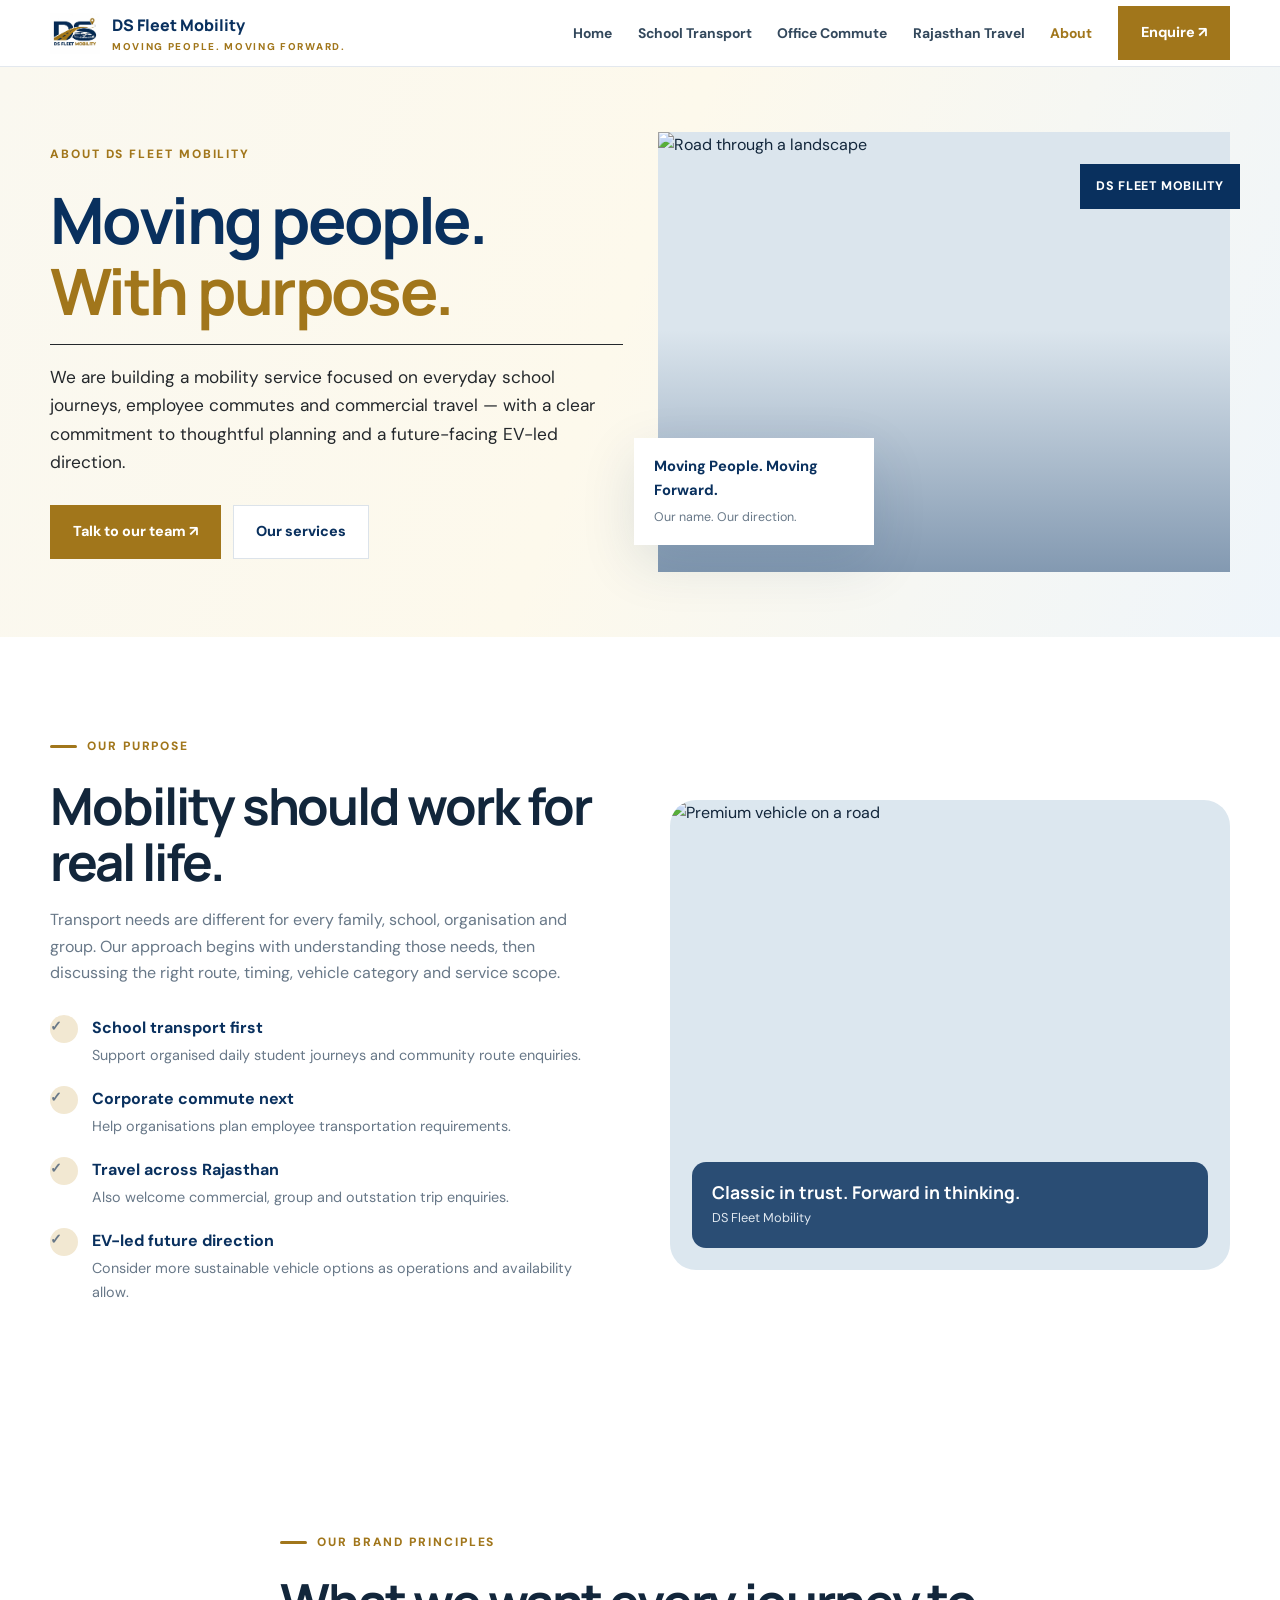
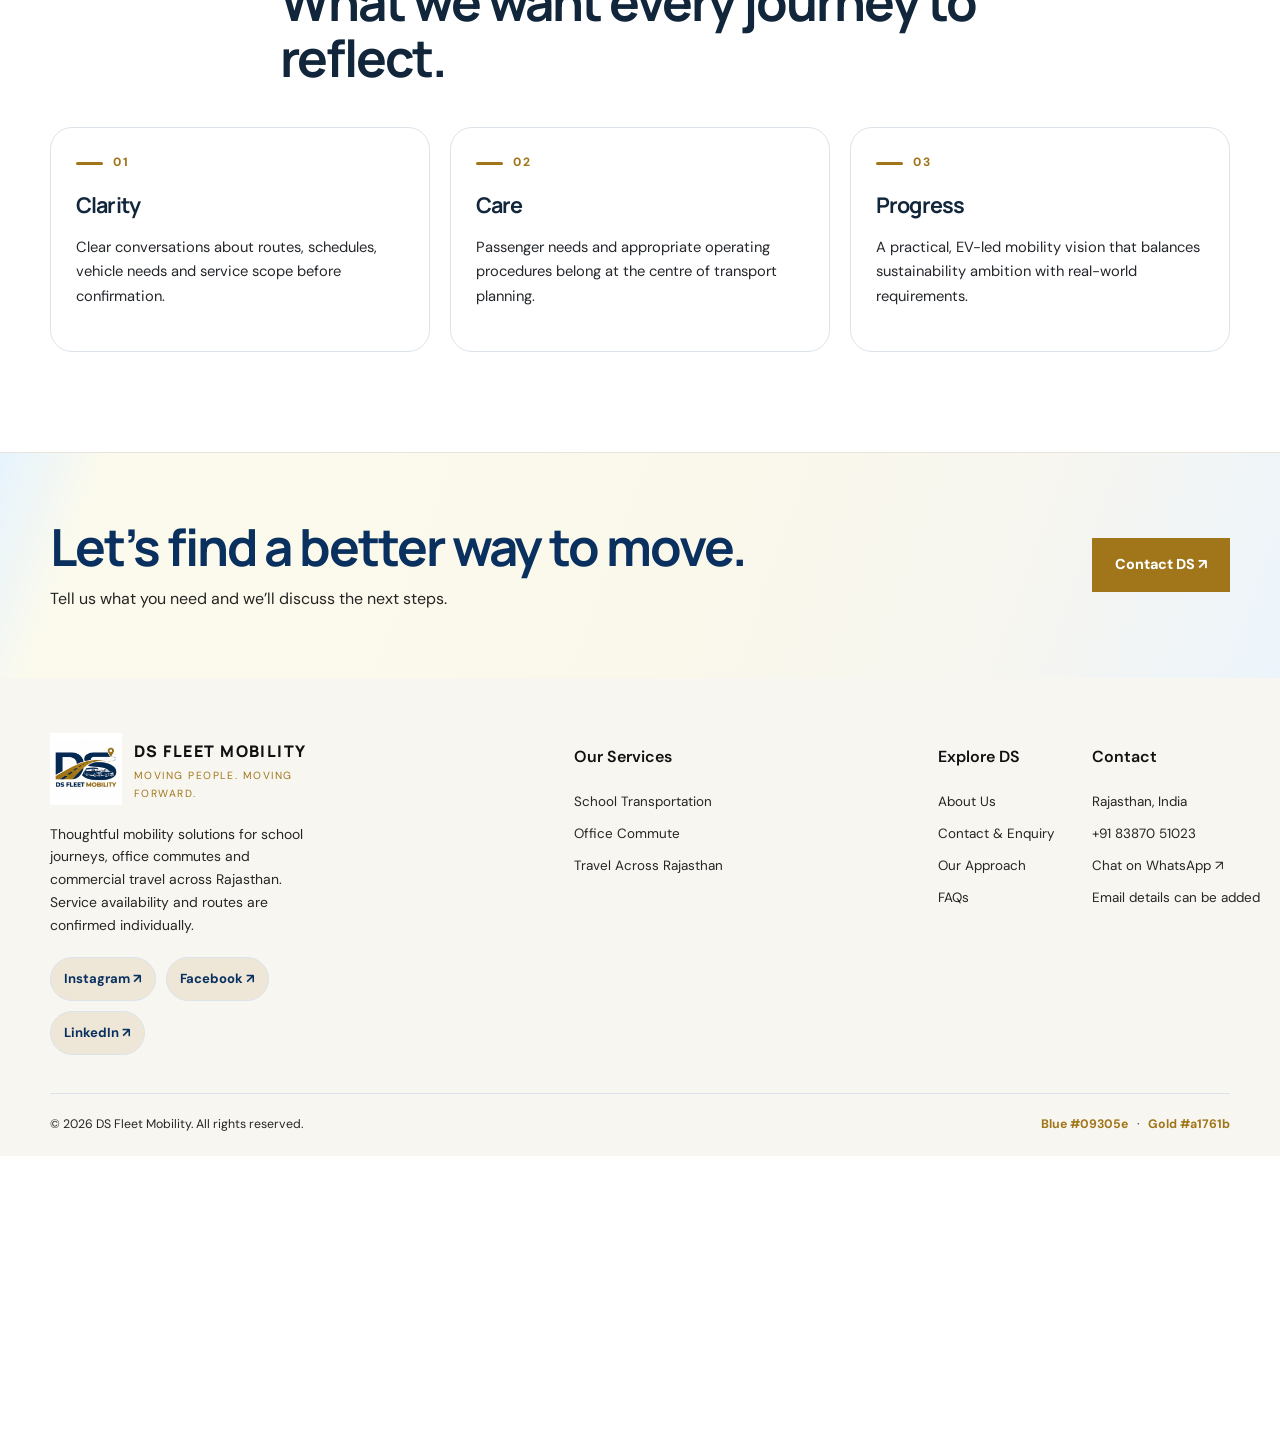
==== about.html @ e0e622d4 "Initial DS Fleet Mobility website" ====
<!doctype html><html lang="en"><head><meta charset="utf-8"><meta name="viewport" content="width=device-width,initial-scale=1"><meta name="theme-color" content="#09305e"><meta name="description" content="Learn about DS Fleet Mobility and its school, corporate and Rajasthan travel focus."><title>About Us | DS Fleet Mobility</title><link rel="stylesheet" href="styles.css"></head><body><div class="microbar"><div class="wrap"><span>DS FLEET MOBILITY <b>· MOVING PEOPLE. MOVING FORWARD.</b></span><span>Rajasthan, India &nbsp; | &nbsp; Enquiries: +91 83870 51023</span></div></div>
<header class="header"><div class="wrap nav"><a class="brand" href="index.html"><img src="assets/ds-fleet-mobility-logo.png" alt="DS Fleet Mobility official logo"><span><strong>DS Fleet Mobility</strong><small>Moving People. Moving Forward.</small></span></a><button class="menu" aria-label="Open navigation" aria-expanded="false">☰</button><nav class="navlinks" aria-label="Main navigation">
<a href="index.html">Home</a><a href="school-transport.html">School Transport</a><a href="office-commute.html">Office Commute</a><a href="rajasthan-travel.html">Rajasthan Travel</a><a class="active" href="about.html">About</a><a class="btn gold" href="contact.html">Enquire ↗</a></nav></div></header><main><section class="hero"><div class="wrap hero-grid"><div><div class="kicker">About DS Fleet Mobility</div><h1>Moving people.<br><em>With purpose.</em></h1><p>We are building a mobility service focused on everyday school journeys, employee commutes and commercial travel — with a clear commitment to thoughtful planning and a future-facing EV-led direction.</p><div class="actions"><a class="btn gold" href="contact.html">Talk to our team ↗</a><a class="btn outline-dark" href="index.html#services">Our services</a></div></div><div class="hero-art"><div class="hero-photo"><img src="https://images.unsplash.com/photo-1500530855697-b586d89ba3ee?auto=format&fit=crop&w=1400&q=85" alt="Road through a landscape"></div><div class="floating"><strong>Moving People. Moving Forward.</strong><span>Our name. Our direction.</span></div><div class="float-tag">DS FLEET MOBILITY</div></div></div></section>
<section class="section"><div class="wrap split"><div><div class="kicker">Our purpose</div><h2>Mobility should work for real life.</h2><p style="color:var(--muted)">Transport needs are different for every family, school, organisation and group. Our approach begins with understanding those needs, then discussing the right route, timing, vehicle category and service scope.</p><div class="featurelist"><div class="feature"><span class="check">✓</span><div><strong>School transport first</strong><span>Support organised daily student journeys and community route enquiries.</span></div></div><div class="feature"><span class="check">✓</span><div><strong>Corporate commute next</strong><span>Help organisations plan employee transportation requirements.</span></div></div><div class="feature"><span class="check">✓</span><div><strong>Travel across Rajasthan</strong><span>Also welcome commercial, group and outstation trip enquiries.</span></div></div><div class="feature"><span class="check">✓</span><div><strong>EV-led future direction</strong><span>Consider more sustainable vehicle options as operations and availability allow.</span></div></div></div></div><div class="photo"><img src="https://images.unsplash.com/photo-1492144534655-ae79c964c9d7?auto=format&fit=crop&w=1000&q=85" alt="Premium vehicle on a road"><div class="photo-caption"><strong>Classic in trust. Forward in thinking.</strong><span>DS Fleet Mobility</span></div></div></div></section>
<section class="section soft"><div class="wrap section-head"><div class="kicker">Our brand principles</div><h2>What we want every journey to reflect.</h2></div><div class="wrap cards"><article class="card"><div class="card-body"><div class="kicker">01</div><h3>Clarity</h3><p>Clear conversations about routes, schedules, vehicle needs and service scope before confirmation.</p></div></article><article class="card"><div class="card-body"><div class="kicker">02</div><h3>Care</h3><p>Passenger needs and appropriate operating procedures belong at the centre of transport planning.</p></div></article><article class="card"><div class="card-body"><div class="kicker">03</div><h3>Progress</h3><p>A practical, EV-led mobility vision that balances sustainability ambition with real-world requirements.</p></div></article></div></section>
<section class="band"><div class="wrap band-inner"><div><h2>Let’s find a better way to move.</h2><p>Tell us what you need and we’ll discuss the next steps.</p></div><a class="btn gold" href="contact.html">Contact DS ↗</a></div></section></main><footer><div class="wrap"><div class="footergrid"><div><a class="footerbrand" href="index.html"><img src="assets/ds-fleet-mobility-logo.png" alt="DS Fleet Mobility logo"><span><strong>DS Fleet Mobility</strong><span>Moving People. Moving Forward.</span></span></a><p class="footerabout">Thoughtful mobility solutions for school journeys, office commutes and commercial travel across Rajasthan. Service availability and routes are confirmed individually.</p><div class="socials"><a class="social" target="_blank" rel="noopener" href="https://www.instagram.com/ds_fleet_mobility/">Instagram ↗</a><a class="social" target="_blank" rel="noopener" href="https://www.facebook.com/DSFleetMobility/">Facebook ↗</a><a class="social" target="_blank" rel="noopener" href="https://www.linkedin.com/in/dsfleetmobility/">LinkedIn ↗</a></div></div><div class="footcol"><h4>Our Services</h4><a href="school-transport.html">School Transportation</a><a href="office-commute.html">Office Commute</a><a href="rajasthan-travel.html">Travel Across Rajasthan</a></div><div class="footcol"><h4>Explore DS</h4><a href="about.html">About Us</a><a href="contact.html">Contact & Enquiry</a><a href="index.html#approach">Our Approach</a><a href="index.html#faq">FAQs</a></div><div class="footcol"><h4>Contact</h4><p>Rajasthan, India</p><a href="tel:+918387051023">+91 83870 51023</a><a href="https://wa.me/918387051023" target="_blank" rel="noopener">Chat on WhatsApp ↗</a><a href="mailto:">Email details can be added</a></div></div><div class="footbottom"><span>© <span data-year></span> DS Fleet Mobility. All rights reserved.</span><span><b>Blue #09305e</b> &nbsp; · &nbsp; <b>Gold #a1761b</b></span></div></div></footer><button class="backtop" aria-label="Back to top">↑</button><script src="script.js"></script></body></html>
---- styles.css ----
@import url('https://fonts.googleapis.com/css2?family=DM+Sans:wght@400;500;600;700&family=Manrope:wght@400;500;600;700;800&display=swap');

:root {
    --blue: #09305e;
    --gold: #a1761b;
    --ink: #12263b;
    --muted: #687888;
    --paper: #fff;
    --cream: #f8f6f0;
    --pale: #eef3f8;
    --line: #dce3ea;
    --shadow: 0 18px 55px rgba(9,48,94,.12);
    --radius: 22px;
}

* {
    box-sizing: border-box;
}

html {
    scroll-behavior: smooth;
    scroll-padding-top: 90px;
}

body {
    margin: 0;
    color: var(--ink);
    font-family: 'DM Sans', sans-serif;
    line-height: 1.65;
    background: #fff;
}

h1, h2, h3, h4 {
    font-family: Manrope, sans-serif;
    letter-spacing: -.04em;
    line-height: 1.1;
    margin: 0 0 18px;
}

h1 {
    font-size: clamp(2.8rem, 6vw, 5.8rem);
}

h2 {
    font-size: clamp(2rem, 4vw, 3.6rem);
}

h3 {
    font-size: 1.35rem;
}

p {
    margin: 0 0 18px;
}

a {
    color: inherit;
    text-decoration: none;
}

img {
    max-width: 100%;
    display: block;
}

button, input, select, textarea {
    font: inherit;
}

.wrap {
    width: min(1180px, calc(100% - 44px));
    margin: auto;
}

.microbar {
    background: var(--blue);
    color: #fff;
    font-size: .78rem;
    letter-spacing: .04em;
}

.microbar .wrap {
    display: flex;
    justify-content: space-between;
    gap: 20px;
    padding: 8px 0;
}

.microbar b {
    color: #e7ca85;
}

.header {
    position: sticky;
    top: 0;
    z-index: 50;
    background: #ffffffff;
    backdrop-filter: blur(14px);
    border-bottom: 1px solid rgba(220,227,234,.8);
}

.nav {
    height: 86px;
    display: flex;
    align-items: center;
    justify-content: space-between;
    gap: 25px;
}

.brand {
    display: flex;
    align-items: center;
    gap: 12px;
    min-width: 225px;
}

.brand img {
    width: 66px;
    height: 66px;
    object-fit: contain;
}

.brand span {
    display: flex;
    flex-direction: column;
    line-height: 1.1;
}

.brand strong {
    font: 800 1rem Manrope;
    color: var(--blue);
}

.brand small {
    font-size: .62rem;
    font-weight: 800;
    letter-spacing: .17em;
    color: var(--gold);
    text-transform: uppercase;
    margin-top: 6px;
}

.navlinks {
    display: flex;
    align-items: center;
    gap: clamp(14px, 2vw, 27px);
    font-size: .87rem;
    font-weight: 700;
    color: #33485c;
}

.navlinks a:not(.btn):hover,
.navlinks a.active {
    color: var(--gold);
}

.btn {
    display: inline-flex;
    align-items: center;
    justify-content: center;
    gap: 10px;
    padding: 14px 22px;
    border-radius: 0;
    font-weight: 800;
    font-size: .9rem;
    border: 1px solid transparent;
    cursor: pointer;
    transition: .2s;
}

.btn:hover {
    transform: translateY(-2px);
}

.gold {
    background: var(--gold);
    color: white;
}

.gold:hover {
    background: #886315;
}

.blue {
    background: var(--blue);
    color: white;
}

.blue:hover {
    background: #12467f;
}

.outline {
    border-color: rgba(255,255,255,.65);
    color: white;
    background: transparent;
}

.outline-dark {
    border-color: var(--line);
    color: var(--blue);
    background: white;
}

.menu {
    display: none;
    background: #fff;
    border: 1px solid var(--line);
    border-radius: 12px;
    width: 44px;
    height: 44px;
    font-size: 1.4rem;
    color: var(--blue);
}

/* Hero section */

.hero {
    position: relative;
    overflow: hidden;
    background: linear-gradient(
        110deg,
        #f7f6f0 0%,
        #f8f7f3 48%,
        #e9eff4 100%
    );
    min-height: 570px;
    display: flex;
    align-items: center;
}

.hero-grid {
    display: grid;
    grid-template-columns: 1fr 1fr;
    align-items: center;
    gap: 35px;
    padding: 62px 0;
}

.kicker {
    display: flex;
    align-items: center;
    gap: 10px;
    color: var(--gold);
    font-size: .75rem;
    font-weight: 800;
    letter-spacing: .16em;
    text-transform: uppercase;
    margin-bottom: 20px;
}

.kicker:before {
    content: '';
    width: 27px;
    height: 3px;
    background: var(--gold);
    border-radius: 5px;
}

.hero h1 {
    color: var(--blue);
    max-width: 700px;
}

.hero h1 em {
    font-style: normal;
    color: var(--gold);
}

.hero p {
    max-width: 570px;
    color: #5f6e7d;
    font-size: 1.08rem;
}

.actions {
    display: flex;
    flex-wrap: wrap;
    gap: 12px;
    margin-top: 28px;
}

.hero-art {
    position: relative;
    min-height: 430px;
    display: flex;
    align-items: center;
    justify-content: center;
}

.hero-photo {
    width: 100%;
    height: 440px;
 border-radius: 0 !important;
    overflow: hidden;
    background: #dbe5ed;
    position: relative;
}

.hero-photo img {
    width: 100%;
    height: 100%;
    object-fit: cover;
}

.hero-photo:after {
    content: '';
    position: absolute;
    inset: 0;
    background: linear-gradient(
        0deg,
        rgba(9,48,94,.42),
        transparent 55%
    );
}

.floating {
    position: absolute;
    z-index: 2;
    bottom: 27px;
    left: -24px;
    background: #fff;
    padding: 16px 20px;
    border-radius: 15px;
    box-shadow: var(--shadow);
    max-width: 240px;
}

.floating strong {
    display: block;
    color: var(--blue);
    font-size: .92rem;
}

.floating span {
    color: var(--muted);
    font-size: .78rem;
}

.float-tag {
    position: absolute;
    right: -10px;
    top: 32px;
    background: var(--blue);
    color: white;
    padding: 12px 16px;
    border-radius: 13px;
    font-size: .78rem;
    font-weight: 800;
    letter-spacing: .05em;
}

.section {
    padding: 100px 0;
}

.soft {
    background: #ffffff;
}

.navy {
    background: var(--blue);
    color: #fff;
}

.section-head {
    max-width: 720px;
    margin-bottom: 42px;
}

.section-head p {
    font-size: 1.03rem;
    color: #24282c;
    max-width: 630px;
}

.navy .section-head p {
    color: #d3deea;
}

.cards {
    display: grid;
    grid-template-columns: repeat(3, 1fr);
    gap: 20px;
}

.card {
    border: 1px solid var(--line);
    border-radius: var(--radius);
    overflow: hidden;
    background: #fff;
    transition: .25s;
}

.card:hover {
    transform: translateY(-5px);
    box-shadow: var(--shadow);
}

.card-image {
    height: 225px;
    position: relative;
    overflow: hidden;
    background: var(--pale);
}

.card-image img {
    height: 100%;
    width: 100%;
    object-fit: cover;
    transition: transform .4s;
}

.card:hover .card-image img {
    transform: scale(1.04);
}

.num {
    position: absolute;
    top: 16px;
    left: 16px;
    background: var(--gold);
    color: #fff;
    padding: 7px 10px;
    border-radius: 8px;
    font-size: .73rem;
    font-weight: 800;
}

.card-body {
    padding: 25px;
}

.card-body p {
    color: #24282c;
    font-size: .92rem;
}

.link {
    display: inline-flex;
    gap: 8px;
    align-items: center;
    color: var(--gold);
    font-weight: 800;
    font-size: .88rem;
}

.link:hover {
    gap: 13px;
}

.pillrow {
    display: flex;
    flex-wrap: wrap;
    gap: 7px;
    margin: 16px 0 22px;
}

.pill {
    border-radius: 99px;
    background: #f0f3f6;
    color: #506476;
    padding: 6px 10px;
    font-size: .72rem;
    font-weight: 700;
}

.split {
    display: grid;
    grid-template-columns: 1fr 1fr;
    align-items: center;
    gap: 60px;
}

.photo {
    height: 470px;
    border-radius: 26px;
    overflow: hidden;
    background: #dce7ef;
    position: relative;
}

.photo img {
    width: 100%;
    height: 100%;
    object-fit: cover;
}

.photo-caption {
    position: absolute;
    bottom: 22px;
    left: 22px;
    right: 22px;
    color: white;
    background: rgba(9,48,94,.84);
    padding: 18px 20px;
    border-radius: 14px;
}

.photo-caption strong {
    display: block;
    font: 700 1.1rem Manrope;
}

.photo-caption span {
    font-size: .8rem;
    color: #e0e8f0;
}

.featurelist {
    display: grid;
    gap: 18px;
    margin: 28px 0;
}

.feature {
    display: flex;
    gap: 14px;
}

.check {
    flex: 0 0 28px;
    width: 28px;
    height: 28px;
    display: grid;
    place-items: center;
    border-radius: 50%;
    background: #f2e8d2;
    color: var(--gold);
    font-weight: 900;
}

.feature strong {
    display: block;
    color: var(--blue);
    margin-bottom: 3px;
}

.feature span {
    display: block;
    color: var(--muted);
    font-size: .9rem;
}

.band {
    padding: 70px 0;
    background: var(--blue);
    color: white;
}

.band-inner {
    display: flex;
    justify-content: space-between;
    align-items: center;
    gap: 30px;
}

.band h2 {
    max-width: 760px;
    margin-bottom: 12px;
}

.band p {
    color: #d5e0eb;
    margin: 0;
}

.steps {
    display: grid;
    grid-template-columns: repeat(4, 1fr);
    gap: 16px;
}

.step {
    padding: 24px;
    border: 1px solid var(--line);
    border-radius: 0;
    background: #fff;
}

.stepnum {
    width: 42px;
    height: 42px;
    display: grid;
    place-items: center;
    border-radius: 0;
    background: #f1e7d0;
    color: var(--gold);
    font-weight: 900;
    margin-bottom: 20px;
}

.step p {
    color: var(--muted);
    font-size: .88rem;
    margin: 0;
}

/* Contact */

.contact-grid {
    display: grid;
    grid-template-columns: .8fr 1.2fr;
    gap: 55px;
    align-items: start;
}

.contact-copy p {
    color: var(--muted);
}

.contact-links {
    display: grid;
    gap: 14px;
    margin-top: 28px;
}

.contact-line {
    display: flex;
    gap: 12px;
    align-items: center;
}

.contact-icon {
    width: 42px;
    height: 42px;
    border-radius: 12px;
    background: #f2e8d2;
    color: var(--gold);
    display: grid;
    place-items: center;
    font-size: 1.1rem;
}

.contact-line strong {
    display: block;
    color: var(--blue);
    font-size: .9rem;
}

.contact-line span {
    font-size: .84rem;
    color: var(--muted);
}

.form {
    padding: 32px;
    border: 1px solid var(--line);
    border-radius: 23px;
    box-shadow: 0 12px 34px rgba(9,48,94,.06);
    background: #fff;
}

.formgrid {
    display: grid;
    grid-template-columns: 1fr 1fr;
    gap: 16px;
}

.field {
    display: flex;
    flex-direction: column;
    gap: 7px;
}

.field.full {
    grid-column: 1 / -1;
}

.field label {
    font-size: .81rem;
    font-weight: 800;
    color: #405468;
}

.field input,
.field select,
.field textarea {
    width: 100%;
    border: 1px solid #d8e0e7;
    border-radius: 10px;
    padding: 13px;
    background: #fbfcfd;
    color: var(--ink);
    outline: none;
}

.field input:focus,
.field select:focus,
.field textarea:focus {
    border-color: var(--gold);
    box-shadow: 0 0 0 3px rgba(161,118,27,.12);
}

.field textarea {
    min-height: 115px;
    resize: vertical;
}

.notice {
    font-size: .76rem;
    color: var(--muted);
    margin-top: 12px;
}

/* FAQ */

.faq {
    max-width: 850px;
}

.faqitem {
    border-bottom: 1px solid var(--line);
}

.question {
    width: 100%;
    display: flex;
    justify-content: space-between;
    gap: 20px;
    text-align: left;
    padding: 22px 0;
    border: 0;
    background: transparent;
    font-weight: 800;
    color: var(--blue);
    cursor: pointer;
}

.answer {
    display: none;
    color: #4f5c69;
    padding: 0 25px 20px 0;
    font-size: .93rem;
}

.faqitem.open .answer {
    display: block;
}

.faqitem.open .plus {
    transform: rotate(45deg);
}

.plus {
    color: var(--gold);
    font-size: 1.4rem;
    transition: .2s;
}

/* Social links */

.socials {
    display: flex;
    gap: 10px;
    flex-wrap: wrap;
    margin-top: 20px;
}

.social {
    display: inline-flex;
    align-items: center;
    gap: 8px;
    padding: 10px 13px;
    border: 1px solid rgba(255,255,255,.23);
    border-radius: 999px;
    color: #fff;
    font-size: .82rem;
    font-weight: 700;
}

.social:hover {
    background: rgba(255,255,255,.1);
}

/* Footer */

footer {
    background: #f8f6f0;
    color: #09305e;
    padding: 55px 0 22px;
}

.footergrid {
    display: grid;
    grid-template-columns: 1.3fr .8fr .8fr 1fr;
    gap: 35px;
    padding-bottom: 38px;
}

.footerbrand {
    display: flex;
    align-items: center;
    gap: 12px;
}

.footerbrand img {
    width: 72px;
    height: 72px;
    object-fit: contain;
    background: white;
    border-radius: 0;
}

.footerbrand strong {
    display: block;
    font: 800 1rem Manrope;
}

.footerbrand span {
    display: block;
    color: #d2b56c;
    font-size: .65rem;
    letter-spacing: .14em;
    text-transform: uppercase;
    margin-top: 5px;
}

.footerabout {
    max-width: 300px;
    color: #afc1d3;
    font-size: .87rem;
    margin-top: 18px;
}

.footcol h4 {
    font-size: .9rem;
    letter-spacing: 0;
    margin-bottom: 16px;
}

.footcol a,
.footcol p {
    display: block;
    color: #afc1d3;
    font-size: .84rem;
    margin-bottom: 10px;
}

.footcol a:hover {
    color: #e0c47b;
}

.footbottom {
    border-top: 1px solid rgba(255,255,255,.13);
    padding-top: 20px;
    display: flex;
    justify-content: space-between;
    gap: 18px;
    color: #92a8bc;
    font-size: .77rem;
}

.footbottom b {
    color: #e0c47b;
}

.backtop {
    position: fixed;
    bottom: 20px;
    right: 20px;
    width: 44px;
    height: 44px;
    border: 0;
    border-radius: 50%;
    background: var(--gold);
    color: #fff;
    font-weight: 900;
    font-size: 1.2rem;
    cursor: pointer;
    box-shadow: var(--shadow);
    opacity: 0;
    pointer-events: none;
}

.backtop.show {
    opacity: 1;
    pointer-events: auto;
}

/* Tablet */

@media (max-width: 980px) {
    .navlinks {
        gap: 13px;
    }

    .navlinks a {
        font-size: .8rem;
    }

    .brand {
        min-width: 195px;
    }

    .hero-grid {
        gap: 22px;
    }

    .cards {
        gap: 14px;
    }

    .footergrid {
        grid-template-columns: 1fr 1fr;
    }

    .split {
        gap: 35px;
    }
}

/* Mobile */

@media (max-width: 760px) {
    .wrap {
        width: calc(100% - 32px);
    }

    .microbar .wrap {
        justify-content: center;
        text-align: center;
    }

    .microbar .wrap span:last-child {
        display: none;
    }

    .nav {
        height: 76px;
    }

    .brand {
        min-width: 0;
    }

    .brand img {
        width: 54px;
        height: 54px;
    }

    .brand strong {
        font-size: .88rem;
    }

    .brand small {
        font-size: .55rem;
    }

    .menu {
        display: block;
    }

    .navlinks {
        display: none;
        position: absolute;
        top: 75px;
        left: 0;
        right: 0;
        background: #fff;
        padding: 16px 24px 24px;
        box-shadow: 0 18px 25px #09305e18;
        flex-direction: column;
        align-items: stretch;
        gap: 0;
    }

    .navlinks.open {
        display: flex;
    }

    .navlinks a:not(.btn) {
        padding: 13px 0;
        border-bottom: 1px solid #edf0f3;
        font-size: .94rem;
    }

    .navlinks .btn {
        margin-top: 14px;
    }

    .hero {
        min-height: 0;
    }

    .hero-grid {
        grid-template-columns: 1fr;
        padding: 48px 0 25px;
    }

    .hero-art {
        min-height: 310px;
        margin: 0 8px;
    }

    .hero-photo {
        height: 320px;
    }

    .floating {
        left: -8px;
        bottom: 14px;
    }

    .float-tag {
        right: -7px;
        top: 15px;
    }

    .section {
        padding: 70px 0;
    }

    .cards {
        grid-template-columns: 1fr;
    }

    .card-image {
        height: 230px;
    }

    .split,
    .contact-grid {
        grid-template-columns: 1fr;
        gap: 30px;
    }

    .photo {
        height: 320px;
    }

    .band-inner {
        align-items: flex-start;
        flex-direction: column;
    }

    .steps {
        grid-template-columns: 1fr 1fr;
    }

    .form {
        padding: 23px;
    }

    .footergrid {
        grid-template-columns: 1fr 1fr;
        gap: 28px 18px;
    }

    .footergrid > div:first-child {
        grid-column: 1 / -1;
    }

    .footbottom {
        flex-direction: column;
    }

    .section-head {
        margin-bottom: 30px;
    }
}

/* Small mobile */

@media (max-width: 430px) {
    h1 {
        font-size: 2.65rem;
    }

    .actions .btn {
        width: 100%;
    }

    .steps,
    .formgrid,
    .footergrid {
        grid-template-columns: 1fr;
    }

    .field.full,
    .footergrid > div:first-child {
        grid-column: auto;
    }

    .photo {
        height: 270px;
    }

    .form {
        padding: 18px;
    }
}
/* Compact white navigation header */
.microbar {
    display: none !important;
}

.nav {
    height: 66px;
}

.brand img {
    width: 50px;
    height: 50px;
    object-fit: contain;
}

/* Entire service card is clickable */
.card-link {
    display: block;
    color: inherit;
    text-decoration: none;
    cursor: pointer;
}

.card-link .card-body {
    height: calc(100% - 225px);
}

.card-link:hover {
    transform: translateY(-5px);
    box-shadow: 0 18px 40px rgba(9, 48, 94, 0.12);
}

.card-link .link {
    margin-top: 2px;
}

/* Remove primary-service label from school card */
.card-link:first-child .num {
    display: none;
}

/* Keep existing brand colours */
:root {
    --blue: #09305e;
    --gold: #a1761b;
}

/* Mobile header */
@media (max-width: 760px) {
    .nav {
        height: 62px;
    }

    .brand img {
        width: 44px;
        height: 44px;
    }

    .navlinks {
        top: 61px;
    }
}
/* Beige footer colour test */
footer {
    background: #f8f6f0;
    color: #09305e;
}

footer .footerbrand strong,
footer .footcol h4 {
    color: #09305e;
}

footer .footerabout,
footer .footcol a,
footer .footcol p {
    color: #536579;
}

footer .footbottom {
    border-top-color: #dce3ea;
    color: #536579;
}

footer .footbottom b {
    color: #a1761b;
}

footer .social {
    color: #09305e;
    border-color: #dce3ea;
}

footer .social:hover {
    background: #eee7d8;
}

/* FAQ section background */
#faq {
    background: #ffffff;
}
/* ===== FOOTER TEXT: DARK AND CLEAR ===== */

footer {
    background: #f8f6f0;
    color: #111111;
}

footer .footerbrand strong,
footer .footcol h4 {
    color: #111111;
}

footer .footerbrand > span > span {
    color: #a1761b;
}

footer .footerabout,
footer .footcol a,
footer .footcol p {
    color: #252525;
}

footer .footbottom {
    color: #252525;
    border-top-color: #dce3ea;
}

footer .footbottom b {
    color: #a1761b;
}


/* ===== SOCIAL BUTTONS: HOVER STYLE BECOMES DEFAULT ===== */

footer .social {
    background: #eee7d8;
    color: #09305e;
    border-color: #dce3ea;
    transition: all 0.25s ease;
}

/* Mouse hover: alternate appearance */

footer .social:hover {
    background: #09305e;
    color: #ffffff;
    border-color: #09305e;
    transform: translateY(-2px);
}


/* ===== FOOTER LINKS ===== */

footer .footcol a:hover {
    color: #a1761b;
}


/* =========================================
   DS FLEET MOBILITY — FINAL LOGO TYPOGRAPHY
   Font: Montserrat ExtraBold / Medium
   ========================================= */

.brand .brand-text,
.footerbrand .brand-text {
    display: flex;
    flex-direction: column;
    align-items: stretch;
    gap: 8px;
    width: max-content;
    max-width: 100%;
    min-width: 0;
}

/* DS FLEET MOBILITY — one line */

.brand .brand-text .brand-name,
.footerbrand .brand-text .brand-name {
    display: flex;
    flex-direction: row;
    align-items: baseline;
    justify-content: flex-start;
    flex-wrap: nowrap;
    gap: 12px;
    width: max-content;
    max-width: none;
    margin: 0;

    font-family: 'Montserrat', sans-serif;
    font-size: 2.15rem;
    font-weight: 800;
    line-height: 1.05;
    letter-spacing: -1px;
    text-transform: uppercase;
    white-space: nowrap;
}

/* Prevent old span rules from splitting the name */

.brand .brand-text .brand-name > span,
.footerbrand .brand-text .brand-name > span {
    display: inline-block;
    flex: 0 0 auto;
    margin: 0;
    padding: 0;
    font-family: 'Montserrat', sans-serif;
    font-size: inherit;
    font-weight: 800;
    line-height: inherit;
    letter-spacing: inherit;
    text-transform: uppercase;
}

/* Official brand colours */

.brand .name-blue,
.footerbrand .name-blue {
    color: #09305e !important;
}

.brand .name-gold,
.footerbrand .name-gold {
    color: #a1761b !important;
}

/* MOVING YOU FORWARD — same reference layout */

.brand .brand-text .brand-tagline,
.footerbrand .brand-text .brand-tagline {
    display: flex;
    flex-direction: row;
    align-items: center;
    justify-content: space-between;
    gap: 14px;

    width: 100%;
    max-width: none;
    margin: 0;
    padding: 0;

    font-family: 'Montserrat', sans-serif;
    font-size: 0.88rem;
    font-weight: 500;
    line-height: 1.4;
    letter-spacing: 5px;
    color: #09305e !important;
    text-transform: uppercase;
    white-space: nowrap;
}

/* Thin blue lines */

.brand .brand-tagline > span,
.footerbrand .brand-tagline > span {
    display: block;
    flex: 1 1 auto;
    width: auto;
    min-width: 18px;
    max-width: 85px;
    height: 2px;
    margin: 0;
    padding: 0;
    background: #09305e;
}

/* Footer: same name and tagline styling as header */

.footerbrand .brand-text .brand-name {
    font-size: 2.15rem;
}

.footerbrand .brand-text .brand-tagline {
    font-size: 0.88rem;
    letter-spacing: 5px;
}

/* Mobile and small screens */

@media (max-width: 760px) {
    .brand .brand-text,
    .footerbrand .brand-text {
        gap: 7px;
    }

    .brand .brand-text .brand-name,
    .footerbrand .brand-text .brand-name {
        font-size: 1.3rem;
        gap: 6px;
        letter-spacing: -0.5px;
    }

    .brand .brand-text .brand-tagline,
    .footerbrand .brand-text .brand-tagline {
        gap: 7px;
        font-size: 0.56rem;
        letter-spacing: 2px;
    }

    .brand .brand-tagline > span,
    .footerbrand .brand-tagline > span {
        min-width: 10px;
        max-width: 35px;
        height: 1.5px;
    }
}

/* Extra-small phones */

@media (max-width: 380px) {
    .brand .brand-text .brand-name,
    .footerbrand .brand-text .brand-name {
        font-size: 1.05rem;
        gap: 4px;
        letter-spacing: -0.5px;
    }

    .brand .brand-text .brand-tagline,
    .footerbrand .brand-text .brand-tagline {
        font-size: 0.45rem;
        letter-spacing: 1.2px;
        gap: 5px;
    }
}

/* ===== Compact DS Fleet Mobility Branding ===== */

/* Desktop: brand name */
.brand .brand-text .brand-name,
.footerbrand .brand-text .brand-name {
    font-size: 1.1rem;
    gap: 4px;
    letter-spacing: 1px;
}

/* Tagline */
.brand .brand-text .brand-tagline,
.footerbrand .brand-text .brand-tagline {
    font-size: 0.65rem;
    letter-spacing: 2px;
    gap: 1px;
}

/* Tagline side lines */
.brand .brand-tagline > span,
.footerbrand .brand-tagline > span {
    max-width: 10px;
    height: 1px;
}

/* Mobile */
@media (max-width: 380px) {

    .brand .brand-text .brand-name {
        font-size: 0.88rem;
        gap: 4px;
        letter-spacing: -0.4px;
    }

    .brand .brand-text .brand-tagline {
        font-size: 0.37rem;
        letter-spacing: 0.8px;
        gap: 4px;
    }

    .brand .brand-tagline > span {
        max-width: 20px;
    }
}

/* Extra-small phones */
@media (max-width: 380px) {
    .brand .brand-text .brand-name,
    .footerbrand .brand-text .brand-name {
        font-size: 0.92rem;
        gap: 4px;
        letter-spacing: -0.4px;
    }

    .brand .brand-text .brand-tagline,
    .footerbrand .brand-text .brand-tagline {
        font-size: 0.40rem;
        letter-spacing: 1px;
        gap: 5px;
    }

    .brand .brand-tagline > span,
    .footerbrand .brand-tagline > span {
        max-width: 20px;
    }
}

/* ===== Compact Enquiry Button ===== */

.navlinks .enquiry-btn {
    padding: 10px 20px;
    font-size: 0.9rem;
    min-height: auto;
    border-radius: 0;
    margin-left: 10px;
    flex-shrink: 0;
}

/* Mobile navigation */
@media (max-width: 760px) {
    .navlinks .enquiry-btn {
        padding: 8px 16px;
        font-size: 0.82rem;
 margin: 8px 20px 0 0;        align-self: flex-end;
        width: auto;
    }
}

/* ===== MOBILE: ENQUIRY BUTTON AT BOTTOM ===== */
/* ===== MOBILE NAVIGATION: CLOSED BY DEFAULT ===== */

@media (max-width: 760px) {
    .header .nav {
        position: relative;
    }

    .header .navlinks {
        display: none;
        position: absolute;
        top: 61px;
        left: 0;
        right: 0;
        flex-direction: column;
        align-items: stretch;
        gap: 0;
        padding: 16px 24px 24px;
        background: #ffffff;
        box-shadow: 0 18px 25px #09305e18;
        z-index: 100;
    }

    /* Show menu only when hamburger is clicked */
    .header .navlinks.open {
        display: flex;
    }

    .header .navlinks a:not(.btn) {
        padding: 13px 0;
        border-bottom: 1px solid #edf0f3;
        font-size: 0.94rem;
    }

    /* Enquiry stays at the bottom of the opened menu */
    .header .navlinks .enquiry-btn {
        order: 99;
        align-self: flex-end;
        margin: 14px 0 0;
        padding: 8px 16px;
        width: fit-content;
        font-size: 0.82rem;
    }
}


 /* =====================================================
   DS FLEET MOBILITY - FOOTER FIX
   Paste this at the VERY END of styles.css.
   (Best: first delete the old blocks named
   "FOOTER SOCIAL LIST", "DIRECT CONTACT", "FOOTER SOCIAL ICON LAYOUT",
   "SOCIAL GRID", and the loose ".footer-social-*" / WhatsApp / Gmail
   rules, then paste this.)
   ===================================================== */

/* ---------- 1. MAIN FOOTER GRID: all columns start on ONE top line ---------- */

   /* =====================================================
   DS FLEET MOBILITY - FOOTER (CLEAN, SINGLE BLOCK)
   Delete every older footer / social / contact block in
   styles.css and keep ONLY this one.
   ===================================================== */

/* ---------- 1. GRID ----------
   Column 1 (logo) takes all the free space.
   Columns 2, 3, 4 are exactly as wide as their content,
   so the gap between them is always the SAME: --col-gap.
   Want more/less space between the 3 columns? Change --col-gap only. */
footer .footergrid {
    --col-gap: clamp(50px, 7vw, 110px);
    --tile: 52px;               /* icon tile size            */
    --cell: 78px;               /* icon cell width           */
    --tile-off: calc((var(--cell) - var(--tile)) / 2);   /* = 13px */
    --name-line: 12px;          /* heading line = logo name line */

    display: grid;
    grid-template-columns: minmax(0, 1fr) max-content max-content max-content;
    column-gap: var(--col-gap);
    row-gap: 36px;
    align-items: start;
    padding-bottom: 38px;
}

footer .footergrid > * {
    min-width: 0;
}

footer .footergrid > .footcol {
    padding-top: var(--name-line);
}

/* Remove or comment out the old uniform shift */
footer .footergrid > .footcol {
    transform: translateX(130px);  /* ← remove this */
}

/* New per-column offsets */
footer .footergrid > .footcol:nth-child(2) {          /* Our Services (left) */
    transform: translateX(220px);   /* less positive = moves left relative to previous */
}

footer .footergrid > .footcol:nth-child(3) {          /* Explore DS (center) */
    transform: translateX(280px);   /* keep the original value so it stays put */
}


/* Keep the mobile layout unchanged */
@media (max-width: 980px) {
    footer .footergrid > .footcol {
        transform: none;
    }
}

/* ---------- 2. HEADINGS ---------- */
footer .footcol h4 {
    font-family: inherit;
    font-size: 1rem;
    font-weight: 600;
    line-height: 1.5;
    letter-spacing: 0;
    text-transform: none;
    color: #111111;
    margin: 0 0 22px;
}

/* ---------- 3. JOIN THE CONVERSATION ----------
   Icon tiles sit 13px inside their cell. The negative margin pulls the
   whole column left by that 13px, so the heading and the WhatsApp tile
   start exactly one --col-gap after "Explore DS" (visibly equal gaps). */
footer .footer-social-column {
    margin-left: calc(var(--tile-off) * -1);
}

footer .footer-social-column h4 {
    padding-left: var(--tile-off);
}

footer .footer-social-list {
    display: grid;
    grid-template-columns: repeat(3, var(--cell));
    column-gap: 10px;
    row-gap: 26px;
    justify-items: center;
    align-items: start;
    width: max-content;
}

footer .footer-social-link {
    display: flex;
    flex-direction: column;
    align-items: center;
    gap: 10px;
    width: var(--cell);
    color: #111111;
    text-decoration: none;
}

/* name + hover underline */
footer .footer-social-link > span:last-child {
    display: block;
    white-space: nowrap;
    text-align: center;
    font-size: 0.95rem;
    font-weight: 400;
    line-height: 1.3;
    padding-bottom: 4px;
    background: linear-gradient(currentColor, currentColor) 50% 100% / 0% 2px no-repeat;
    transition: background-size .3s ease, color .25s ease;
}

footer .footer-social-link:hover > span:last-child,
footer .footer-social-link:focus-visible > span:last-child {
    background-size: 100% 2px;
    color: #09305e;
}

footer .footer-social-link:focus-visible {
    outline: 2px solid #a1761b;
    outline-offset: 4px;
}

/* ---------- 4. ICON TILE (black & white by default) ---------- */
footer .footer-social-icon {
    position: relative;
    isolation: isolate;
    display: grid;
    place-items: center;
    width: var(--tile);
    height: var(--tile);
    border-radius: 0;
    background: #101820;
    color: #ffffff;
    overflow: hidden;
    transition: background-color .25s ease, transform .25s ease, box-shadow .25s ease;
}

footer .footer-social-icon svg {
    display: block;
    width: 26px;
    height: 26px;
}

footer .footer-social-link:hover .footer-social-icon {
    transform: translateY(-2px);
}

/* ---------- 5. NATURAL BRAND LOOK ON HOVER ---------- */
footer .footer-social-link.whatsapp:hover  .footer-social-icon { background: #25D366; }
footer .footer-social-link.facebook:hover  .footer-social-icon { background: #1877F2; }
footer .footer-social-link.linkedin:hover  .footer-social-icon { background: #0A66C2; }

/* Instagram: gradient on its own layer, fades in */
footer .footer-social-link.instagram .footer-social-icon::before {
    content: "";
    position: absolute;
    inset: 0;
    z-index: -1;
    background: radial-gradient(circle at 30% 107%,
        #fdf497 0%, #fdf497 5%, #fd5949 45%, #d6249f 60%, #285AEB 90%);
    opacity: 0;
    transition: opacity .3s ease;
}
footer .footer-social-link.instagram:hover .footer-social-icon::before { opacity: 1; }

/* Gmail: white tile + multicolour M */
footer .footer-social-link.gmail .icon-color { display: none; width: 32px; height: 24px; }
footer .footer-social-link.gmail:hover .icon-color { display: block; }
footer .footer-social-link.gmail:hover .icon-mono  { display: none; }
footer .footer-social-link.gmail:hover .footer-social-icon {
    background: #ffffff;
    box-shadow: inset 0 0 0 1px #dce3ea;
}

/* ---------- 6. RESPONSIVE ---------- */
@media (max-width: 980px) {
    footer .footergrid {
        grid-template-columns: repeat(2, minmax(0, 1fr));
        column-gap: 28px;
    }
    footer .footergrid > .footcol { padding-top: 0; }
}

@media (max-width: 760px) {
    footer .footergrid > div:first-child,
    footer .footer-social-column {
        grid-column: 1 / -1;
    }
}

@media (max-width: 430px) {
    footer .footergrid {
        --tile: 48px;
        --cell: 80px;
        grid-template-columns: 1fr;
    }
    footer .footer-social-list { column-gap: 14px; }
    footer .footer-social-icon svg { width: 24px; height: 24px; }
}


/* Enquiry button: hidden on desktop, shown on mobile before the hamburger */
.header .mobile-enquiry {
    display: none;
}

@media (max-width: 760px) {
    .header .nav {
        display: flex;
        align-items: center;
        gap: 10px;
    }

    .header .mobile-enquiry {
        display: inline-flex;
        margin-left: auto;      /* pushes it to the right, next to the hamburger */
        padding: 9px 16px;
        font-size: 0.82rem;
        white-space: nowrap;
        flex-shrink: 0;
    }

    .header .menu {
        flex-shrink: 0;
    }

    /* the Enquiry inside the opened menu is no longer needed */
    .header .navlinks .enquiry-btn {
        display: none;
    }
}

/* very small phones: keep logo name + button + hamburger in one row */
@media (max-width: 380px) {
    .header .mobile-enquiry {
        padding: 7px 12px;
        font-size: 0.76rem;
    }
}


/* FAQ: Remove the small gold line */
.faq-section .kicker::before {
    display: none;
}



.faq-section h2,
.faq-section .section-head h1 {
    color: #000000 !important;
    font-size: clamp(2rem, 3vw, 3rem);
}

/* Brand introduction section */
.band {
    background: linear-gradient(
        110deg,
        #e6f3fd 0%,
        #fcfaed 8%,
        #fcfaed 22%,
        #faf8eb 55%,
        #f7f6f0 78%,
        #ecf4fb 100%
    ) !important;
    color: #09305e;
    padding: 65px 0;
}

.band p {
    color: #252525;
}

/* Keep brand content aligned and spacious */
.band .footbrandcol {
    max-width: 1180px;
    width: calc(100% - 44px);
    margin: 0 auto;
}

.band .footerabout {
    color: #252525;
    max-width: 420px;
    line-height: 1.8;
}

/* Separate white brand area below footer */
.brand-signature {
    min-height: 340px;
    background: #ffffff;
    display: flex;
    flex-direction: column;
    align-items: center;
    justify-content: center;
    gap: 8px;
    padding: 55px 20px;
    text-align: center;
}

.brand-signature img {
    width: 100px;
    height: 82px;
    object-fit: contain;
}

.brand-signature p {
    margin: 0;
    color: #09305e;
    font-family: 'Montserrat', sans-serif;
    font-size: 1.25rem;
    font-weight: 800;
    letter-spacing: 2px;
}

/* Equal spacing between footer columns */
footer .footergrid {
    grid-template-columns:
        repeat(4, minmax(0, 1fr));
    column-gap: 36px;
    align-items: start;
}

@media (max-width: 980px) {
    footer .footergrid {
        grid-template-columns: repeat(2, minmax(0, 1fr));
        gap: 32px;
    }
}

@media (max-width: 600px) {
    footer .footergrid {
        grid-template-columns: 1fr;
        gap: 28px;
    }

    .brand-signature {
        min-height: 240px;
    }
}



/* Fixed-feeling luxury brand signature */
.brand-signature {
    width: 100%;
    min-height: 380px;
    display: flex;
    align-items: center;
    justify-content: center;
    background: #ffffff;
    padding: 60px 20px;
    box-sizing: border-box;
    position: relative;
    z-index: 1;
}

.brand-signature img {
    display: block;
    width: 200px;
    max-width: 75vw;
    height: auto;
    object-fit: contain;
}

/* Mobile */
@media (max-width: 600px) {
    .brand-signature {
        min-height: 300px;
        padding: 45px 20px;
    }

    .brand-signature img {
        width: 200px;
    }
}

/* MOBILE FOOTER — 3 columns vertically, one after another */
/* MOBILE FOOTER — FINAL FIX */
@media screen and (max-width: 760px) {

    footer .footergrid {
        display: flex !important;
        flex-direction: column;
        align-items: stretch;
        gap: 30px;
        width: 100%;
    }

    footer .footergrid > .footcol,
    footer .footergrid > .footer-social-column {
        position: static !important;
        transform: none !important;
        margin-left: 0 !important;
        padding-top: 0 !important;
        width: 100%;
        min-width: 0;
        grid-column: auto !important;
    }

    footer .footer-social-column h4 {
        padding-left: 0 !important;
    }

    footer .footer-social-list {
        display: grid;
        grid-template-columns: repeat(3, 78px);
        gap: 24px 10px;
        width: 100%;
        max-width: 100%;
        justify-content: start;
    }

    footer .footer-social-link {
        width: 78px;
    }

    footer .footer-social-link > span:last-child {
        font-size: 0.82rem;
        white-space: nowrap;
    }
}

/* MOBILE FOOTER — CENTER ALL 3 COLUMNS */
@media screen and (max-width: 760px) {

    footer .footergrid > .footcol,
    footer .footergrid > .footer-social-column {
        width: 100%;
        text-align: center;
    }

    footer .footergrid > .footcol h4,
    footer .footer-social-column h4 {
        text-align: center;
    }

    footer .footergrid > .footcol a {
        text-align: center;
    }

    /* Center social icons */
    footer .footer-social-list {
        justify-content: center;
        margin-left: auto;
        margin-right: auto;
    }
}


/* ==========================================
   DS FLEET MOBILITY — HERMES-INSPIRED
   BOTTOM BRAND REVEAL
   ========================================== */

/* Reserve a short reveal area at the end of the page */
body {
    padding-bottom: 300px;
}

/* Keep the logo stationary behind the scrolling page */
.brand-signature {
    position: fixed;
    left: 0;
    right: 0;
    bottom: 0;
transform: translateY(35px);
    width: 100%;
    height: 175px;
    margin: 0;
    padding: 20px;

    display: flex;
    align-items: center;
    justify-content: center;

    background: #ffffff;
    z-index: 0;
    pointer-events: none;
    box-sizing: border-box;
}

/* Keep the original logo image proportional */
.brand-signature img {
    display: block;
    width: 190px;
    max-width: 70vw;
    max-height: 300px;
    height: auto;
    object-fit: contain;
}

/* Page content scrolls over the stationary brand area */
body > main,
body > footer {
    position: relative;
    z-index: 1;
}

/* Keep the sticky header and back-to-top button above it */
body > .header {
    z-index: 50;
}

.backtop {
    z-index: 60;
}

/* Smaller reveal area on mobile */
@media (max-width: 600px) {
    body {
        padding-bottom: 200px;
    }

    .brand-signature {
        height: 135px;
        padding: 12px;
    }

    .brand-signature img {
        transform: translateY(13px);
        align-items: center !important;
        width: 150px;
        max-height: 200px;
    }
}

/* Footer brand layout */
.band .footbrandcol {
    max-width: 1180px;
    width: calc(100% - 44px);
    margin: 0 auto;
}

.band .brand-footer-row {
    display: flex;
    align-items: center;
    justify-content: space-between;
    gap: 50px;
}

.band .footerbrand {
    flex: 0 1 auto;
    min-width: 0;
}

.band .footerabout {
    flex: 0 1 430px;
    max-width: 430px;
    margin: 0;
    color: #252525;
}

.band .footer-address {
    margin: 8px 0 0;
    color: #252525;
}

/* Mobile layout */
@media (max-width: 760px) {
    .band .brand-footer-row {
        flex-direction: column;
        align-items: flex-start;
        gap: 18px;
    }

    .band .footerabout {
        max-width: 100%;
    }
}

/* ===== DS FLEET MOBILITY — BRAND FOOTER LAYOUT ===== */

.band {
    border-top: 1px solid #e8e4dc;
}

.band .footbrandcol {
    width: min(1180px, calc(100% - 44px));
    max-width: 1180px;
    margin: 0 auto;
}

.band .brand-footer-row {
    display: grid;
    grid-template-columns: minmax(0, 1fr) minmax(0, 1fr);
    align-items: start;
    column-gap: 24px;
}

.band .footerbrand {
    margin-left: 20px;
    justify-self: start;
    margin: 0 0 0 100px;}

.band .footer-description {
    min-width: 0;
    padding-top: 8px;
}

.band .footerabout {
    max-width: 100%;
    margin: 0;
    color: #252525;
}

.band .footer-address {
    margin: 6px 0 0;
    color: #252525;
    font-size: 1rem;
}

/* Mobile */
@media (max-width: 760px) {
    .band .brand-footer-row {
        grid-template-columns: 1fr;
        row-gap: 20px;
    }

    .band .footer-description {
        padding-top: 0;
    }
}



/* FAQ — Move entire block slightly right */

#faq .wrap {
    padding-left: 60px;
}

@media (max-width: 760px) {
    #faq .wrap {
        padding-left: 0;
    }
}
/* FAQ heading — slightly smaller */
.faq-section .section-head h2 {
    font-size: clamp(1.65rem, 2.3vw, 2.4rem) !important;
}


/* =========================================
   HOW WE WORK SECTION — FINAL CSS
   ========================================= */


/* =========================================
   HOW WE WORK — FINAL RESPONSIVE CSS
   ========================================= */

#approach {
    position: relative;
    z-index: 2;
    background: #ffffff !important;
    isolation: isolate;
}

/* Main section container */
#approach > .wrap {
    position: relative;
    z-index: 1;
    box-sizing: border-box;
    padding-left: 0;
    padding-right: 0;
}

/* Heading block */
#approach .section-head {
    position: relative;
    left: 230px;
    z-index: 3;
    width: auto;
    max-width: 850px;
    margin: 0 0 42px 0;
    padding: 0;
    text-align: left;
    box-sizing: border-box;
}

/* Label */
#approach .section-head .kicker {
    color: #a1761b;
    font-size: 0.75rem;
    font-weight: 800;
    letter-spacing: 0.16em;
    text-transform: uppercase;
    margin-bottom: 20px;
}

/* Remove gold line */
#approach .section-head .kicker::before {
    display: none;
    content: none;
}

/* Heading */
#approach .section-head h2 {
    color: #000000 !important;
    font-size: clamp(1.65rem, 2.3vw, 2.4rem) !important;
    line-height: 1.1;
    overflow-wrap: break-word;
}

/* Description */
#approach .section-head p {
    color: #000000 !important;
    font-size: 1.03rem;
    line-height: 1.7;
    max-width: 850px;
    white-space: normal;
    overflow-wrap: break-word;
}

/* Cards — preserve original grid and styling */
#approach .steps {
    position: relative;
    z-index: 2;
}

/* =========================================
   MOBILE RESPONSIVE FIXES
   ========================================= */

@media (max-width: 760px) {

    /* Keep section within mobile screen */
    #approach > .wrap {
        width: calc(100% - 32px) !important;
        max-width: 100% !important;
        margin-left: auto !important;
        margin-right: auto !important;
        padding-left: 0 !important;
        padding-right: 0 !important;
    }

    /* Heading block */
    #approach .section-head {
        position: relative;
        left: 0;
        width: 100%;
        max-width: 100%;
        margin: 0 0 30px 0;
        padding: 0;
    }

    #approach .section-head .kicker,
    #approach .section-head h2,
    #approach .section-head p {
        width: 100%;
        max-width: 100%;
        white-space: normal;
        overflow-wrap: break-word;
        box-sizing: border-box;
    }

    /* Slightly smaller mobile heading */
    #approach .section-head h2 {
        font-size: clamp(1.4rem, 5vw, 1.8rem) !important;
        line-height: 1.15;
    }

    /* Slightly smaller mobile description */
    #approach .section-head p {
        font-size: 0.92rem;
        line-height: 1.6;
    }

    /* Prevent horizontal overflow */
    html,
    body {
        max-width: 100%;
        overflow-x: hidden;
    }

    .hero,
    .hero-grid,
    .hero-grid > *,
    .hero-art {
        min-width: 0;
        max-width: 100%;
    }

    .hero-grid {
        grid-template-columns: minmax(0, 1fr);
    }

    .hero h1,
    .hero p {
        overflow-wrap: break-word;
    }

    .hero-photo {
        max-width: 100%;
    }

    /* Center footer branding */
    .band .brand-footer-row {
        display: flex !important;
        flex-direction: column !important;
        align-items: center !important;
        text-align: center !important;
        gap: 20px;
    }

    .band .footerbrand {
        margin: 0 !important;
        width: 100%;
        justify-content: center;
        text-align: center;
    }

    .band .footer-description {
        width: 100%;
        text-align: center;
        padding-top: 0 !important;
    }

    .band .footerabout,
    .band .footer-address {
        max-width: 100%;
        text-align: center;
    }
}







/* =========================================
   DS FLEET MOBILITY — PREMIUM MOBILITY SECTION
   ========================================= */

#mobility-direction {
    background: #ffffff;
    padding: 100px 0;
}

/* Align with the site's content line */
#mobility-direction > .wrap {
    width: min(1180px, calc(100% - 44px));
    margin: 0 auto;
    padding-left: 60px;
    padding-right: 0;
    box-sizing: border-box;
}

/* Intro */
#mobility-direction .mobility-heading {
    max-width: 850px;
    margin-bottom: 46px;
}

#mobility-direction .kicker {
    color: #a1761b;
    font-size: 0.75rem;
    font-weight: 800;
    letter-spacing: 0.16em;
    margin-bottom: 20px;
}

/* Remove the gold line before Our Direction */
#mobility-direction .kicker::before {
    display: none;
    content: none;
}

#mobility-direction .mobility-heading h2 {
    color: #12263b;
    font-size: clamp(2rem, 3.4vw, 3.2rem);
    line-height: 1.12;
    margin-bottom: 22px;
}

#mobility-direction .mobility-heading > p {
    max-width: 780px;
    color: #24282c;
    font-size: 1.02rem;
    line-height: 1.8;
    margin: 0;
}

/* Three stacked image-and-text rows */
#mobility-direction .mobility-features {
    display: grid;
    gap: 28px;
}

#mobility-direction .mobility-feature {
    display: grid;
    grid-template-columns: 260px minmax(0, 1fr);
    align-items: center;
    gap: 32px;
    padding: 0 0 28px;
    border-bottom: 1px solid #dce3ea;
    min-width: 0;
}

#mobility-direction .mobility-feature:last-child {
    border-bottom: 0;
    padding-bottom: 0;
}

/* Images: square corners, no border */
#mobility-direction .mobility-feature-image {
    width: 100%;
    height: 175px;
    overflow: hidden;
    background: #f1f3f5;
    border: 0;
    border-radius: 0;
}

#mobility-direction .mobility-feature-image img {
    display: block;
    width: 100%;
    height: 100%;
    object-fit: cover;
    border: 0;
    border-radius: 0;
    transition: transform 0.35s ease;
}

#mobility-direction .mobility-feature:hover
.mobility-feature-image img {
    transform: scale(1.03);
}

/* Text beside each image */
#mobility-direction .mobility-feature-copy {
    min-width: 0;
}

#mobility-direction .mobility-number {
    display: block;
    color: #a1761b;
    font-size: 0.75rem;
    font-weight: 800;
    letter-spacing: 0.12em;
    margin-bottom: 8px;
}

#mobility-direction .mobility-feature-copy h3 {
    color: #09305e;
    font-size: clamp(1.15rem, 1.6vw, 1.4rem);
    line-height: 1.35;
    letter-spacing: -0.025em;
    margin: 0 0 10px;
}

#mobility-direction .mobility-feature-copy p {
    color: #24282c;
    font-size: 0.95rem;
    line-height: 1.8;
    max-width: 720px;
    margin: 0;
}

/* Enquiry */
#mobility-direction .mobility-action {
    margin-top: 36px;
}

#mobility-direction .mobility-enquiry {
    display: inline-flex;
    width: fit-content;
    border: 0;
    border-radius: 0;
    background: #a1761b;
    color: #ffffff;
}

#mobility-direction .mobility-enquiry:hover {
    background: #a1761b;
}

/* Tablet */
@media (max-width: 980px) {
    #mobility-direction > .wrap {
        padding-left: 30px;
    }

    #mobility-direction .mobility-feature {
        grid-template-columns: 220px minmax(0, 1fr);
        gap: 24px;
    }

    #mobility-direction .mobility-feature-image {
        height: 160px;
    }
}

/* Mobile — preserve a clean single-column layout */
@media (max-width: 760px) {
    #mobility-direction {
        padding: 65px 0;
    }

    #mobility-direction > .wrap {
        width: calc(100% - 32px);
        padding-left: 0;
        padding-right: 0;
    }

    #mobility-direction .mobility-heading {
        margin-bottom: 32px;
    }

    #mobility-direction .mobility-heading h2 {
        font-size: clamp(1.8rem, 7vw, 2.5rem);
    }

    #mobility-direction .mobility-heading > p {
        font-size: 0.94rem;
    }

    #mobility-direction .mobility-features {
        gap: 24px;
    }

    #mobility-direction .mobility-feature {
        grid-template-columns: minmax(0, 1fr);
        gap: 16px;
        padding-bottom: 24px;
    }

    #mobility-direction .mobility-feature-image {
        height: 220px;
    }

    #mobility-direction .mobility-feature-copy h3 {
        font-size: 1.2rem;
    }

    #mobility-direction .mobility-feature-copy p {
        font-size: 0.9rem;
    }
}

/* CLASSIC IN TRUST — MATCH FAQ HEADING */

@media (min-width: 761px) {
    #mobility-direction .mobility-heading h2,
    #mobility-direction .mobility-content h2 {
        color: #000000 !important;
        font-size: clamp(1.65rem, 2.3vw, 2.4rem) !important;
        font-weight: 600;
        line-height: 1.1;
        letter-spacing: -0.04em;
    }
}


/* WHITE PAGE CONTENT ABOVE FIXED BRAND LOGO */

body > main,
body > footer {
    position: relative;
    z-index: 2;
    background: #ffffff;
}

#services,
#mobility-direction,
#approach,
#faq {
    position: relative;
    z-index: 2;
    background: #ffffff;
}

@media (min-width: 761px) {
    #services .card,
    #services .card-image,
    #mobility-direction .mobility-feature-image,
    #mobility-direction .mobility-feature-image img {
        border: 0 !important;
        border-radius: 0 !important;
    }
}


/* OUR SERVICES — FIX ACTUAL SECTION HEADING */
@media (min-width: 761px) {
    main > section.section:has(> #services) > .section-head {
        position: relative !important;
        left: 60px !important;
        transform: none !important;

        width: min(1180px, calc(100% - 44px)) !important;
        max-width: none !important;
        margin: 0 auto 42px !important;
        padding: 0 !important;
        box-sizing: border-box;
        text-align: left !important;
    }

    main > section.section:has(> #services) > .section-head .kicker::before {
        display: none !important;
        content: none !important;
    }

    main > section.section:has(> #services) > .section-head h2 {
        color: #000000 !important;
        font-size: clamp(1.65rem, 2.3vw, 2.4rem) !important;
        font-weight: 600 !important;
        line-height: 1.1 !important;
    }

    main > section.section:has(> #services) > .section-head p {
        color: #24282c !important;
        max-width: 850px !important;
    }
}


#services .wrap > .section-head {
    left: 0 !important;
    transform: none !important;
    width: 100% !important;
    max-width: 850px !important;
}

/* #24282c */

/* OUR SERVICES — REMOVE GOLD LINE ON ALL SCREEN SIZES */
#services .section-head .kicker::before {
    display: none !important;
    content: none !important;
}



/* OUR SERVICES — ONLY CARD HEADINGS BLUE */
#services .card h3,
#services .service-card h3,
#services .card-body h3 {
    color: #09305e !important;
}



/* FOOTER — RESTORE BEIGE BACKGROUND */
footer {
    background: #f8f6f0 !important;
}


/* MOBILE — SERVICE CARDS CORNERS ZERO */
@media (max-width: 760px) {
    #services .card,
    #services .card-image,
    #services .card-image img {
        border-radius: 0 !important;
    }
}


/* HERO — REMOVE GOLD LINE ABOVE KICKER */
.hero .kicker::before {
    display: none !important;
    content: none !important;
}

/* DARK LINE BELOW HERO HEADING */
.hero h1 {
    position: relative;
    padding-bottom: 18px;
}

.hero h1::after {
    content: "";
    display: block;
    width: 100%;
    height: 1px;
    background: #24282c;
    margin-top: 18px;
}



/* HERO — FINAL HEADING AND COLOURS */

/* Keep the existing cream-to-light-blue background */
.hero {
    background: linear-gradient(
        110deg,
        #faf8f0 0%,
        #fdf9ec 48%,
        #eff5fa 100%
    ) !important;
}

/* Main heading */
.hero h1 {
            font-size: clamp(2.5rem, 10vw, 4rem);
    color: #09305e !important;
    padding-bottom: 0 !important;
    margin-bottom: 18px;
}

/* "Way" stays on the next line in blue */
.hero h1 span {
            font-size: clamp(2.5rem, 10vw, 4rem);

    display: block;
    color: #09305e !important;
}

/* "to Move." stays gold on the line below */
.hero h1 em {
            font-size: clamp(2.5rem, 10vw, 4rem);

    display: block;
    color: #a1761b !important;
    font-style: normal;
}

/* Dark line below the complete heading */
.hero h1::after {
    content: "";
    display: block;
    width: 100%;
    height: 1px;
    background: #24282c;
    margin-top: 18px;
}

/* Description text */
.hero p {
    color: #24282c !important;
}

/* Image — square corners */
.hero-photo,
.hero-photo img {
    border-radius: 0 !important;
}

/* Mobile heading spacing */
@media (max-width: 760px) {
    .hero h1 {
        font-size: clamp(2.5rem, 10vw, 4rem);
        line-height: 1.08;
    }
}

/* HERO IMAGE — TEXT BOXES: SQUARE CORNERS */
.hero .floating,
.hero .float-tag {
    border-radius: 0 !important;
}
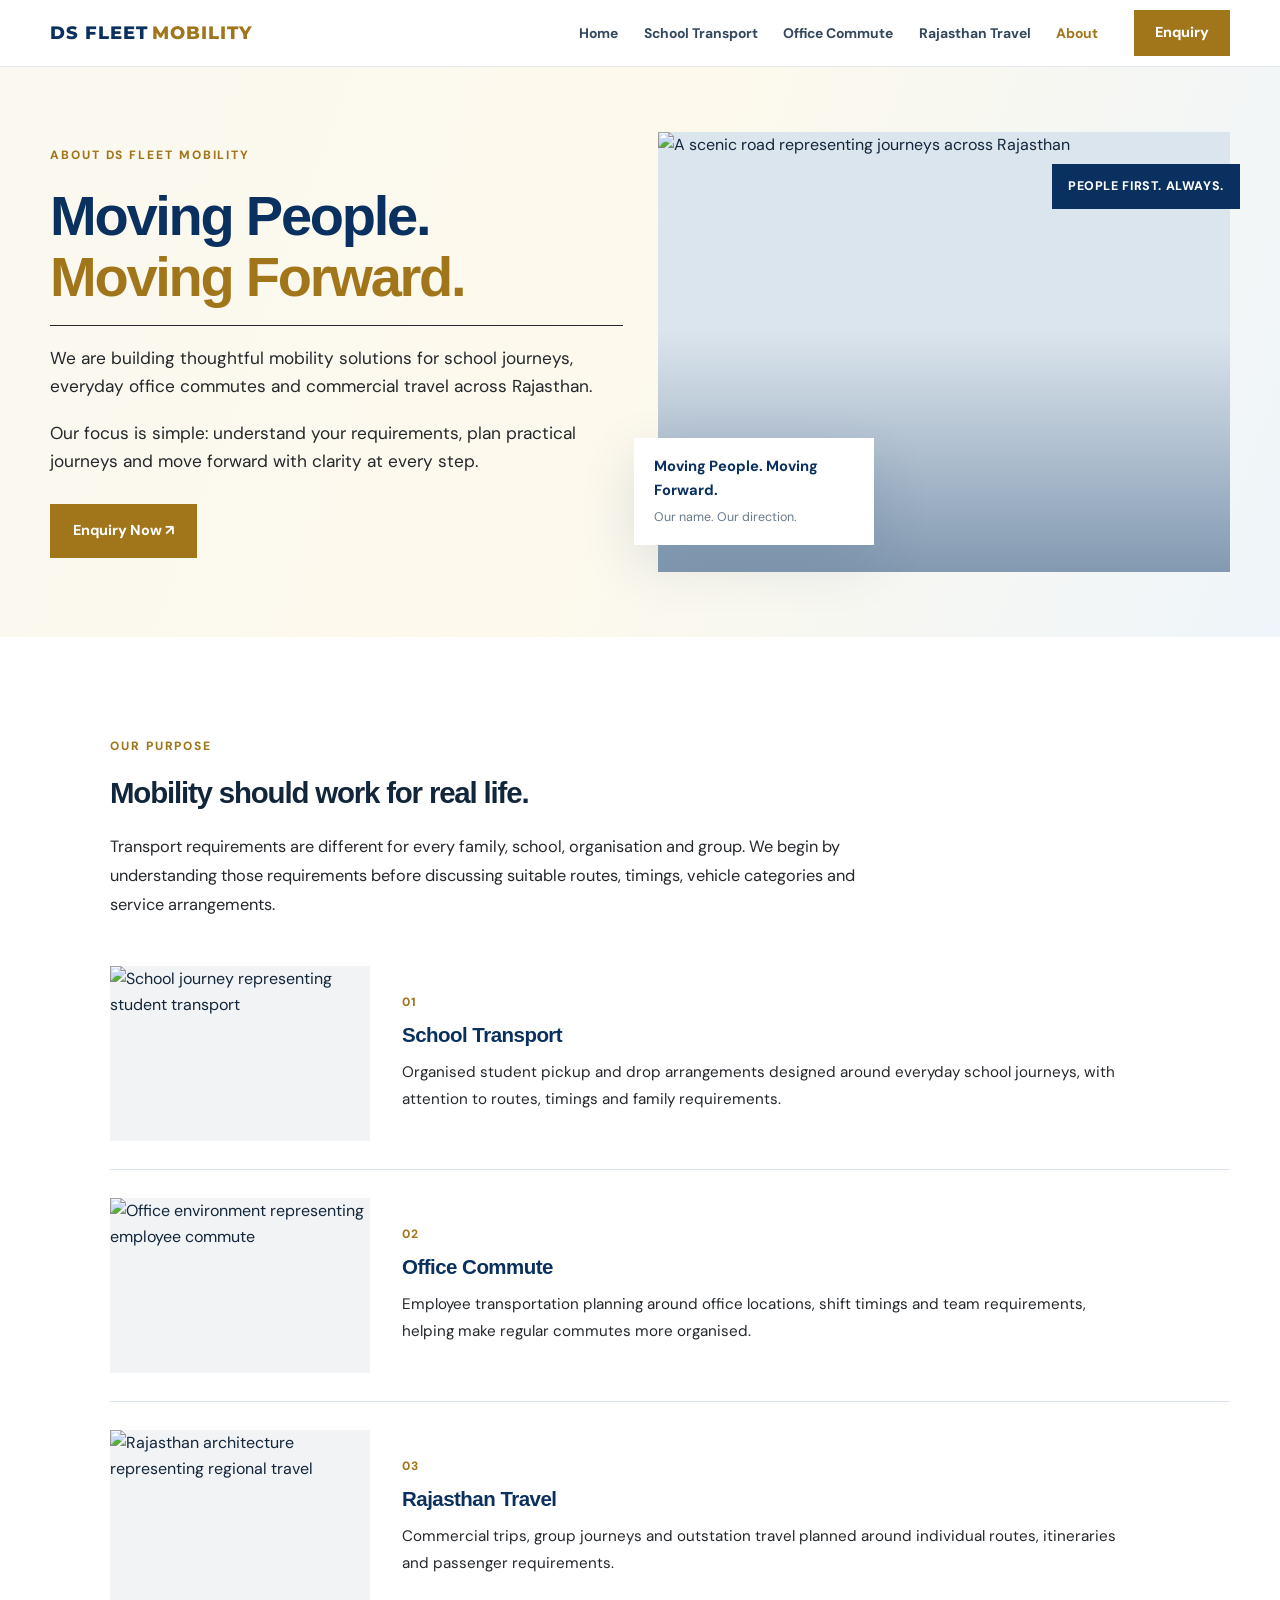
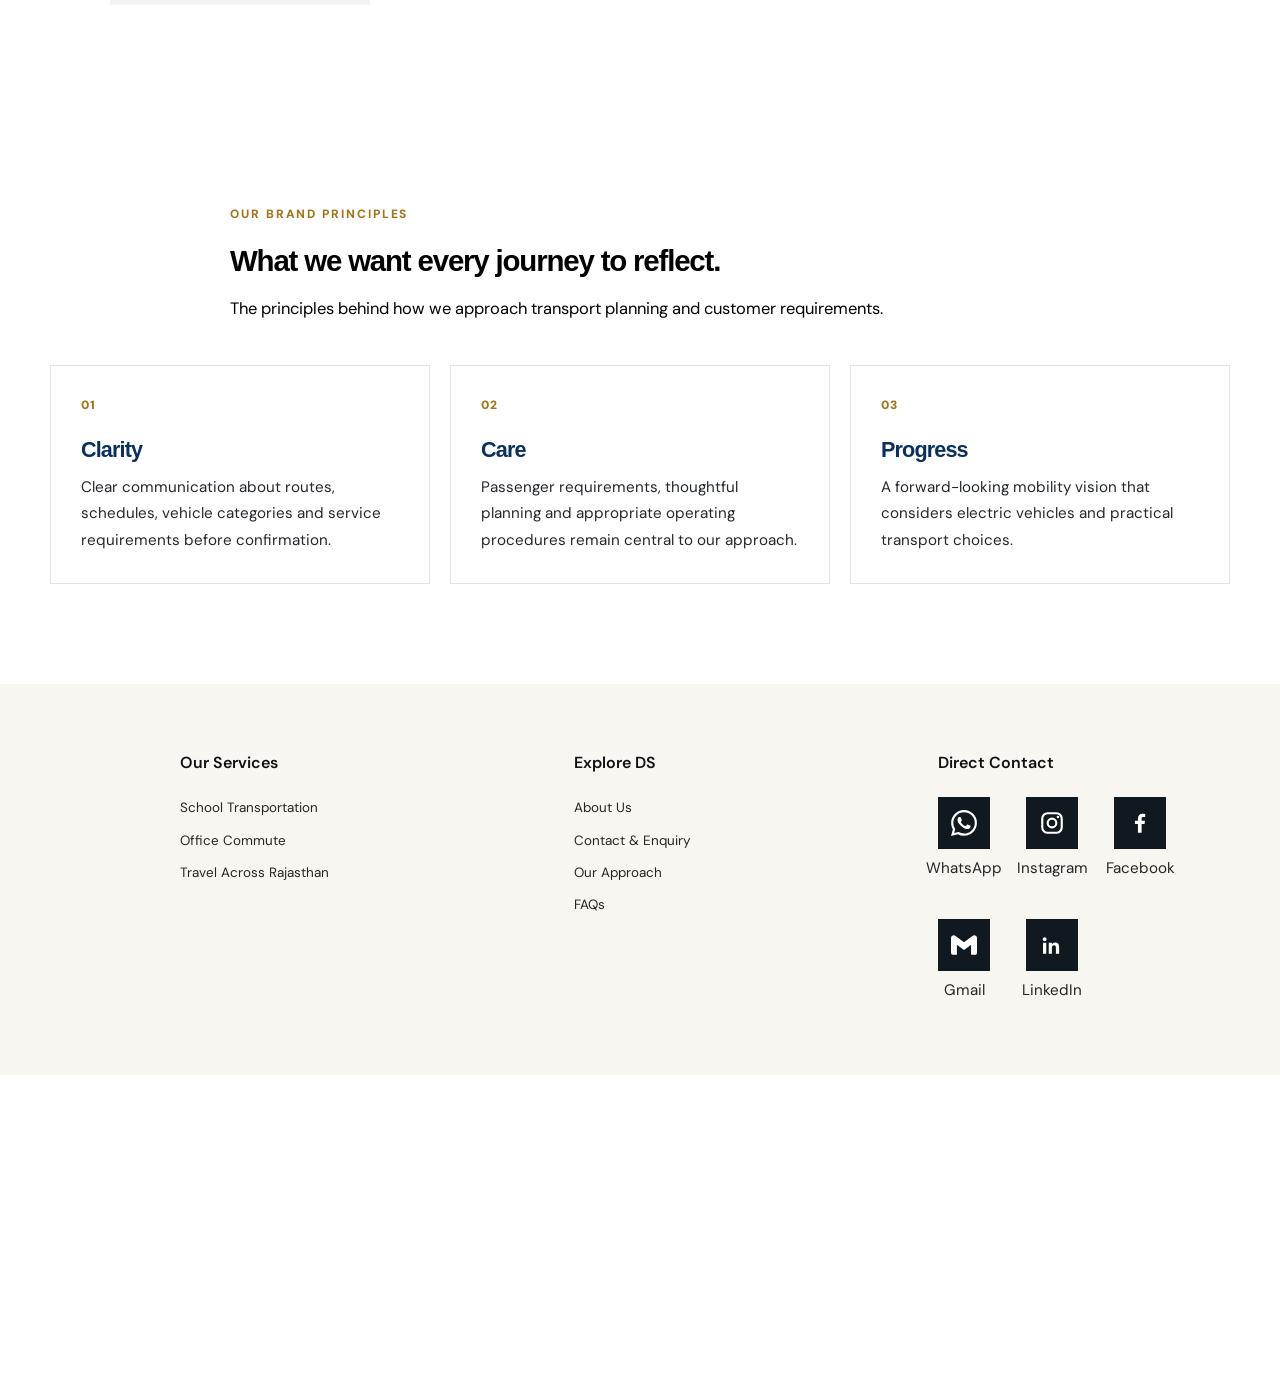
==== commit 81e605b3: "Update website styling and branding" ====
--- a/about.html
+++ b/about.html
@@ -1,6 +1,416 @@
-<!doctype html><html lang="en"><head><meta charset="utf-8"><meta name="viewport" content="width=device-width,initial-scale=1"><meta name="theme-color" content="#09305e"><meta name="description" content="Learn about DS Fleet Mobility and its school, corporate and Rajasthan travel focus."><title>About Us | DS Fleet Mobility</title><link rel="stylesheet" href="styles.css"></head><body><div class="microbar"><div class="wrap"><span>DS FLEET MOBILITY <b>· MOVING PEOPLE. MOVING FORWARD.</b></span><span>Rajasthan, India &nbsp; | &nbsp; Enquiries: +91 83870 51023</span></div></div>
-<header class="header"><div class="wrap nav"><a class="brand" href="index.html"><img src="assets/ds-fleet-mobility-logo.png" alt="DS Fleet Mobility official logo"><span><strong>DS Fleet Mobility</strong><small>Moving People. Moving Forward.</small></span></a><button class="menu" aria-label="Open navigation" aria-expanded="false">☰</button><nav class="navlinks" aria-label="Main navigation">
-<a href="index.html">Home</a><a href="school-transport.html">School Transport</a><a href="office-commute.html">Office Commute</a><a href="rajasthan-travel.html">Rajasthan Travel</a><a class="active" href="about.html">About</a><a class="btn gold" href="contact.html">Enquire ↗</a></nav></div></header><main><section class="hero"><div class="wrap hero-grid"><div><div class="kicker">About DS Fleet Mobility</div><h1>Moving people.<br><em>With purpose.</em></h1><p>We are building a mobility service focused on everyday school journeys, employee commutes and commercial travel — with a clear commitment to thoughtful planning and a future-facing EV-led direction.</p><div class="actions"><a class="btn gold" href="contact.html">Talk to our team ↗</a><a class="btn outline-dark" href="index.html#services">Our services</a></div></div><div class="hero-art"><div class="hero-photo"><img src="https://images.unsplash.com/photo-1500530855697-b586d89ba3ee?auto=format&fit=crop&w=1400&q=85" alt="Road through a landscape"></div><div class="floating"><strong>Moving People. Moving Forward.</strong><span>Our name. Our direction.</span></div><div class="float-tag">DS FLEET MOBILITY</div></div></div></section>
-<section class="section"><div class="wrap split"><div><div class="kicker">Our purpose</div><h2>Mobility should work for real life.</h2><p style="color:var(--muted)">Transport needs are different for every family, school, organisation and group. Our approach begins with understanding those needs, then discussing the right route, timing, vehicle category and service scope.</p><div class="featurelist"><div class="feature"><span class="check">✓</span><div><strong>School transport first</strong><span>Support organised daily student journeys and community route enquiries.</span></div></div><div class="feature"><span class="check">✓</span><div><strong>Corporate commute next</strong><span>Help organisations plan employee transportation requirements.</span></div></div><div class="feature"><span class="check">✓</span><div><strong>Travel across Rajasthan</strong><span>Also welcome commercial, group and outstation trip enquiries.</span></div></div><div class="feature"><span class="check">✓</span><div><strong>EV-led future direction</strong><span>Consider more sustainable vehicle options as operations and availability allow.</span></div></div></div></div><div class="photo"><img src="https://images.unsplash.com/photo-1492144534655-ae79c964c9d7?auto=format&fit=crop&w=1000&q=85" alt="Premium vehicle on a road"><div class="photo-caption"><strong>Classic in trust. Forward in thinking.</strong><span>DS Fleet Mobility</span></div></div></div></section>
-<section class="section soft"><div class="wrap section-head"><div class="kicker">Our brand principles</div><h2>What we want every journey to reflect.</h2></div><div class="wrap cards"><article class="card"><div class="card-body"><div class="kicker">01</div><h3>Clarity</h3><p>Clear conversations about routes, schedules, vehicle needs and service scope before confirmation.</p></div></article><article class="card"><div class="card-body"><div class="kicker">02</div><h3>Care</h3><p>Passenger needs and appropriate operating procedures belong at the centre of transport planning.</p></div></article><article class="card"><div class="card-body"><div class="kicker">03</div><h3>Progress</h3><p>A practical, EV-led mobility vision that balances sustainability ambition with real-world requirements.</p></div></article></div></section>
-<section class="band"><div class="wrap band-inner"><div><h2>Let’s find a better way to move.</h2><p>Tell us what you need and we’ll discuss the next steps.</p></div><a class="btn gold" href="contact.html">Contact DS ↗</a></div></section></main><footer><div class="wrap"><div class="footergrid"><div><a class="footerbrand" href="index.html"><img src="assets/ds-fleet-mobility-logo.png" alt="DS Fleet Mobility logo"><span><strong>DS Fleet Mobility</strong><span>Moving People. Moving Forward.</span></span></a><p class="footerabout">Thoughtful mobility solutions for school journeys, office commutes and commercial travel across Rajasthan. Service availability and routes are confirmed individually.</p><div class="socials"><a class="social" target="_blank" rel="noopener" href="https://www.instagram.com/ds_fleet_mobility/">Instagram ↗</a><a class="social" target="_blank" rel="noopener" href="https://www.facebook.com/DSFleetMobility/">Facebook ↗</a><a class="social" target="_blank" rel="noopener" href="https://www.linkedin.com/in/dsfleetmobility/">LinkedIn ↗</a></div></div><div class="footcol"><h4>Our Services</h4><a href="school-transport.html">School Transportation</a><a href="office-commute.html">Office Commute</a><a href="rajasthan-travel.html">Travel Across Rajasthan</a></div><div class="footcol"><h4>Explore DS</h4><a href="about.html">About Us</a><a href="contact.html">Contact & Enquiry</a><a href="index.html#approach">Our Approach</a><a href="index.html#faq">FAQs</a></div><div class="footcol"><h4>Contact</h4><p>Rajasthan, India</p><a href="tel:+918387051023">+91 83870 51023</a><a href="https://wa.me/918387051023" target="_blank" rel="noopener">Chat on WhatsApp ↗</a><a href="mailto:">Email details can be added</a></div></div><div class="footbottom"><span>© <span data-year></span> DS Fleet Mobility. All rights reserved.</span><span><b>Blue #09305e</b> &nbsp; · &nbsp; <b>Gold #a1761b</b></span></div></div></footer><button class="backtop" aria-label="Back to top">↑</button><script src="script.js"></script></body></html>+
+<!doctype html>
+<html lang="en">
+<head>
+    <meta charset="utf-8">
+    <meta name="viewport" content="width=device-width, initial-scale=1">
+    <meta name="theme-color" content="#09305e">
+
+    <meta name="description"
+        content="Learn about DS Fleet Mobility and our approach to school transport, office commute and Rajasthan travel.">
+
+    <title>About | DS Fleet Mobility</title>
+
+    <link rel="preconnect" href="https://fonts.googleapis.com">
+    <link rel="preconnect" href="https://fonts.gstatic.com" crossorigin>
+    <link href="https://fonts.googleapis.com/css2?family=Montserrat:wght@400;500;600;700;800&display=swap" rel="stylesheet">
+
+    <link rel="stylesheet" href="styles.css">
+</head>
+
+<body>
+
+<!-- HEADER: SAME AS HOMEPAGE -->
+
+<header class="header">
+    <div class="wrap nav">
+
+        <a class="brand" href="index.html">
+            <span class="brand-text">
+                <strong class="brand-name">
+                    <span class="name-blue">DS FLEET</span>
+                    <span class="name-gold">MOBILITY</span>
+                </strong>
+            </span>
+        </a>
+
+        <a href="contact.html" class="btn gold mobile-enquiry">
+            Enquiry
+        </a>
+
+        <button class="menu"
+            aria-label="Open navigation"
+            aria-expanded="false">
+            ☰
+        </button>
+
+        <nav class="navlinks" aria-label="Main navigation">
+            <a href="index.html">Home</a>
+            <a href="school-transport.html">School Transport</a>
+            <a href="office-commute.html">Office Commute</a>
+            <a href="rajasthan-travel.html">Rajasthan Travel</a>
+            <a class="active" href="about.html">About</a>
+
+            <a class="btn gold enquiry-btn" href="contact.html">
+                Enquiry
+            </a>
+        </nav>
+
+    </div>
+</header>
+
+
+<main>
+
+    <!-- ABOUT HERO: HOMEPAGE STYLE -->
+
+    <section class="hero about-hero">
+
+        <div class="wrap hero-grid">
+
+            <div>
+
+                <div class="kicker about-kicker">
+                    About DS Fleet Mobility
+                </div>
+
+                <h1>
+                    Moving People.<br>
+                    
+                    <em>Moving Forward.</em>
+                </h1>
+
+                <p class="about-description">
+                    We are building thoughtful mobility solutions
+                    for school journeys, everyday office commutes
+                    and commercial travel across Rajasthan.
+                </p>
+
+                <p class="about-description">
+                    Our focus is simple: understand your requirements,
+                    plan practical journeys and move forward with
+                    clarity at every step.
+                </p>
+
+                <div class="actions">
+
+                    <a class="btn gold enquiry-btn"
+                       href="contact.html">
+                        Enquiry Now ↗
+                    </a>
+
+                    
+
+                </div>
+
+            </div>
+
+
+            <div class="hero-art">
+
+                <div class="hero-photo">
+                    <img
+                        src="https://images.unsplash.com/photo-1500530855697-b586d89ba3ee?auto=format&fit=crop&w=1400&q=85"
+                        alt="A scenic road representing journeys across Rajasthan">
+                </div>
+
+                <div class="floating">
+                    <strong>
+                        Moving People. Moving Forward.
+                    </strong>
+
+                    <span>
+                        Our name. Our direction.
+                    </span>
+                </div>
+
+                <div class="float-tag">
+                    PEOPLE FIRST. ALWAYS.
+                </div>
+
+            </div>
+
+        </div>
+
+    </section>
+
+
+  <!-- OUR PURPOSE — MATCHES OUR DIRECTION -->
+<section class="section" id="our-purpose">
+    <div class="wrap mobility-layout">
+
+        <div class="mobility-heading">
+            <div class="kicker">Our Purpose</div>
+
+            <h2>Mobility should work for real life.</h2>
+
+            <p>
+                Transport requirements are different for every family, school,
+                organisation and group. We begin by understanding those requirements
+                before discussing suitable routes, timings, vehicle categories and
+                service arrangements.
+            </p>
+        </div>
+
+        <div class="mobility-features">
+
+            <div class="mobility-feature">
+                <div class="mobility-feature-image">
+                    <img
+                        src="https://images.unsplash.com/photo-1503454537195-1dcabb73ffb9?auto=format&fit=crop&w=1000&q=85"
+                        alt="School journey representing student transport">
+                </div>
+
+                <div class="mobility-feature-copy">
+                    <span class="mobility-number">01</span>
+                    <h3>School Transport</h3>
+                    <p>
+                        Organised student pickup and drop arrangements designed
+                        around everyday school journeys, with attention to routes,
+                        timings and family requirements.
+                    </p>
+                </div>
+            </div>
+
+            <div class="mobility-feature">
+                <div class="mobility-feature-image">
+                    <img
+                        src="https://images.unsplash.com/photo-1497366754035-f200968a6e72?auto=format&fit=crop&w=1000&q=85"
+                        alt="Office environment representing employee commute">
+                </div>
+
+                <div class="mobility-feature-copy">
+                    <span class="mobility-number">02</span>
+                    <h3>Office Commute</h3>
+                    <p>
+                        Employee transportation planning around office locations,
+                        shift timings and team requirements, helping make regular
+                        commutes more organised.
+                    </p>
+                </div>
+            </div>
+
+            <div class="mobility-feature">
+                <div class="mobility-feature-image">
+                    <img
+                        src="https://images.unsplash.com/photo-1477587458883-47145ed94245?auto=format&fit=crop&w=1000&q=85"
+                        alt="Rajasthan architecture representing regional travel">
+                </div>
+
+                <div class="mobility-feature-copy">
+                    <span class="mobility-number">03</span>
+                    <h3>Rajasthan Travel</h3>
+                    <p>
+                        Commercial trips, group journeys and outstation travel
+                        planned around individual routes, itineraries and passenger
+                        requirements.
+                    </p>
+                </div>
+            </div>
+
+        </div>
+    </div>
+</section>
+
+
+<!-- BRAND PRINCIPLES — MATCHES HOW WE WORK -->
+<section class="section" id="brand-principles">
+
+    <div class="wrap section-head">
+        <div class="kicker">Our Brand Principles</div>
+
+        <h2>What we want every journey to reflect.</h2>
+
+        <p class="about-description">
+            The principles behind how we approach transport planning
+            and customer requirements.
+        </p>
+    </div>
+
+    <div class="wrap steps principles-steps">
+
+        <article class="step">
+            <div class="stepnum">01</div>
+            <h3>Clarity</h3>
+            <p>
+                Clear communication about routes, schedules, vehicle
+                categories and service requirements before confirmation.
+            </p>
+        </article>
+
+        <article class="step">
+            <div class="stepnum">02</div>
+            <h3>Care</h3>
+            <p>
+                Passenger requirements, thoughtful planning and appropriate
+                operating procedures remain central to our approach.
+            </p>
+        </article>
+
+        <article class="step">
+            <div class="stepnum">03</div>
+            <h3>Progress</h3>
+            <p>
+                A forward-looking mobility vision that considers electric
+                vehicles and practical transport choices.
+            </p>
+        </article>
+
+    </div>
+
+</section>
+
+
+
+</main>
+
+ <footer>
+    <div class="wrap">
+        <div class="footergrid">
+
+
+
+            <!-- COLUMN 2 -->
+            <div class="footcol">
+                <h4>Our Services</h4>
+                <a href="school-transport.html">School Transportation</a>
+                <a href="office-commute.html">Office Commute</a>
+                <a href="rajasthan-travel.html">Travel Across Rajasthan</a>
+            </div>
+
+            <!-- COLUMN 3 -->
+            <div class="footcol">
+                <h4>Explore DS</h4>
+                <a href="about.html">About Us</a>
+                <a href="contact.html">Contact &amp; Enquiry</a>
+                <a href="index.html#approach">Our Approach</a>
+                <a href="index.html#faq">FAQs</a>
+            </div>
+
+            <!-- COLUMN 4: JOIN THE CONVERSATION -->
+            <div class="footcol footer-social-column">
+                <h4>Direct Contact</h4>
+
+                <div class="footer-social-list">
+
+                    <!-- Row 1: WhatsApp -->
+                    <a class="footer-social-link whatsapp"
+                       href="https://wa.me/918387051023"
+                       target="_blank" rel="noopener"
+                       aria-label="Contact DS Fleet Mobility on WhatsApp">
+                        <span class="footer-social-icon" aria-hidden="true">
+                            <svg viewBox="0 0 24 24" fill="currentColor">
+                                <path d="M17.472 14.382c-.297-.149-1.758-.867-2.03-.967-.273-.099-.471-.148-.67.15-.197.297-.767.966-.94 1.164-.173.199-.347.223-.644.075-.297-.15-1.255-.463-2.39-1.475-.883-.788-1.48-1.761-1.653-2.059-.173-.297-.018-.458.13-.606.134-.133.298-.347.446-.52.149-.174.198-.298.298-.497.099-.198.05-.371-.025-.52-.075-.149-.669-1.612-.916-2.207-.242-.579-.487-.5-.669-.51-.173-.008-.371-.01-.57-.01-.198 0-.52.074-.792.372-.272.297-1.04 1.016-1.04 2.479 0 1.462 1.065 2.875 1.213 3.074.149.198 2.096 3.2 5.077 4.487.709.306 1.262.489 1.694.625.712.227 1.36.195 1.871.118.571-.085 1.758-.719 2.006-1.413.248-.694.248-1.289.173-1.413-.074-.124-.272-.198-.57-.347m-5.421 7.403h-.004a9.87 9.87 0 0 1-5.031-1.378l-.361-.214-3.741.982.998-3.648-.235-.374a9.86 9.86 0 0 1-1.51-5.26c.001-5.45 4.436-9.884 9.888-9.884 2.64 0 5.122 1.03 6.988 2.898a9.825 9.825 0 0 1 2.893 6.994c-.003 5.45-4.437 9.884-9.885 9.884m8.413-18.297A11.815 11.815 0 0 0 12.05 0C5.495 0 .16 5.335.157 11.892c0 2.096.547 4.142 1.588 5.945L.057 24l6.305-1.654a11.882 11.882 0 0 0 5.683 1.448h.005c6.554 0 11.89-5.335 11.893-11.893a11.821 11.821 0 0 0-3.48-8.413Z"/>
+                            </svg>
+                        </span>
+                        <span>WhatsApp</span>
+                    </a>
+
+                    <!-- Row 1: Instagram -->
+                    <a class="footer-social-link instagram"
+           href="https://www.instagram.com/ds_fleet_mobility/"
+           target="_blank"
+           rel="noopener">
+
+            <span class="footer-social-icon" aria-hidden="true">
+                <svg viewBox="0 0 24 24">
+                    <rect x="3" y="3" width="18" height="18"
+                          rx="5" fill="none"
+                          stroke="currentColor" stroke-width="2"/>
+                    <circle cx="12" cy="12" r="4"
+                            fill="none"
+                            stroke="currentColor" stroke-width="2"/>
+                    <circle cx="17.5" cy="6.5" r="1.2"
+                            fill="currentColor"/>
+                </svg>
+            </span>
+
+            <span>Instagram</span>
+        </a>
+
+                    <!-- Row 1: Facebook -->
+                    <a class="footer-social-link facebook"
+                       href="https://www.facebook.com/DSFleetMobility/"
+                       target="_blank" rel="noopener">
+                        <span class="footer-social-icon" aria-hidden="true">
+                            <svg viewBox="0 0 24 24">
+                                <path fill="currentColor" d="M13.5 21v-8h2.7l.4-3.1h-3.1V8c0-.9.3-1.5 1.6-1.5h1.7V3.7c-.8-.1-1.6-.2-2.5-.2-2.5 0-4.2 1.5-4.2 4.3v2.1H7.3V13h2.8v8z"/>
+                            </svg>
+                        </span>
+                        <span>Facebook</span>
+                    </a>
+
+                    <!-- Row 2: Gmail (white M normally, colour M on hover) -->
+                    <a class="footer-social-link gmail"
+                       href="https://mail.google.com/mail/?view=cm&amp;fs=1&amp;to=dsfleetmobility@gmail.com"
+                       target="_blank" rel="noopener"
+                       aria-label="Email DS Fleet Mobility">
+                        <span class="footer-social-icon" aria-hidden="true">
+                            <!-- default: single colour -->
+                            <svg class="icon-mono" viewBox="0 0 24 24" fill="currentColor">
+                                <path d="M24 5.457v13.909c0 .904-.732 1.636-1.636 1.636h-3.819V11.73L12 16.64l-6.545-4.91v9.273H1.636A1.636 1.636 0 0 1 0 19.366V5.457c0-2.023 2.309-3.178 3.927-1.964L5.455 4.64 12 9.548l6.545-4.91 1.528-1.145C21.69 2.28 24 3.434 24 5.457z"/>
+                            </svg>
+                            <!-- hover: official multicolour M -->
+                            <svg class="icon-color" viewBox="0 0 24 18" xmlns="http://www.w3.org/2000/svg">
+                                <path fill="#4285F4" d="M0 6l5 3.8V18H1.6A1.6 1.6 0 0 1 0 16.4z"/>
+                                <path fill="#34A853" d="M24 6l-5 3.8V18h3.4a1.6 1.6 0 0 0 1.6-1.6z"/>
+                                <path fill="#C5221F" d="M0 3.2C0 1 2.5-.3 4.2.9L5 1.6v8.2L0 6z"/>
+                                <path fill="#FBBC04" d="M24 3.2C24 1 21.5-.3 19.8.9L19 1.6v8.2L24 6z"/>
+                                <path fill="#EA4335" d="M5 1.6l7 5.6 7-5.6v4.4l-7 5.6-7-5.6z"/>
+                            </svg>
+                        </span>
+                        <span>Gmail</span>
+                    </a>
+
+                    <!-- Row 2: LinkedIn -->
+                    <a class="footer-social-link linkedin"
+                       href="https://www.linkedin.com/in/dsfleetmobility/"
+                       target="_blank" rel="noopener">
+                        <span class="footer-social-icon" aria-hidden="true">
+                            <svg viewBox="0 0 24 24">
+                                <path fill="currentColor" d="M5.2 8.4a1.8 1.8 0 1 0 0-3.6 1.8 1.8 0 0 0 0 3.6M3.7 10h3v10h-3zM9 10h2.9v1.4h.1a3.2 3.2 0 0 1 2.9-1.6c3.1 0 3.7 2 3.7 4.6V20h-3v-5c0-1.2 0-2.7-1.7-2.7s-2 1.3-2 2.6V20H9z"/>
+                            </svg>
+                        </span>
+                        <span>LinkedIn</span>
+                    </a>
+
+                </div>
+            </div>
+
+        </div>
+    </div>
+</footer>
+
+<!-- SAME HOMEPAGE BOTTOM BRAND SIGNATURE -->
+
+<section class="brand-signature"
+         aria-label="DS Fleet Mobility brand">
+
+    <img
+        src="assets/ds-fleet-mobility-logo.png"
+        alt="DS Fleet Mobility">
+
+</section>
+
+
+<button class="backtop" aria-label="Back to top">
+    ↑
+</button>
+
+
+<script src="script.js"></script>
+
+<style>
+/* About-page-only adjustments */
+
+.about-kicker::before {
+    display: none !important;
+}
+
+.about-description {
+    color: #343b43 !important;
+}
+</style>
+
+</body>
+</html>
--- a/styles.css
+++ b/styles.css
@@ -1,5 +1,4 @@
-@import url('https://fonts.googleapis.com/css2?family=DM+Sans:wght@400;500;600;700&family=Manrope:wght@400;500;600;700;800&display=swap');
-
+@import url('https://fonts.googleapis.com/css2?family=DM+Sans:wght@400;500;600;700&family=Montserrat:wght@400;500;600;700;800;900&display=swap');
 :root {
     --blue: #09305e;
     --gold: #a1761b;
@@ -2759,7 +2758,7 @@
 
 /* Main heading */
 .hero h1 {
-            font-size: clamp(2.5rem, 10vw, 4rem);
+            font-size: clamp(2rem, 8vw, 3.5rem);
     color: #09305e !important;
     padding-bottom: 0 !important;
     margin-bottom: 18px;
@@ -2767,7 +2766,7 @@
 
 /* "Way" stays on the next line in blue */
 .hero h1 span {
-            font-size: clamp(2.5rem, 10vw, 4rem);
+            font-size: clamp(2rem, 8vw, 3.5rem);
 
     display: block;
     color: #09305e !important;
@@ -2775,7 +2774,7 @@
 
 /* "to Move." stays gold on the line below */
 .hero h1 em {
-            font-size: clamp(2.5rem, 10vw, 4rem);
+            font-size: clamp(2rem, 8vw, 3.5rem);
 
     display: block;
     color: #a1761b !important;
@@ -2806,7 +2805,7 @@
 /* Mobile heading spacing */
 @media (max-width: 760px) {
     .hero h1 {
-        font-size: clamp(2.5rem, 10vw, 4rem);
+        font-size: clamp(2rem, 8vw, 3.5rem);
         line-height: 1.08;
     }
 }
@@ -2818,4 +2817,490 @@
 }
 
 
-
+/* ABOUT PAGE HEADING SIZE */
+
+.about-hero h1 {
+    font-size: clamp(2rem, 8vw, 3.5rem) !important;
+    line-height: 1.08;
+}
+
+/* Mobile */
+@media (max-width: 768px) {
+    .about-hero h1 {
+        font-size: clamp(2rem, 8vw, 3.5rem) !important;
+        line-height: 1.08;
+    }
+}
+
+
+/* =========================================
+   ABOUT PAGE — OUR PURPOSE
+   Same layout as homepage OUR DIRECTION
+========================================= */
+
+#our-purpose {
+    background: #ffffff;
+    padding: 100px 0;
+}
+
+#our-purpose > .mobility-layout {
+    width: min(1180px, calc(100% - 44px));
+    margin: 0 auto;
+    padding: 0 0 0 60px;
+    box-sizing: border-box;
+}
+
+#our-purpose .mobility-heading {
+    max-width: 850px;
+    margin-bottom: 46px;
+}
+
+#our-purpose .mobility-heading .kicker {
+    color: #a1761b;
+    font-size: 0.75rem;
+    font-weight: 800;
+    letter-spacing: 0.16em;
+    margin-bottom: 20px;
+}
+
+#our-purpose .mobility-heading .kicker::before {
+    display: none;
+    content: none;
+}
+
+#our-purpose .mobility-heading h2 {
+    color: #12263b;
+    font-size: clamp(2rem, 3.4vw, 3.2rem);
+    line-height: 1.12;
+    margin-bottom: 22px;
+}
+
+#our-purpose .mobility-heading > p {
+    max-width: 780px;
+    color: #24282c;
+    font-size: 1.02rem;
+    line-height: 1.8;
+    margin: 0;
+}
+
+#our-purpose .mobility-features {
+    display: grid;
+    gap: 28px;
+}
+
+#our-purpose .mobility-feature {
+    display: grid;
+    grid-template-columns: 260px minmax(0, 1fr);
+    align-items: center;
+    gap: 32px;
+    padding: 0 0 28px;
+    border-bottom: 1px solid #dce3ea;
+    min-width: 0;
+}
+
+#our-purpose .mobility-feature:last-child {
+    border-bottom: 0;
+    padding-bottom: 0;
+}
+
+#our-purpose .mobility-feature-image {
+    width: 100%;
+    height: 175px;
+    overflow: hidden;
+    background: #f1f3f5;
+    border: 0;
+    border-radius: 0;
+}
+
+#our-purpose .mobility-feature-image img {
+    display: block;
+    width: 100%;
+    height: 100%;
+    object-fit: cover;
+    border: 0;
+    border-radius: 0;
+    transition: transform 0.35s ease;
+}
+
+#our-purpose .mobility-feature:hover .mobility-feature-image img {
+    transform: scale(1.03);
+}
+
+#our-purpose .mobility-feature-copy {
+    min-width: 0;
+}
+
+#our-purpose .mobility-number {
+    display: block;
+    color: #a1761b;
+    font-size: 0.75rem;
+    font-weight: 800;
+    letter-spacing: 0.12em;
+    margin-bottom: 8px;
+}
+
+#our-purpose .mobility-feature-copy h3 {
+    color: #09305e;
+    font-size: clamp(1.15rem, 1.6vw, 1.4rem);
+    line-height: 1.35;
+    letter-spacing: -0.025em;
+    margin: 0 0 10px;
+}
+
+#our-purpose .mobility-feature-copy p {
+    color: #24282c;
+    font-size: 0.95rem;
+    line-height: 1.8;
+    max-width: 720px;
+    margin: 0;
+}
+
+
+/* =========================================
+   ABOUT PAGE — BRAND PRINCIPLES
+   Same card style as homepage HOW WE WORK
+========================================= */
+
+#brand-principles {
+    position: relative;
+    z-index: 2;
+    background: #ffffff !important;
+    isolation: isolate;
+}
+
+#brand-principles > .wrap {
+    position: relative;
+    z-index: 1;
+    box-sizing: border-box;
+    padding-left: 0;
+    padding-right: 0;
+}
+
+#brand-principles .section-head {
+    position: relative;
+    left: 230px;
+    z-index: 3;
+    width: auto;
+    max-width: 850px;
+    margin: 0 0 42px;
+    padding: 0;
+    text-align: left;
+    box-sizing: border-box;
+}
+
+#brand-principles .section-head .kicker {
+    color: #a1761b;
+    font-size: 0.75rem;
+    font-weight: 800;
+    letter-spacing: 0.16em;
+    text-transform: uppercase;
+    margin-bottom: 20px;
+}
+
+#brand-principles .section-head .kicker::before {
+    display: none;
+    content: none;
+}
+
+#brand-principles .section-head h2 {
+    color: #000000 !important;
+    font-size: clamp(1.65rem, 2.3vw, 2.4rem) !important;
+    font-weight: 600;
+    line-height: 1.1;
+}
+
+#brand-principles .section-head p {
+    color: #000000 !important;
+    font-size: 1.03rem;
+    line-height: 1.7;
+    max-width: 850px;
+    overflow-wrap: break-word;
+}
+
+#brand-principles .principles-steps {
+    position: relative;
+    z-index: 2;
+    grid-template-columns: repeat(3, minmax(0, 1fr));
+    gap: 20px;
+}
+
+#brand-principles .step {
+    min-width: 0;
+    padding: 30px;
+    border: 1px solid #dce3ea;
+    border-radius: 0;
+    background: #ffffff;
+}
+
+#brand-principles .stepnum {
+    width: auto;
+    height: auto;
+    display: block;
+    border-radius: 0;
+    background: transparent;
+    color: #a1761b;
+    font-size: 0.75rem;
+    letter-spacing: 0.12em;
+    margin-bottom: 22px;
+}
+
+#brand-principles .step h3 {
+    color: #09305e;
+    margin-bottom: 12px;
+}
+
+#brand-principles .step p {
+    color: #24282c;
+    font-size: 0.95rem;
+    line-height: 1.75;
+    margin: 0;
+}
+
+
+/* =========================================
+   TABLET RESPONSIVE
+========================================= */
+
+@media (max-width: 980px) {
+
+    #our-purpose > .mobility-layout {
+        padding-left: 30px;
+    }
+
+    #our-purpose .mobility-feature {
+        grid-template-columns: 220px minmax(0, 1fr);
+        gap: 24px;
+    }
+
+    #our-purpose .mobility-feature-image {
+        height: 160px;
+    }
+
+    #brand-principles .section-head {
+        left: 100px;
+    }
+}
+
+
+/* =========================================
+   MOBILE RESPONSIVE
+========================================= */
+
+@media (max-width: 760px) {
+
+    #our-purpose {
+        padding: 65px 0;
+    }
+
+    #our-purpose > .mobility-layout {
+        width: calc(100% - 32px);
+        padding-left: 0;
+        padding-right: 0;
+    }
+
+    #our-purpose .mobility-heading {
+        margin-bottom: 32px;
+    }
+
+    #our-purpose .mobility-heading h2 {
+        font-size: clamp(1.8rem, 7vw, 2.5rem);
+    }
+
+    #our-purpose .mobility-heading > p {
+        font-size: 0.94rem;
+    }
+
+    #our-purpose .mobility-features {
+        gap: 24px;
+    }
+
+    #our-purpose .mobility-feature {
+        grid-template-columns: minmax(0, 1fr);
+        gap: 16px;
+        padding-bottom: 24px;
+    }
+
+    #our-purpose .mobility-feature-image {
+        height: 220px;
+    }
+
+    #our-purpose .mobility-feature-copy h3 {
+        font-size: 1.2rem;
+    }
+
+    #our-purpose .mobility-feature-copy p {
+        font-size: 0.9rem;
+    }
+
+    #brand-principles > .wrap {
+        width: calc(100% - 32px) !important;
+        max-width: 100% !important;
+        margin-left: auto !important;
+        margin-right: auto !important;
+        padding-left: 0 !important;
+        padding-right: 0 !important;
+    }
+
+    #brand-principles .section-head {
+        position: relative;
+        left: 0;
+        width: 100%;
+        max-width: 100%;
+        margin: 0 0 30px;
+    }
+
+    #brand-principles .section-head h2,
+    #brand-principles .section-head p {
+        width: 100%;
+        max-width: 100%;
+        overflow-wrap: break-word;
+        box-sizing: border-box;
+    }
+
+    #brand-principles .section-head h2 {
+        font-size: clamp(1.4rem, 5vw, 1.8rem) !important;
+        line-height: 1.15;
+    }
+
+    #brand-principles .section-head p {
+        font-size: 0.92rem;
+        line-height: 1.6;
+    }
+
+    #brand-principles .principles-steps {
+        grid-template-columns: 1fr;
+        gap: 16px;
+    }
+
+    #brand-principles .step {
+        padding: 24px;
+    }
+}
+
+
+/* Brand Principles - Button Hover Effect */
+
+.principles-steps .step {
+    cursor: pointer;
+    transition: transform 0.3s ease, box-shadow 0.3s ease,
+                border-color 0.3s ease, background 0.3s ease;
+    border: 1px solid #e8e8e8;
+    border-radius: 10px;
+}
+
+.principles-steps .step:hover {
+    transform: translateY(-7px);
+    box-shadow: 0 12px 28px rgba(9, 48, 94, 0.12);
+    border-color: #a1761b;
+    background: #ffffff;
+}
+
+.principles-steps .step h3 {
+    transition: color 0.3s ease;
+}
+
+.principles-steps .step:hover h3 {
+    color: #a1761b;
+}
+
+.principles-steps .stepnum {
+    transition: transform 0.3s ease;
+}
+
+.principles-steps .step:hover .stepnum {
+    transform: translateY(-3px);
+}
+
+
+
+/* Home Page - How We Work Hover Effect */
+
+.steps:not(.principles-steps) .step {
+    cursor: pointer;
+    transition: transform 0.3s ease,
+                box-shadow 0.3s ease,
+                border-color 0.3s ease;
+}
+
+.steps:not(.principles-steps) .step:hover {
+    transform: translateY(-7px);
+    box-shadow: 0 12px 28px rgba(9, 48, 94, 0.12);
+    border-color: #09305e;
+}
+
+.steps:not(.principles-steps) .step h3 {
+    transition: color 0.3s ease;
+}
+
+.steps:not(.principles-steps) .step:hover h3 {
+    color: #a1761b;
+}
+
+.steps:not(.principles-steps) .stepnum {
+    transition: transform 0.3s ease;
+}
+
+.steps:not(.principles-steps) .step:hover .stepnum {
+    transform: translateY(-3px);
+}
+/* Default state - DS Brand Blue */
+.steps:not(.principles-steps) .step h3 {
+    color: #09305e;
+}
+
+/* Hover state - Gold */
+.steps:not(.principles-steps) .step:hover h3 {
+    color: #a1761b;
+}
+
+.mobility-heading h2 {
+      font-size: clamp(1.65rem, 2.3vw, 2.4rem) !important;
+    line-height: 1.1;
+}
+
+
+/* CONTACT PAGE HEADING FIX */
+
+/* Remove gold line before Get in Touch */
+.contact-copy > .kicker::before {
+    display: none !important;
+    content: none !important;
+}
+
+/* Match About page heading size */
+.contact-copy > h2 {
+    font-size: clamp(1.65rem, 2.3vw, 2.4rem) !important;
+    line-height: 1.1;
+}
+/* Contact Page Description */
+.contact-copy > p {
+    color: #24282c !important;
+}
+
+
+
+/* -------------------------------------------------------------------------------------------------
+-----------------------------------------------------------------------
+---------------------------------------------------------------------------------------------------- */
+
+/* =====================================
+   DS FLEET MOBILITY — BRAND LOGO
+   Font: Montserrat ExtraBold
+   Weight: 800
+===================================== */
+
+.header .brand,
+.header .brand-text,
+.header .brand-name,
+.header .brand-name > span {
+    font-family: 'Montserrat', sans-serif !important;
+    font-weight: 800 !important;
+    text-transform: uppercase;
+    letter-spacing: 0.04em;
+}
+
+
+/* -------------------------------------------------------------------------------------------------
+-----------------------------------------------------------------------
+---------------------------------------------------------------------------------------------------- */
+
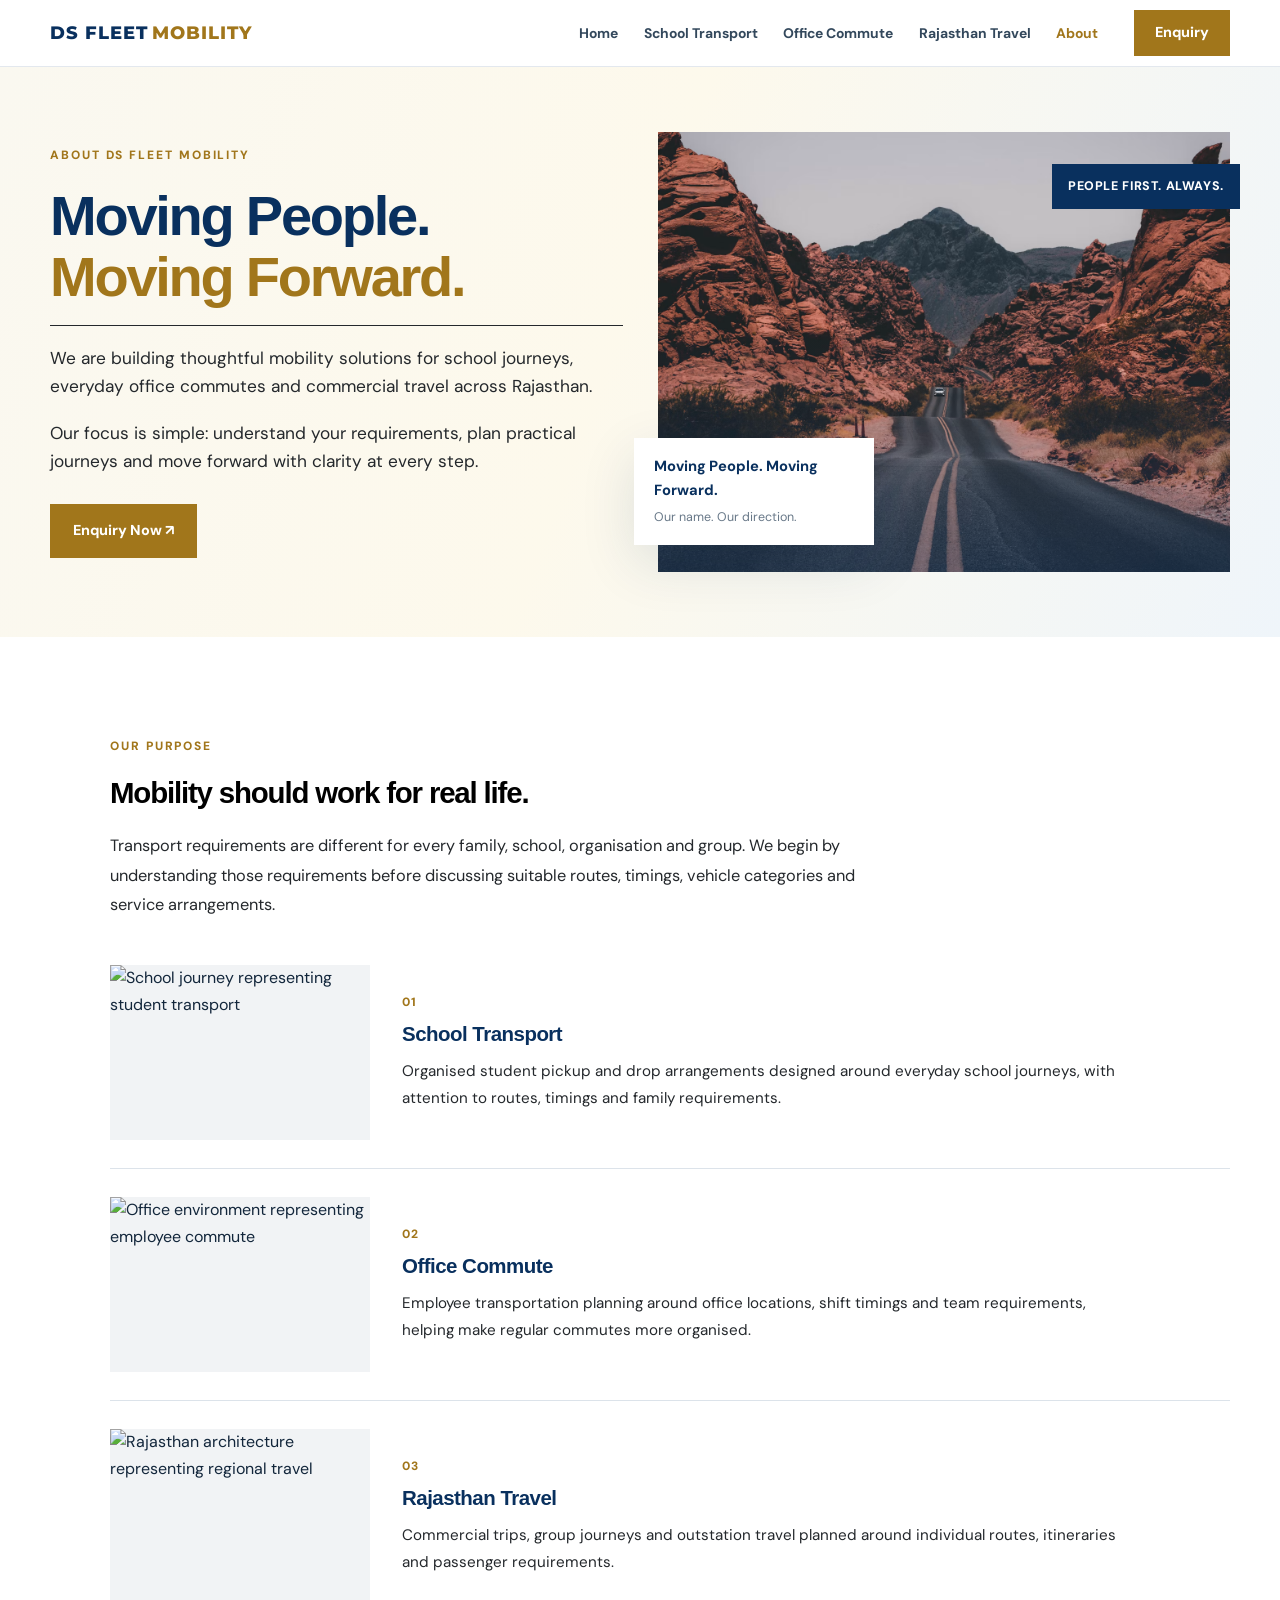
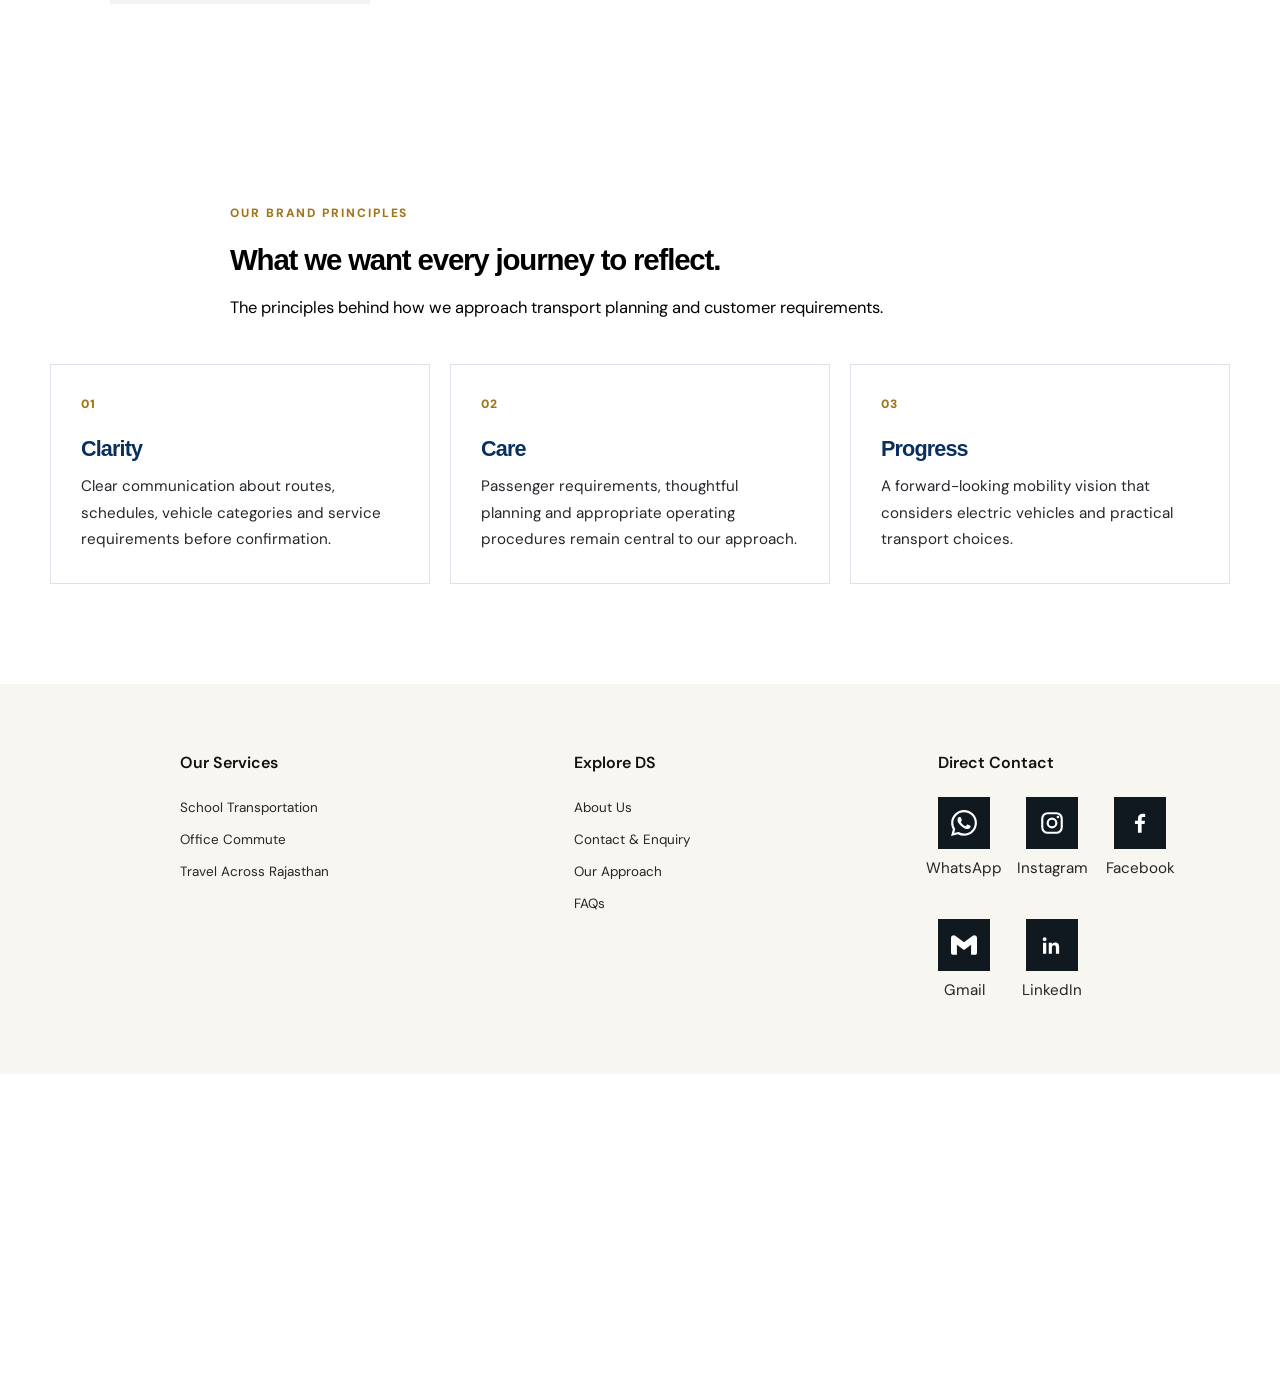
==== commit 79256ac6: "Update EV heading" ====
--- a/about.html
+++ b/about.html
@@ -110,7 +110,7 @@
 
                 <div class="hero-photo">
                     <img
-                        src="https://images.unsplash.com/photo-1500530855697-b586d89ba3ee?auto=format&fit=crop&w=1400&q=85"
+                        src="assets\about.avif"
                         alt="A scenic road representing journeys across Rajasthan">
                 </div>
 
--- a/styles.css
+++ b/styles.css
@@ -1,3 +1,49 @@
+/* =====================================================================
+   DS FLEET MOBILITY — styles.css
+   Organised PAGE-WISE, in the same order as the website:
+
+     PAGE 1 — HOME (index.html)          [also holds the shared foundation:
+                                          global base, header, footer, brand reveal]
+     PAGE 2 — SCHOOL TRANSPORT (school-transport.html)
+     PAGE 3 — OFFICE COMMUTE (office-commute.html)
+     PAGE 4 — RAJASTHAN TRAVEL (rajasthan-travel.html)
+     PAGE 5 — ABOUT (about.html)
+     PAGE 6 — CONTACT & ENQUIRY (contact.html)
+
+   No rule, value or design was changed — rules were only regrouped.
+   Relative order of rules was kept inside each section so the cascade
+   still resolves exactly as before.
+   ===================================================================== */
+
+
+
+
+
+
+
+
+
+
+/* #####################################################################
+   #####################################################################
+   PAGE 1 — HOME  (index.html)
+   #####################################################################
+   ##################################################################### */
+
+
+
+
+
+
+
+
+
+
+/* =====================================================================
+   HOME › 1. GLOBAL FOUNDATION (used on every page)
+   Fonts, variables, reset, typography, wrapper, buttons, sections
+   ===================================================================== */
+
 @import url('https://fonts.googleapis.com/css2?family=DM+Sans:wght@400;500;600;700&family=Montserrat:wght@400;500;600;700;800;900&display=swap');
 :root {
     --blue: #09305e;
@@ -12,6 +58,12 @@
     --radius: 22px;
 }
 
+/* Keep existing brand colours */
+:root {
+    --blue: #09305e;
+    --gold: #a1761b;
+}
+
 * {
     box-sizing: border-box;
 }
@@ -69,88 +121,6 @@
 .wrap {
     width: min(1180px, calc(100% - 44px));
     margin: auto;
-}
-
-.microbar {
-    background: var(--blue);
-    color: #fff;
-    font-size: .78rem;
-    letter-spacing: .04em;
-}
-
-.microbar .wrap {
-    display: flex;
-    justify-content: space-between;
-    gap: 20px;
-    padding: 8px 0;
-}
-
-.microbar b {
-    color: #e7ca85;
-}
-
-.header {
-    position: sticky;
-    top: 0;
-    z-index: 50;
-    background: #ffffffff;
-    backdrop-filter: blur(14px);
-    border-bottom: 1px solid rgba(220,227,234,.8);
-}
-
-.nav {
-    height: 86px;
-    display: flex;
-    align-items: center;
-    justify-content: space-between;
-    gap: 25px;
-}
-
-.brand {
-    display: flex;
-    align-items: center;
-    gap: 12px;
-    min-width: 225px;
-}
-
-.brand img {
-    width: 66px;
-    height: 66px;
-    object-fit: contain;
-}
-
-.brand span {
-    display: flex;
-    flex-direction: column;
-    line-height: 1.1;
-}
-
-.brand strong {
-    font: 800 1rem Manrope;
-    color: var(--blue);
-}
-
-.brand small {
-    font-size: .62rem;
-    font-weight: 800;
-    letter-spacing: .17em;
-    color: var(--gold);
-    text-transform: uppercase;
-    margin-top: 6px;
-}
-
-.navlinks {
-    display: flex;
-    align-items: center;
-    gap: clamp(14px, 2vw, 27px);
-    font-size: .87rem;
-    font-weight: 700;
-    color: #33485c;
-}
-
-.navlinks a:not(.btn):hover,
-.navlinks a.active {
-    color: var(--gold);
 }
 
 .btn {
@@ -201,6 +171,164 @@
     background: white;
 }
 
+.section {
+    padding: 100px 0;
+}
+
+.soft {
+    background: #ffffff;
+}
+
+.navy {
+    background: var(--blue);
+    color: #fff;
+}
+
+.section-head {
+    max-width: 720px;
+    margin-bottom: 42px;
+}
+
+.section-head p {
+    font-size: 1.03rem;
+    color: #24282c;
+    max-width: 630px;
+}
+
+.navy .section-head p {
+    color: #d3deea;
+}
+
+/* Global — mobile */
+
+@media (max-width: 760px) {
+    .wrap {
+        width: calc(100% - 32px);
+    }
+
+    .section {
+        padding: 70px 0;
+    }
+
+    .section-head {
+        margin-bottom: 30px;
+    }
+}
+
+/* Global — small mobile */
+
+@media (max-width: 430px) {
+    h1 {
+        font-size: 2.65rem;
+    }
+}
+
+/* Global — prevent horizontal overflow on mobile */
+
+@media (max-width: 760px) {
+    html,
+    body {
+        max-width: 100%;
+        overflow-x: hidden;
+    }
+}
+
+
+
+
+
+
+
+
+
+
+/* =====================================================================
+   HOME › 2. HEADER & NAVIGATION (shared by every page)
+   Top strip, sticky header, logo, nav links, enquiry button, hamburger
+   ===================================================================== */
+
+.microbar {
+    background: var(--blue);
+    color: #fff;
+    font-size: .78rem;
+    letter-spacing: .04em;
+}
+
+.microbar .wrap {
+    display: flex;
+    justify-content: space-between;
+    gap: 20px;
+    padding: 8px 0;
+}
+
+.microbar b {
+    color: #e7ca85;
+}
+
+.header {
+    position: sticky;
+    top: 0;
+    z-index: 50;
+    background: #ffffffff;
+    backdrop-filter: blur(14px);
+    border-bottom: 1px solid rgba(220,227,234,.8);
+}
+
+.nav {
+    height: 86px;
+    display: flex;
+    align-items: center;
+    justify-content: space-between;
+    gap: 25px;
+}
+
+.brand {
+    display: flex;
+    align-items: center;
+    gap: 12px;
+    min-width: 225px;
+}
+
+.brand img {
+    width: 66px;
+    height: 66px;
+    object-fit: contain;
+}
+
+.brand span {
+    display: flex;
+    flex-direction: column;
+    line-height: 1.1;
+}
+
+.brand strong {
+    font: 800 1rem Manrope;
+    color: var(--blue);
+}
+
+.brand small {
+    font-size: .62rem;
+    font-weight: 800;
+    letter-spacing: .17em;
+    color: var(--gold);
+    text-transform: uppercase;
+    margin-top: 6px;
+}
+
+.navlinks {
+    display: flex;
+    align-items: center;
+    gap: clamp(14px, 2vw, 27px);
+    font-size: .87rem;
+    font-weight: 700;
+    color: #33485c;
+}
+
+.navlinks a:not(.btn):hover,
+.navlinks a.active {
+    color: var(--gold);
+}
+
 .menu {
     display: none;
     background: #fff;
@@ -211,6 +339,498 @@
     font-size: 1.4rem;
     color: var(--blue);
 }
+
+/* Header — tablet */
+
+@media (max-width: 980px) {
+    .navlinks {
+        gap: 13px;
+    }
+
+    .navlinks a {
+        font-size: .8rem;
+    }
+
+    .brand {
+        min-width: 195px;
+    }
+}
+
+/* Header — mobile */
+
+@media (max-width: 760px) {
+    .microbar .wrap {
+        justify-content: center;
+        text-align: center;
+    }
+
+    .microbar .wrap span:last-child {
+        display: none;
+    }
+
+    .nav {
+        height: 76px;
+    }
+
+    .brand {
+        min-width: 0;
+    }
+
+    .brand img {
+        width: 54px;
+        height: 54px;
+    }
+
+    .brand strong {
+        font-size: .88rem;
+    }
+
+    .brand small {
+        font-size: .55rem;
+    }
+
+    .menu {
+        display: block;
+    }
+
+    .navlinks {
+        display: none;
+        position: absolute;
+        top: 75px;
+        left: 0;
+        right: 0;
+        background: #fff;
+        padding: 16px 24px 24px;
+        box-shadow: 0 18px 25px #09305e18;
+        flex-direction: column;
+        align-items: stretch;
+        gap: 0;
+    }
+
+    .navlinks.open {
+        display: flex;
+    }
+
+    .navlinks a:not(.btn) {
+        padding: 13px 0;
+        border-bottom: 1px solid #edf0f3;
+        font-size: .94rem;
+    }
+
+    .navlinks .btn {
+        margin-top: 14px;
+    }
+}
+
+/* Compact white navigation header */
+.microbar {
+    display: none !important;
+}
+
+.nav {
+    height: 66px;
+}
+
+.brand img {
+    width: 50px;
+    height: 50px;
+    object-fit: contain;
+}
+
+/* Mobile header */
+@media (max-width: 760px) {
+    .nav {
+        height: 62px;
+    }
+
+    .brand img {
+        width: 44px;
+        height: 44px;
+    }
+
+    .navlinks {
+        top: 61px;
+    }
+}
+
+
+/* =========================================
+   DS FLEET MOBILITY — FINAL LOGO TYPOGRAPHY
+   Font: Montserrat ExtraBold / Medium
+   ========================================= */
+
+.brand .brand-text,
+.footerbrand .brand-text {
+    display: flex;
+    flex-direction: column;
+    align-items: stretch;
+    gap: 8px;
+    width: max-content;
+    max-width: 100%;
+    min-width: 0;
+}
+
+/* DS FLEET MOBILITY — one line */
+
+.brand .brand-text .brand-name,
+.footerbrand .brand-text .brand-name {
+    display: flex;
+    flex-direction: row;
+    align-items: baseline;
+    justify-content: flex-start;
+    flex-wrap: nowrap;
+    gap: 12px;
+    width: max-content;
+    max-width: none;
+    margin: 0;
+
+    font-family: 'Montserrat', sans-serif;
+    font-size: 2.15rem;
+    font-weight: 800;
+    line-height: 1.05;
+    letter-spacing: -1px;
+    text-transform: uppercase;
+    white-space: nowrap;
+}
+
+/* Prevent old span rules from splitting the name */
+
+.brand .brand-text .brand-name > span,
+.footerbrand .brand-text .brand-name > span {
+    display: inline-block;
+    flex: 0 0 auto;
+    margin: 0;
+    padding: 0;
+    font-family: 'Montserrat', sans-serif;
+    font-size: inherit;
+    font-weight: 800;
+    line-height: inherit;
+    letter-spacing: inherit;
+    text-transform: uppercase;
+}
+
+/* Official brand colours */
+
+.brand .name-blue,
+.footerbrand .name-blue {
+    color: #09305e !important;
+}
+
+.brand .name-gold,
+.footerbrand .name-gold {
+    color: #a1761b !important;
+}
+
+/* MOVING YOU FORWARD — same reference layout */
+
+.brand .brand-text .brand-tagline,
+.footerbrand .brand-text .brand-tagline {
+    display: flex;
+    flex-direction: row;
+    align-items: center;
+    justify-content: space-between;
+    gap: 14px;
+
+    width: 100%;
+    max-width: none;
+    margin: 0;
+    padding: 0;
+
+    font-family: 'Montserrat', sans-serif;
+    font-size: 0.88rem;
+    font-weight: 500;
+    line-height: 1.4;
+    letter-spacing: 5px;
+    color: #09305e !important;
+    text-transform: uppercase;
+    white-space: nowrap;
+}
+
+/* Thin blue lines */
+
+.brand .brand-tagline > span,
+.footerbrand .brand-tagline > span {
+    display: block;
+    flex: 1 1 auto;
+    width: auto;
+    min-width: 18px;
+    max-width: 85px;
+    height: 2px;
+    margin: 0;
+    padding: 0;
+    background: #09305e;
+}
+
+/* Footer: same name and tagline styling as header */
+
+.footerbrand .brand-text .brand-name {
+    font-size: 2.15rem;
+}
+
+.footerbrand .brand-text .brand-tagline {
+    font-size: 0.88rem;
+    letter-spacing: 5px;
+}
+
+/* Mobile and small screens */
+
+@media (max-width: 760px) {
+    .brand .brand-text,
+    .footerbrand .brand-text {
+        gap: 7px;
+    }
+
+    .brand .brand-text .brand-name,
+    .footerbrand .brand-text .brand-name {
+        font-size: 1.3rem;
+        gap: 6px;
+        letter-spacing: -0.5px;
+    }
+
+    .brand .brand-text .brand-tagline,
+    .footerbrand .brand-text .brand-tagline {
+        gap: 7px;
+        font-size: 0.56rem;
+        letter-spacing: 2px;
+    }
+
+    .brand .brand-tagline > span,
+    .footerbrand .brand-tagline > span {
+        min-width: 10px;
+        max-width: 35px;
+        height: 1.5px;
+    }
+}
+
+/* Extra-small phones */
+
+@media (max-width: 380px) {
+    .brand .brand-text .brand-name,
+    .footerbrand .brand-text .brand-name {
+        font-size: 1.05rem;
+        gap: 4px;
+        letter-spacing: -0.5px;
+    }
+
+    .brand .brand-text .brand-tagline,
+    .footerbrand .brand-text .brand-tagline {
+        font-size: 0.45rem;
+        letter-spacing: 1.2px;
+        gap: 5px;
+    }
+}
+
+/* ===== Compact DS Fleet Mobility Branding ===== */
+
+/* Desktop: brand name */
+.brand .brand-text .brand-name,
+.footerbrand .brand-text .brand-name {
+    font-size: 1.1rem;
+    gap: 4px;
+    letter-spacing: 1px;
+}
+
+/* Tagline */
+.brand .brand-text .brand-tagline,
+.footerbrand .brand-text .brand-tagline {
+    font-size: 0.65rem;
+    letter-spacing: 2px;
+    gap: 1px;
+}
+
+/* Tagline side lines */
+.brand .brand-tagline > span,
+.footerbrand .brand-tagline > span {
+    max-width: 10px;
+    height: 1px;
+}
+
+/* Mobile */
+@media (max-width: 380px) {
+
+    .brand .brand-text .brand-name {
+        font-size: 0.88rem;
+        gap: 4px;
+        letter-spacing: -0.4px;
+    }
+
+    .brand .brand-text .brand-tagline {
+        font-size: 0.37rem;
+        letter-spacing: 0.8px;
+        gap: 4px;
+    }
+
+    .brand .brand-tagline > span {
+        max-width: 20px;
+    }
+}
+
+/* Extra-small phones */
+@media (max-width: 380px) {
+    .brand .brand-text .brand-name,
+    .footerbrand .brand-text .brand-name {
+        font-size: 0.92rem;
+        gap: 4px;
+        letter-spacing: -0.4px;
+    }
+
+    .brand .brand-text .brand-tagline,
+    .footerbrand .brand-text .brand-tagline {
+        font-size: 0.40rem;
+        letter-spacing: 1px;
+        gap: 5px;
+    }
+
+    .brand .brand-tagline > span,
+    .footerbrand .brand-tagline > span {
+        max-width: 20px;
+    }
+}
+
+/* ===== Compact Enquiry Button ===== */
+
+.navlinks .enquiry-btn {
+    padding: 10px 20px;
+    font-size: 0.9rem;
+    min-height: auto;
+    border-radius: 0;
+    margin-left: 10px;
+    flex-shrink: 0;
+}
+
+/* Mobile navigation */
+@media (max-width: 760px) {
+    .navlinks .enquiry-btn {
+        padding: 8px 16px;
+        font-size: 0.82rem;
+ margin: 8px 20px 0 0;        align-self: flex-end;
+        width: auto;
+    }
+}
+
+/* ===== MOBILE: ENQUIRY BUTTON AT BOTTOM ===== */
+/* ===== MOBILE NAVIGATION: CLOSED BY DEFAULT ===== */
+
+@media (max-width: 760px) {
+    .header .nav {
+        position: relative;
+    }
+
+    .header .navlinks {
+        display: none;
+        position: absolute;
+        top: 61px;
+        left: 0;
+        right: 0;
+        flex-direction: column;
+        align-items: stretch;
+        gap: 0;
+        padding: 16px 24px 24px;
+        background: #ffffff;
+        box-shadow: 0 18px 25px #09305e18;
+        z-index: 100;
+    }
+
+    /* Show menu only when hamburger is clicked */
+    .header .navlinks.open {
+        display: flex;
+    }
+
+    .header .navlinks a:not(.btn) {
+        padding: 13px 0;
+        border-bottom: 1px solid #edf0f3;
+        font-size: 0.94rem;
+    }
+
+    /* Enquiry stays at the bottom of the opened menu */
+    .header .navlinks .enquiry-btn {
+        order: 99;
+        align-self: flex-end;
+        margin: 14px 0 0;
+        padding: 8px 16px;
+        width: fit-content;
+        font-size: 0.82rem;
+    }
+}
+
+/* Enquiry button: hidden on desktop, shown on mobile before the hamburger */
+.header .mobile-enquiry {
+    display: none;
+}
+
+@media (max-width: 760px) {
+    .header .nav {
+        display: flex;
+        align-items: center;
+        gap: 10px;
+    }
+
+    .header .mobile-enquiry {
+        display: inline-flex;
+        margin-left: auto;      /* pushes it to the right, next to the hamburger */
+        padding: 9px 16px;
+        font-size: 0.82rem;
+        white-space: nowrap;
+        flex-shrink: 0;
+    }
+
+    .header .menu {
+        flex-shrink: 0;
+    }
+
+    /* the Enquiry inside the opened menu is no longer needed */
+    .header .navlinks .enquiry-btn {
+        display: none;
+    }
+}
+
+/* very small phones: keep logo name + button + hamburger in one row */
+@media (max-width: 380px) {
+    .header .mobile-enquiry {
+        padding: 7px 12px;
+        font-size: 0.76rem;
+    }
+}
+
+
+/* -------------------------------------------------------------------------------------------------
+-----------------------------------------------------------------------
+---------------------------------------------------------------------------------------------------- */
+
+/* =====================================
+   DS FLEET MOBILITY — BRAND LOGO
+   Font: Montserrat ExtraBold
+   Weight: 800
+===================================== */
+
+.header .brand,
+.header .brand-text,
+.header .brand-name,
+.header .brand-name > span {
+    font-family: 'Montserrat', sans-serif !important;
+    font-weight: 800 !important;
+    text-transform: uppercase;
+    letter-spacing: 0.04em;
+}
+
+
+/* -------------------------------------------------------------------------------------------------
+-----------------------------------------------------------------------
+---------------------------------------------------------------------------------------------------- */
+
+
+
+
+
+
+
+
+
+
+/* =====================================================================
+   HOME › 3. HERO SECTION
+   (the same hero layout is reused on every page)
+   ===================================================================== */
 
 /* Hero section */
 
@@ -349,33 +969,192 @@
     letter-spacing: .05em;
 }
 
-.section {
-    padding: 100px 0;
-}
-
-.soft {
-    background: #ffffff;
-}
-
-.navy {
-    background: var(--blue);
-    color: #fff;
-}
-
-.section-head {
-    max-width: 720px;
-    margin-bottom: 42px;
-}
-
-.section-head p {
-    font-size: 1.03rem;
-    color: #24282c;
-    max-width: 630px;
-}
-
-.navy .section-head p {
-    color: #d3deea;
-}
+/* Hero — tablet */
+
+@media (max-width: 980px) {
+    .hero-grid {
+        gap: 22px;
+    }
+}
+
+/* Hero — mobile */
+
+@media (max-width: 760px) {
+    .hero {
+        min-height: 0;
+    }
+
+    .hero-grid {
+        grid-template-columns: 1fr;
+        padding: 48px 0 25px;
+    }
+
+    .hero-art {
+        min-height: 310px;
+        margin: 0 8px;
+    }
+
+    .hero-photo {
+        height: 320px;
+    }
+
+    .floating {
+        left: -8px;
+        bottom: 14px;
+    }
+
+    .float-tag {
+        right: -7px;
+        top: 15px;
+    }
+}
+
+/* Hero — small mobile */
+
+@media (max-width: 430px) {
+    .actions .btn {
+        width: 100%;
+    }
+}
+
+/* Hero — prevent horizontal overflow on mobile */
+
+@media (max-width: 760px) {
+    .hero,
+    .hero-grid,
+    .hero-grid > *,
+    .hero-art {
+        min-width: 0;
+        max-width: 100%;
+    }
+
+    .hero-grid {
+        grid-template-columns: minmax(0, 1fr);
+    }
+
+    .hero h1,
+    .hero p {
+        overflow-wrap: break-word;
+    }
+
+    .hero-photo {
+        max-width: 100%;
+    }
+}
+
+/* HERO — REMOVE GOLD LINE ABOVE KICKER */
+.hero .kicker::before {
+    display: none !important;
+    content: none !important;
+}
+
+/* DARK LINE BELOW HERO HEADING */
+.hero h1 {
+    position: relative;
+    padding-bottom: 18px;
+}
+
+.hero h1::after {
+    content: "";
+    display: block;
+    width: 100%;
+    height: 1px;
+    background: #24282c;
+    margin-top: 18px;
+}
+
+
+
+/* HERO — FINAL HEADING AND COLOURS */
+
+/* Keep the existing cream-to-light-blue background */
+.hero {
+    background: linear-gradient(
+        110deg,
+        #faf8f0 0%,
+        #fdf9ec 48%,
+        #eff5fa 100%
+    ) !important;
+}
+
+/* Main heading */
+.hero h1 {
+            font-size: clamp(2rem, 8vw, 3.5rem);
+    color: #09305e !important;
+    padding-bottom: 0 !important;
+    margin-bottom: 18px;
+}
+
+/* "Way" stays on the next line in blue */
+.hero h1 span {
+            font-size: clamp(2rem, 8vw, 3.5rem);
+
+    display: block;
+    color: #09305e !important;
+}
+
+/* "to Move." stays gold on the line below */
+.hero h1 em {
+            font-size: clamp(2rem, 8vw, 3.5rem);
+
+    display: block;
+    color: #a1761b !important;
+    font-style: normal;
+}
+
+/* Dark line below the complete heading */
+.hero h1::after {
+    content: "";
+    display: block;
+    width: 100%;
+    height: 1px;
+    background: #24282c;
+    margin-top: 18px;
+}
+
+/* Description text */
+.hero p {
+    color: #24282c !important;
+}
+
+/* Image — square corners */
+.hero-photo,
+.hero-photo img {
+    border-radius: 0 !important;
+}
+
+/* Mobile heading spacing */
+@media (max-width: 760px) {
+    .hero h1 {
+        font-size: clamp(3rem, 10vw, 4rem);
+        line-height: 1.08;
+    }
+    .hero h1 span {
+        font-size: clamp(3rem, 10vw, 4rem);
+    }
+    .hero h1 em {
+        font-size: clamp(3rem, 10vw, 4rem);
+    }
+}
+
+/* HERO IMAGE — TEXT BOXES: SQUARE CORNERS */
+.hero .floating,
+.hero .float-tag {
+    border-radius: 0 !important;
+}
+
+
+
+
+
+
+
+
+
+
+/* =====================================================================
+   HOME › 4. OUR SERVICES (three service cards)
+   ===================================================================== */
 
 .cards {
     display: grid;
@@ -464,105 +1243,384 @@
     font-weight: 700;
 }
 
-.split {
+/* Services — tablet */
+
+@media (max-width: 980px) {
+    .cards {
+        gap: 14px;
+    }
+}
+
+/* Services — mobile */
+
+@media (max-width: 760px) {
+    .cards {
+        grid-template-columns: 1fr;
+    }
+
+    .card-image {
+        height: 230px;
+    }
+}
+
+/* Entire service card is clickable */
+.card-link {
+    display: block;
+    color: inherit;
+    text-decoration: none;
+    cursor: pointer;
+}
+
+.card-link .card-body {
+    height: calc(100% - 225px);
+}
+
+.card-link:hover {
+    transform: translateY(-5px);
+    box-shadow: 0 18px 40px rgba(9, 48, 94, 0.12);
+}
+
+.card-link .link {
+    margin-top: 2px;
+}
+
+/* Remove primary-service label from school card */
+.card-link:first-child .num {
+    display: none;
+}
+
+
+/* OUR SERVICES — FIX ACTUAL SECTION HEADING */
+@media (min-width: 761px) {
+    main > section.section:has(> #services) > .section-head {
+        position: relative !important;
+        left: 60px !important;
+        transform: none !important;
+
+        width: min(1180px, calc(100% - 44px)) !important;
+        max-width: none !important;
+        margin: 0 auto 42px !important;
+        padding: 0 !important;
+        box-sizing: border-box;
+        text-align: left !important;
+    }
+
+    main > section.section:has(> #services) > .section-head .kicker::before {
+        display: none !important;
+        content: none !important;
+    }
+
+    main > section.section:has(> #services) > .section-head h2 {
+        color: #000000 !important;
+        font-size: clamp(1.65rem, 2.3vw, 2.4rem) !important;
+        font-weight: 600 !important;
+        line-height: 1.1 !important;
+    }
+
+    main > section.section:has(> #services) > .section-head p {
+        color: #24282c !important;
+        max-width: 850px !important;
+    }
+}
+
+
+#services .wrap > .section-head {
+    left: 0 !important;
+    transform: none !important;
+    width: 100% !important;
+    max-width: 850px !important;
+}
+
+/* #24282c */
+
+/* OUR SERVICES — REMOVE GOLD LINE ON ALL SCREEN SIZES */
+#services .section-head .kicker::before {
+    display: none !important;
+    content: none !important;
+}
+
+/* OUR SERVICES — REMOVE GOLD LINE ON MOBILE TOO
+   (the rule above never matched: the heading is NOT inside #services,
+    it sits just above it in the same section) */
+main > section.section:has(> #services) > .section-head .kicker::before {
+    display: none !important;
+    content: none !important;
+}
+
+
+
+/* OUR SERVICES — ONLY CARD HEADINGS BLUE */
+#services .card h3,
+#services .service-card h3,
+#services .card-body h3 {
+    color: #09305e !important;
+}
+
+
+/* MOBILE — SERVICE CARDS CORNERS ZERO */
+@media (max-width: 760px) {
+    #services .card,
+    #services .card-image,
+    #services .card-image img {
+        border-radius: 0 !important;
+    }
+}
+
+
+
+
+
+
+
+
+
+
+/* =====================================================================
+   HOME › 5. OUR DIRECTION — "Classic in trust. Forward in thinking."
+   (#mobility-direction)
+   ===================================================================== */
+
+/* =========================================
+   DS FLEET MOBILITY — PREMIUM MOBILITY SECTION
+   ========================================= */
+
+#mobility-direction {
+    background: #ffffff;
+    padding: 100px 0;
+}
+
+/* Align with the site's content line */
+#mobility-direction > .wrap {
+    width: min(1180px, calc(100% - 44px));
+    margin: 0 auto;
+    padding-left: 60px;
+    padding-right: 0;
+    box-sizing: border-box;
+}
+
+/* Intro */
+#mobility-direction .mobility-heading {
+    max-width: 850px;
+    margin-bottom: 46px;
+}
+
+#mobility-direction .kicker {
+    color: #a1761b;
+    font-size: 0.75rem;
+    font-weight: 800;
+    letter-spacing: 0.16em;
+    margin-bottom: 20px;
+}
+
+/* Remove the gold line before Our Direction */
+#mobility-direction .kicker::before {
+    display: none;
+    content: none;
+}
+
+#mobility-direction .mobility-heading h2 {
+    color: #12263b;
+    font-size: clamp(2rem, 3.4vw, 3.2rem);
+    line-height: 1.12;
+    margin-bottom: 22px;
+}
+
+#mobility-direction .mobility-heading > p {
+    max-width: 780px;
+    color: #24282c;
+    font-size: 1.02rem;
+    line-height: 1.8;
+    margin: 0;
+}
+
+/* Three stacked image-and-text rows */
+#mobility-direction .mobility-features {
     display: grid;
-    grid-template-columns: 1fr 1fr;
+    gap: 28px;
+}
+
+#mobility-direction .mobility-feature {
+    display: grid;
+    grid-template-columns: 260px minmax(0, 1fr);
     align-items: center;
-    gap: 60px;
-}
-
-.photo {
-    height: 470px;
-    border-radius: 26px;
+    gap: 32px;
+    padding: 0 0 28px;
+    border-bottom: 1px solid #dce3ea;
+    min-width: 0;
+}
+
+#mobility-direction .mobility-feature:last-child {
+    border-bottom: 0;
+    padding-bottom: 0;
+}
+
+/* Images: square corners, no border */
+#mobility-direction .mobility-feature-image {
+    width: 100%;
+    height: 175px;
     overflow: hidden;
-    background: #dce7ef;
-    position: relative;
-}
-
-.photo img {
+    background: #f1f3f5;
+    border: 0;
+    border-radius: 0;
+}
+
+#mobility-direction .mobility-feature-image img {
+    display: block;
     width: 100%;
     height: 100%;
     object-fit: cover;
-}
-
-.photo-caption {
-    position: absolute;
-    bottom: 22px;
-    left: 22px;
-    right: 22px;
-    color: white;
-    background: rgba(9,48,94,.84);
-    padding: 18px 20px;
-    border-radius: 14px;
-}
-
-.photo-caption strong {
+    border: 0;
+    border-radius: 0;
+    transition: transform 0.35s ease;
+}
+
+#mobility-direction .mobility-feature:hover
+.mobility-feature-image img {
+    transform: scale(1.03);
+}
+
+/* Text beside each image */
+#mobility-direction .mobility-feature-copy {
+    min-width: 0;
+}
+
+#mobility-direction .mobility-number {
     display: block;
-    font: 700 1.1rem Manrope;
-}
-
-.photo-caption span {
-    font-size: .8rem;
-    color: #e0e8f0;
-}
-
-.featurelist {
-    display: grid;
-    gap: 18px;
-    margin: 28px 0;
-}
-
-.feature {
-    display: flex;
-    gap: 14px;
-}
-
-.check {
-    flex: 0 0 28px;
-    width: 28px;
-    height: 28px;
-    display: grid;
-    place-items: center;
-    border-radius: 50%;
-    background: #f2e8d2;
-    color: var(--gold);
-    font-weight: 900;
-}
-
-.feature strong {
-    display: block;
-    color: var(--blue);
-    margin-bottom: 3px;
-}
-
-.feature span {
-    display: block;
-    color: var(--muted);
-    font-size: .9rem;
-}
-
-.band {
-    padding: 70px 0;
-    background: var(--blue);
-    color: white;
-}
-
-.band-inner {
-    display: flex;
-    justify-content: space-between;
-    align-items: center;
-    gap: 30px;
-}
-
-.band h2 {
-    max-width: 760px;
-    margin-bottom: 12px;
-}
-
-.band p {
-    color: #d5e0eb;
+    color: #a1761b;
+    font-size: 0.75rem;
+    font-weight: 800;
+    letter-spacing: 0.12em;
+    margin-bottom: 8px;
+}
+
+#mobility-direction .mobility-feature-copy h3 {
+    color: #09305e;
+    font-size: clamp(1.15rem, 1.6vw, 1.4rem);
+    line-height: 1.35;
+    letter-spacing: -0.025em;
+    margin: 0 0 10px;
+}
+
+#mobility-direction .mobility-feature-copy p {
+    color: #24282c;
+    font-size: 0.95rem;
+    line-height: 1.8;
+    max-width: 720px;
     margin: 0;
 }
+
+/* Enquiry */
+#mobility-direction .mobility-action {
+    margin-top: 36px;
+}
+
+#mobility-direction .mobility-enquiry {
+    display: inline-flex;
+    width: fit-content;
+    border: 0;
+    border-radius: 0;
+    background: #a1761b;
+    color: #ffffff;
+}
+
+#mobility-direction .mobility-enquiry:hover {
+    background: #a1761b;
+}
+
+/* Tablet */
+@media (max-width: 980px) {
+    #mobility-direction > .wrap {
+        padding-left: 30px;
+    }
+
+    #mobility-direction .mobility-feature {
+        grid-template-columns: 220px minmax(0, 1fr);
+        gap: 24px;
+    }
+
+    #mobility-direction .mobility-feature-image {
+        height: 160px;
+    }
+}
+
+/* Mobile — preserve a clean single-column layout */
+@media (max-width: 760px) {
+    #mobility-direction {
+        padding: 65px 0;
+    }
+
+    #mobility-direction > .wrap {
+        width: calc(100% - 32px);
+        padding-left: 0;
+        padding-right: 0;
+    }
+
+    #mobility-direction .mobility-heading {
+        margin-bottom: 32px;
+    }
+
+    #mobility-direction .mobility-heading h2 {
+        font-size: clamp(1.8rem, 7vw, 2.5rem);
+    }
+
+    #mobility-direction .mobility-heading > p {
+        font-size: 0.94rem;
+    }
+
+    #mobility-direction .mobility-features {
+        gap: 24px;
+    }
+
+    #mobility-direction .mobility-feature {
+        grid-template-columns: minmax(0, 1fr);
+        gap: 16px;
+        padding-bottom: 24px;
+    }
+
+    #mobility-direction .mobility-feature-image {
+        height: 220px;
+    }
+
+    #mobility-direction .mobility-feature-copy h3 {
+        font-size: 1.2rem;
+    }
+
+    #mobility-direction .mobility-feature-copy p {
+        font-size: 0.9rem;
+    }
+}
+
+/* CLASSIC IN TRUST — MATCH FAQ HEADING */
+
+@media (min-width: 761px) {
+    #mobility-direction .mobility-heading h2,
+    #mobility-direction .mobility-content h2 {
+        color: #000000 !important;
+        font-size: clamp(1.65rem, 2.3vw, 2.4rem) !important;
+        font-weight: 600;
+        line-height: 1.1;
+        letter-spacing: -.04em;
+    }
+}
+
+/* Shared heading size (also used by the About page "Our Purpose" heading) */
+.mobility-heading h2 {
+      font-size: clamp(1.65rem, 2.3vw, 2.4rem) !important;
+    line-height: 1.1;
+}
+
+
+
+
+
+
+
+
+
+
+/* =====================================================================
+   HOME › 6. HOW WE WORK (#approach) — four step cards
+   ===================================================================== */
 
 .steps {
     display: grid;
@@ -595,114 +1653,402 @@
     margin: 0;
 }
 
-/* Contact */
-
-.contact-grid {
+/* Steps — mobile */
+
+@media (max-width: 760px) {
+    .steps {
+        grid-template-columns: 1fr 1fr;
+    }
+}
+
+/* =========================================
+   HOW WE WORK SECTION — FINAL CSS
+   ========================================= */
+
+
+/* =========================================
+   HOW WE WORK — FINAL RESPONSIVE CSS
+   ========================================= */
+
+
+#approach {
+    position: relative;
+    z-index: 2;
+    background: #ffffff !important;
+    isolation: isolate;
+}
+
+/* Main section container */
+#approach > .wrap {
+    position: relative;
+    z-index: 1;
+    box-sizing: border-box;
+    padding-left: 0;
+    padding-right: 0;
+}
+
+/* Heading block */
+#approach .section-head {
+    position: relative;
+    left: 230px;
+    z-index: 3;
+    width: auto;
+    max-width: 850px;
+    margin: 0 0 42px 0;
+    padding: 0;
+    text-align: left;
+    box-sizing: border-box;
+}
+
+/* Label */
+#approach .section-head .kicker {
+    color: #a1761b;
+    font-size: 0.75rem;
+    font-weight: 800;
+    letter-spacing: 0.16em;
+    text-transform: uppercase;
+    margin-bottom: 20px;
+}
+
+/* Remove gold line */
+#approach .section-head .kicker::before {
+    display: none;
+    content: none;
+}
+
+/* Heading */
+#approach .section-head h2 {
+    color: #000000 !important;
+    font-size: clamp(1.65rem, 2.3vw, 2.4rem) !important;
+    line-height: 1.1;
+    overflow-wrap: break-word;
+}
+
+/* Description */
+#approach .section-head p {
+    color: #000000 !important;
+    font-size: 1.03rem;
+    line-height: 1.7;
+    max-width: 850px;
+    white-space: normal;
+    overflow-wrap: break-word;
+}
+
+/* Cards — preserve original grid and styling */
+#approach .steps {
+    position: relative;
+    z-index: 2;
+}
+
+/* =========================================
+   MOBILE RESPONSIVE FIXES
+   ========================================= */
+
+@media (max-width: 760px) {
+
+    /* Keep section within mobile screen */
+    #approach > .wrap {
+        width: calc(100% - 32px) !important;
+        max-width: 100% !important;
+        margin-left: auto !important;
+        margin-right: auto !important;
+        padding-left: 0 !important;
+        padding-right: 0 !important;
+    }
+
+    /* Heading block */
+    #approach .section-head {
+        position: relative;
+        left: 0;
+        width: 100%;
+        max-width: 100%;
+        margin: 0 0 30px 0;
+        padding: 0;
+    }
+
+    #approach .section-head .kicker,
+    #approach .section-head h2,
+    #approach .section-head p {
+        width: 100%;
+        max-width: 100%;
+        white-space: normal;
+        overflow-wrap: break-word;
+        box-sizing: border-box;
+    }
+
+    /* Slightly smaller mobile heading */
+    #approach .section-head h2 {
+        font-size: clamp(1.4rem, 5vw, 1.8rem) !important;
+        line-height: 1.15;
+    }
+
+    /* Slightly smaller mobile description */
+    #approach .section-head p {
+        font-size: 0.92rem;
+        line-height: 1.6;
+    }
+}
+
+/* Home Page - How We Work Hover Effect */
+
+.steps:not(.principles-steps) .step {
+    cursor: pointer;
+    transition: transform 0.3s ease,
+                box-shadow 0.3s ease,
+                border-color 0.3s ease;
+}
+
+.steps:not(.principles-steps) .step:hover {
+    transform: translateY(-7px);
+    box-shadow: 0 12px 28px rgba(9, 48, 94, 0.12);
+    border-color: #09305e;
+}
+
+.steps:not(.principles-steps) .step h3 {
+    transition: color 0.3s ease;
+}
+
+.steps:not(.principles-steps) .step:hover h3 {
+    color: #a1761b;
+}
+
+.steps:not(.principles-steps) .stepnum {
+    transition: transform 0.3s ease;
+}
+
+.steps:not(.principles-steps) .step:hover .stepnum {
+    transform: translateY(-3px);
+}
+/* Default state - DS Brand Blue */
+.steps:not(.principles-steps) .step h3 {
+    color: #09305e;
+}
+
+/* Hover state - Gold */
+.steps:not(.principles-steps) .step:hover h3 {
+    color: #a1761b;
+}
+
+
+
+
+
+
+
+
+
+
+/* =====================================================================
+   HOME › 7. BRAND INTRODUCTION BAND (logo + description + address)
+   (.band base styles are also used by the CTA band on the service pages)
+   ===================================================================== */
+
+.band {
+    padding: 70px 0;
+    background: var(--blue);
+    color: white;
+}
+
+.band-inner {
+    display: flex;
+    justify-content: space-between;
+    align-items: center;
+    gap: 30px;
+}
+
+.band h2 {
+    max-width: 760px;
+    margin-bottom: 12px;
+}
+
+.band p {
+    color: #d5e0eb;
+    margin: 0;
+}
+
+/* Band — mobile */
+
+@media (max-width: 760px) {
+    .band-inner {
+        align-items: flex-start;
+        flex-direction: column;
+    }
+}
+
+/* Brand introduction section */
+.band {
+    background: linear-gradient(
+        110deg,
+        #e6f3fd 0%,
+        #fcfaed 8%,
+        #fcfaed 22%,
+        #faf8eb 55%,
+        #f7f6f0 78%,
+        #ecf4fb 100%
+    ) !important;
+    color: #09305e;
+    padding: 65px 0;
+}
+
+.band p {
+    color: #252525;
+}
+
+/* Keep brand content aligned and spacious */
+.band .footbrandcol {
+    max-width: 1180px;
+    width: calc(100% - 44px);
+    margin: 0 auto;
+}
+
+.band .footerabout {
+    color: #252525;
+    max-width: 420px;
+    line-height: 1.8;
+}
+
+/* Footer brand layout */
+.band .footbrandcol {
+    max-width: 1180px;
+    width: calc(100% - 44px);
+    margin: 0 auto;
+}
+
+.band .brand-footer-row {
+    display: flex;
+    align-items: center;
+    justify-content: space-between;
+    gap: 50px;
+}
+
+.band .footerbrand {
+    flex: 0 1 auto;
+    min-width: 0;
+}
+
+.band .footerabout {
+    flex: 0 1 430px;
+    max-width: 430px;
+    margin: 0;
+    color: #252525;
+}
+
+.band .footer-address {
+    margin: 8px 0 0;
+    color: #252525;
+}
+
+/* Mobile layout */
+@media (max-width: 760px) {
+    .band .brand-footer-row {
+        flex-direction: column;
+        align-items: flex-start;
+        gap: 18px;
+    }
+
+    .band .footerabout {
+        max-width: 100%;
+    }
+}
+
+/* ===== DS FLEET MOBILITY — BRAND FOOTER LAYOUT ===== */
+
+.band {
+    border-top: 1px solid #e8e4dc;
+}
+
+.band .footbrandcol {
+    width: min(1180px, calc(100% - 44px));
+    max-width: 1180px;
+    margin: 0 auto;
+}
+
+.band .brand-footer-row {
     display: grid;
-    grid-template-columns: .8fr 1.2fr;
-    gap: 55px;
+    grid-template-columns: minmax(0, 1fr) minmax(0, 1fr);
     align-items: start;
-}
-
-.contact-copy p {
-    color: var(--muted);
-}
-
-.contact-links {
-    display: grid;
-    gap: 14px;
-    margin-top: 28px;
-}
-
-.contact-line {
-    display: flex;
-    gap: 12px;
-    align-items: center;
-}
-
-.contact-icon {
-    width: 42px;
-    height: 42px;
-    border-radius: 12px;
-    background: #f2e8d2;
-    color: var(--gold);
-    display: grid;
-    place-items: center;
-    font-size: 1.1rem;
-}
-
-.contact-line strong {
-    display: block;
-    color: var(--blue);
-    font-size: .9rem;
-}
-
-.contact-line span {
-    font-size: .84rem;
-    color: var(--muted);
-}
-
-.form {
-    padding: 32px;
-    border: 1px solid var(--line);
-    border-radius: 23px;
-    box-shadow: 0 12px 34px rgba(9,48,94,.06);
-    background: #fff;
-}
-
-.formgrid {
-    display: grid;
-    grid-template-columns: 1fr 1fr;
-    gap: 16px;
-}
-
-.field {
-    display: flex;
-    flex-direction: column;
-    gap: 7px;
-}
-
-.field.full {
-    grid-column: 1 / -1;
-}
-
-.field label {
-    font-size: .81rem;
-    font-weight: 800;
-    color: #405468;
-}
-
-.field input,
-.field select,
-.field textarea {
-    width: 100%;
-    border: 1px solid #d8e0e7;
-    border-radius: 10px;
-    padding: 13px;
-    background: #fbfcfd;
-    color: var(--ink);
-    outline: none;
-}
-
-.field input:focus,
-.field select:focus,
-.field textarea:focus {
-    border-color: var(--gold);
-    box-shadow: 0 0 0 3px rgba(161,118,27,.12);
-}
-
-.field textarea {
-    min-height: 115px;
-    resize: vertical;
-}
-
-.notice {
-    font-size: .76rem;
-    color: var(--muted);
-    margin-top: 12px;
-}
-
-/* FAQ */
+    column-gap: 24px;
+}
+
+.band .footerbrand {
+    margin-left: 20px;
+    justify-self: start;
+    margin: 0 0 0 100px;}
+
+.band .footer-description {
+    min-width: 0;
+    padding-top: 8px;
+}
+
+.band .footerabout {
+    max-width: 100%;
+    margin: 0;
+    color: #252525;
+}
+
+.band .footer-address {
+    margin: 6px 0 0;
+    color: #252525;
+    font-size: 1rem;
+}
+
+/* Mobile */
+@media (max-width: 760px) {
+    .band .brand-footer-row {
+        grid-template-columns: 1fr;
+        row-gap: 20px;
+    }
+
+    .band .footer-description {
+        padding-top: 0;
+    }
+}
+
+/* Brand band — mobile centering */
+
+@media (max-width: 760px) {
+
+    /* Center footer branding */
+    .band .brand-footer-row {
+        display: flex !important;
+        flex-direction: column !important;
+        align-items: center !important;
+        text-align: center !important;
+        gap: 20px;
+    }
+
+    .band .footerbrand {
+        margin: 0 !important;
+        width: 100%;
+        justify-content: center;
+        text-align: center;
+    }
+
+    .band .footer-description {
+        width: 100%;
+        text-align: center;
+        padding-top: 0 !important;
+    }
+
+    .band .footerabout,
+    .band .footer-address {
+        max-width: 100%;
+        text-align: center;
+    }
+}
+
+
+
+
+
+
+
+
+
+
+/* =====================================================================
+   HOME › 8. FAQ (#faq)
+   ===================================================================== */
 
 .faq {
     max-width: 850px;
@@ -747,30 +2093,53 @@
     transition: .2s;
 }
 
-/* Social links */
-
-.socials {
-    display: flex;
-    gap: 10px;
-    flex-wrap: wrap;
-    margin-top: 20px;
-}
-
-.social {
-    display: inline-flex;
-    align-items: center;
-    gap: 8px;
-    padding: 10px 13px;
-    border: 1px solid rgba(255,255,255,.23);
-    border-radius: 999px;
-    color: #fff;
-    font-size: .82rem;
-    font-weight: 700;
-}
-
-.social:hover {
-    background: rgba(255,255,255,.1);
-}
+/* FAQ section background */
+#faq {
+    background: #ffffff;
+}
+
+/* FAQ: Remove the small gold line */
+.faq-section .kicker::before {
+    display: none;
+}
+
+
+
+.faq-section h2,
+.faq-section .section-head h1 {
+    color: #000000 !important;
+    font-size: clamp(2rem, 3vw, 3rem);
+}
+
+/* FAQ — Move entire block slightly right */
+
+#faq .wrap {
+    padding-left: 60px;
+}
+
+@media (max-width: 760px) {
+    #faq .wrap {
+        padding-left: 0;
+    }
+}
+/* FAQ heading — slightly smaller */
+.faq-section .section-head h2 {
+    font-size: clamp(2.4rem, 6vw, 4rem);
+}
+
+
+
+
+
+
+
+
+
+
+/* =====================================================================
+   HOME › 9. FOOTER (shared by every page)
+   Footer base, links, social/direct-contact icons, back-to-top button
+   ===================================================================== */
 
 /* Footer */
 
@@ -877,170 +2246,17 @@
     pointer-events: auto;
 }
 
-/* Tablet */
+/* Footer — tablet */
 
 @media (max-width: 980px) {
-    .navlinks {
-        gap: 13px;
-    }
-
-    .navlinks a {
-        font-size: .8rem;
-    }
-
-    .brand {
-        min-width: 195px;
-    }
-
-    .hero-grid {
-        gap: 22px;
-    }
-
-    .cards {
-        gap: 14px;
-    }
-
     .footergrid {
         grid-template-columns: 1fr 1fr;
     }
-
-    .split {
-        gap: 35px;
-    }
-}
-
-/* Mobile */
+}
+
+/* Footer — mobile */
 
 @media (max-width: 760px) {
-    .wrap {
-        width: calc(100% - 32px);
-    }
-
-    .microbar .wrap {
-        justify-content: center;
-        text-align: center;
-    }
-
-    .microbar .wrap span:last-child {
-        display: none;
-    }
-
-    .nav {
-        height: 76px;
-    }
-
-    .brand {
-        min-width: 0;
-    }
-
-    .brand img {
-        width: 54px;
-        height: 54px;
-    }
-
-    .brand strong {
-        font-size: .88rem;
-    }
-
-    .brand small {
-        font-size: .55rem;
-    }
-
-    .menu {
-        display: block;
-    }
-
-    .navlinks {
-        display: none;
-        position: absolute;
-        top: 75px;
-        left: 0;
-        right: 0;
-        background: #fff;
-        padding: 16px 24px 24px;
-        box-shadow: 0 18px 25px #09305e18;
-        flex-direction: column;
-        align-items: stretch;
-        gap: 0;
-    }
-
-    .navlinks.open {
-        display: flex;
-    }
-
-    .navlinks a:not(.btn) {
-        padding: 13px 0;
-        border-bottom: 1px solid #edf0f3;
-        font-size: .94rem;
-    }
-
-    .navlinks .btn {
-        margin-top: 14px;
-    }
-
-    .hero {
-        min-height: 0;
-    }
-
-    .hero-grid {
-        grid-template-columns: 1fr;
-        padding: 48px 0 25px;
-    }
-
-    .hero-art {
-        min-height: 310px;
-        margin: 0 8px;
-    }
-
-    .hero-photo {
-        height: 320px;
-    }
-
-    .floating {
-        left: -8px;
-        bottom: 14px;
-    }
-
-    .float-tag {
-        right: -7px;
-        top: 15px;
-    }
-
-    .section {
-        padding: 70px 0;
-    }
-
-    .cards {
-        grid-template-columns: 1fr;
-    }
-
-    .card-image {
-        height: 230px;
-    }
-
-    .split,
-    .contact-grid {
-        grid-template-columns: 1fr;
-        gap: 30px;
-    }
-
-    .photo {
-        height: 320px;
-    }
-
-    .band-inner {
-        align-items: flex-start;
-        flex-direction: column;
-    }
-
-    .steps {
-        grid-template-columns: 1fr 1fr;
-    }
-
-    .form {
-        padding: 23px;
-    }
-
     .footergrid {
         grid-template-columns: 1fr 1fr;
         gap: 28px 18px;
@@ -1053,104 +2269,8 @@
     .footbottom {
         flex-direction: column;
     }
-
-    .section-head {
-        margin-bottom: 30px;
-    }
-}
-
-/* Small mobile */
-
-@media (max-width: 430px) {
-    h1 {
-        font-size: 2.65rem;
-    }
-
-    .actions .btn {
-        width: 100%;
-    }
-
-    .steps,
-    .formgrid,
-    .footergrid {
-        grid-template-columns: 1fr;
-    }
-
-    .field.full,
-    .footergrid > div:first-child {
-        grid-column: auto;
-    }
-
-    .photo {
-        height: 270px;
-    }
-
-    .form {
-        padding: 18px;
-    }
-}
-/* Compact white navigation header */
-.microbar {
-    display: none !important;
-}
-
-.nav {
-    height: 66px;
-}
-
-.brand img {
-    width: 50px;
-    height: 50px;
-    object-fit: contain;
-}
-
-/* Entire service card is clickable */
-.card-link {
-    display: block;
-    color: inherit;
-    text-decoration: none;
-    cursor: pointer;
-}
-
-.card-link .card-body {
-    height: calc(100% - 225px);
-}
-
-.card-link:hover {
-    transform: translateY(-5px);
-    box-shadow: 0 18px 40px rgba(9, 48, 94, 0.12);
-}
-
-.card-link .link {
-    margin-top: 2px;
-}
-
-/* Remove primary-service label from school card */
-.card-link:first-child .num {
-    display: none;
-}
-
-/* Keep existing brand colours */
-:root {
-    --blue: #09305e;
-    --gold: #a1761b;
-}
-
-/* Mobile header */
-@media (max-width: 760px) {
-    .nav {
-        height: 62px;
-    }
-
-    .brand img {
-        width: 44px;
-        height: 44px;
-    }
-
-    .navlinks {
-        top: 61px;
-    }
-}
+}
+
 /* Beige footer colour test */
 footer {
     background: #f8f6f0;
@@ -1186,10 +2306,6 @@
     background: #eee7d8;
 }
 
-/* FAQ section background */
-#faq {
-    background: #ffffff;
-}
 /* ===== FOOTER TEXT: DARK AND CLEAR ===== */
 
 footer {
@@ -1245,306 +2361,6 @@
 
 footer .footcol a:hover {
     color: #a1761b;
-}
-
-
-/* =========================================
-   DS FLEET MOBILITY — FINAL LOGO TYPOGRAPHY
-   Font: Montserrat ExtraBold / Medium
-   ========================================= */
-
-.brand .brand-text,
-.footerbrand .brand-text {
-    display: flex;
-    flex-direction: column;
-    align-items: stretch;
-    gap: 8px;
-    width: max-content;
-    max-width: 100%;
-    min-width: 0;
-}
-
-/* DS FLEET MOBILITY — one line */
-
-.brand .brand-text .brand-name,
-.footerbrand .brand-text .brand-name {
-    display: flex;
-    flex-direction: row;
-    align-items: baseline;
-    justify-content: flex-start;
-    flex-wrap: nowrap;
-    gap: 12px;
-    width: max-content;
-    max-width: none;
-    margin: 0;
-
-    font-family: 'Montserrat', sans-serif;
-    font-size: 2.15rem;
-    font-weight: 800;
-    line-height: 1.05;
-    letter-spacing: -1px;
-    text-transform: uppercase;
-    white-space: nowrap;
-}
-
-/* Prevent old span rules from splitting the name */
-
-.brand .brand-text .brand-name > span,
-.footerbrand .brand-text .brand-name > span {
-    display: inline-block;
-    flex: 0 0 auto;
-    margin: 0;
-    padding: 0;
-    font-family: 'Montserrat', sans-serif;
-    font-size: inherit;
-    font-weight: 800;
-    line-height: inherit;
-    letter-spacing: inherit;
-    text-transform: uppercase;
-}
-
-/* Official brand colours */
-
-.brand .name-blue,
-.footerbrand .name-blue {
-    color: #09305e !important;
-}
-
-.brand .name-gold,
-.footerbrand .name-gold {
-    color: #a1761b !important;
-}
-
-/* MOVING YOU FORWARD — same reference layout */
-
-.brand .brand-text .brand-tagline,
-.footerbrand .brand-text .brand-tagline {
-    display: flex;
-    flex-direction: row;
-    align-items: center;
-    justify-content: space-between;
-    gap: 14px;
-
-    width: 100%;
-    max-width: none;
-    margin: 0;
-    padding: 0;
-
-    font-family: 'Montserrat', sans-serif;
-    font-size: 0.88rem;
-    font-weight: 500;
-    line-height: 1.4;
-    letter-spacing: 5px;
-    color: #09305e !important;
-    text-transform: uppercase;
-    white-space: nowrap;
-}
-
-/* Thin blue lines */
-
-.brand .brand-tagline > span,
-.footerbrand .brand-tagline > span {
-    display: block;
-    flex: 1 1 auto;
-    width: auto;
-    min-width: 18px;
-    max-width: 85px;
-    height: 2px;
-    margin: 0;
-    padding: 0;
-    background: #09305e;
-}
-
-/* Footer: same name and tagline styling as header */
-
-.footerbrand .brand-text .brand-name {
-    font-size: 2.15rem;
-}
-
-.footerbrand .brand-text .brand-tagline {
-    font-size: 0.88rem;
-    letter-spacing: 5px;
-}
-
-/* Mobile and small screens */
-
-@media (max-width: 760px) {
-    .brand .brand-text,
-    .footerbrand .brand-text {
-        gap: 7px;
-    }
-
-    .brand .brand-text .brand-name,
-    .footerbrand .brand-text .brand-name {
-        font-size: 1.3rem;
-        gap: 6px;
-        letter-spacing: -0.5px;
-    }
-
-    .brand .brand-text .brand-tagline,
-    .footerbrand .brand-text .brand-tagline {
-        gap: 7px;
-        font-size: 0.56rem;
-        letter-spacing: 2px;
-    }
-
-    .brand .brand-tagline > span,
-    .footerbrand .brand-tagline > span {
-        min-width: 10px;
-        max-width: 35px;
-        height: 1.5px;
-    }
-}
-
-/* Extra-small phones */
-
-@media (max-width: 380px) {
-    .brand .brand-text .brand-name,
-    .footerbrand .brand-text .brand-name {
-        font-size: 1.05rem;
-        gap: 4px;
-        letter-spacing: -0.5px;
-    }
-
-    .brand .brand-text .brand-tagline,
-    .footerbrand .brand-text .brand-tagline {
-        font-size: 0.45rem;
-        letter-spacing: 1.2px;
-        gap: 5px;
-    }
-}
-
-/* ===== Compact DS Fleet Mobility Branding ===== */
-
-/* Desktop: brand name */
-.brand .brand-text .brand-name,
-.footerbrand .brand-text .brand-name {
-    font-size: 1.1rem;
-    gap: 4px;
-    letter-spacing: 1px;
-}
-
-/* Tagline */
-.brand .brand-text .brand-tagline,
-.footerbrand .brand-text .brand-tagline {
-    font-size: 0.65rem;
-    letter-spacing: 2px;
-    gap: 1px;
-}
-
-/* Tagline side lines */
-.brand .brand-tagline > span,
-.footerbrand .brand-tagline > span {
-    max-width: 10px;
-    height: 1px;
-}
-
-/* Mobile */
-@media (max-width: 380px) {
-
-    .brand .brand-text .brand-name {
-        font-size: 0.88rem;
-        gap: 4px;
-        letter-spacing: -0.4px;
-    }
-
-    .brand .brand-text .brand-tagline {
-        font-size: 0.37rem;
-        letter-spacing: 0.8px;
-        gap: 4px;
-    }
-
-    .brand .brand-tagline > span {
-        max-width: 20px;
-    }
-}
-
-/* Extra-small phones */
-@media (max-width: 380px) {
-    .brand .brand-text .brand-name,
-    .footerbrand .brand-text .brand-name {
-        font-size: 0.92rem;
-        gap: 4px;
-        letter-spacing: -0.4px;
-    }
-
-    .brand .brand-text .brand-tagline,
-    .footerbrand .brand-text .brand-tagline {
-        font-size: 0.40rem;
-        letter-spacing: 1px;
-        gap: 5px;
-    }
-
-    .brand .brand-tagline > span,
-    .footerbrand .brand-tagline > span {
-        max-width: 20px;
-    }
-}
-
-/* ===== Compact Enquiry Button ===== */
-
-.navlinks .enquiry-btn {
-    padding: 10px 20px;
-    font-size: 0.9rem;
-    min-height: auto;
-    border-radius: 0;
-    margin-left: 10px;
-    flex-shrink: 0;
-}
-
-/* Mobile navigation */
-@media (max-width: 760px) {
-    .navlinks .enquiry-btn {
-        padding: 8px 16px;
-        font-size: 0.82rem;
- margin: 8px 20px 0 0;        align-self: flex-end;
-        width: auto;
-    }
-}
-
-/* ===== MOBILE: ENQUIRY BUTTON AT BOTTOM ===== */
-/* ===== MOBILE NAVIGATION: CLOSED BY DEFAULT ===== */
-
-@media (max-width: 760px) {
-    .header .nav {
-        position: relative;
-    }
-
-    .header .navlinks {
-        display: none;
-        position: absolute;
-        top: 61px;
-        left: 0;
-        right: 0;
-        flex-direction: column;
-        align-items: stretch;
-        gap: 0;
-        padding: 16px 24px 24px;
-        background: #ffffff;
-        box-shadow: 0 18px 25px #09305e18;
-        z-index: 100;
-    }
-
-    /* Show menu only when hamburger is clicked */
-    .header .navlinks.open {
-        display: flex;
-    }
-
-    .header .navlinks a:not(.btn) {
-        padding: 13px 0;
-        border-bottom: 1px solid #edf0f3;
-        font-size: 0.94rem;
-    }
-
-    /* Enquiry stays at the bottom of the opened menu */
-    .header .navlinks .enquiry-btn {
-        order: 99;
-        align-self: flex-end;
-        margin: 14px 0 0;
-        padding: 8px 16px;
-        width: fit-content;
-        font-size: 0.82rem;
-    }
 }
 
 
@@ -1761,91 +2577,122 @@
     footer .footer-social-icon svg { width: 24px; height: 24px; }
 }
 
-
-/* Enquiry button: hidden on desktop, shown on mobile before the hamburger */
-.header .mobile-enquiry {
-    display: none;
-}
-
-@media (max-width: 760px) {
-    .header .nav {
-        display: flex;
-        align-items: center;
-        gap: 10px;
-    }
-
-    .header .mobile-enquiry {
-        display: inline-flex;
-        margin-left: auto;      /* pushes it to the right, next to the hamburger */
-        padding: 9px 16px;
+/* Equal spacing between footer columns */
+footer .footergrid {
+    grid-template-columns:
+        repeat(4, minmax(0, 1fr));
+    column-gap: 36px;
+    align-items: start;
+}
+
+@media (max-width: 980px) {
+    footer .footergrid {
+        grid-template-columns: repeat(2, minmax(0, 1fr));
+        gap: 32px;
+    }
+}
+
+@media (max-width: 600px) {
+    footer .footergrid {
+        grid-template-columns: 1fr;
+        gap: 28px;
+    }
+
+    .brand-signature {
+        min-height: 240px;
+    }
+}
+
+/* MOBILE FOOTER — 3 columns vertically, one after another */
+/* MOBILE FOOTER — FINAL FIX */
+@media screen and (max-width: 760px) {
+
+    footer .footergrid {
+        display: flex !important;
+        flex-direction: column;
+        align-items: stretch;
+        gap: 30px;
+        width: 100%;
+    }
+
+    footer .footergrid > .footcol,
+    footer .footergrid > .footer-social-column {
+        position: static !important;
+        transform: none !important;
+        margin-left: 0 !important;
+        padding-top: 0 !important;
+        width: 100%;
+        min-width: 0;
+        grid-column: auto !important;
+    }
+
+    footer .footer-social-column h4 {
+        padding-left: 0 !important;
+    }
+
+    footer .footer-social-list {
+        display: grid;
+        grid-template-columns: repeat(3, 78px);
+        gap: 24px 10px;
+        width: 100%;
+        max-width: 100%;
+        justify-content: start;
+    }
+
+    footer .footer-social-link {
+        width: 78px;
+    }
+
+    footer .footer-social-link > span:last-child {
         font-size: 0.82rem;
         white-space: nowrap;
-        flex-shrink: 0;
-    }
-
-    .header .menu {
-        flex-shrink: 0;
-    }
-
-    /* the Enquiry inside the opened menu is no longer needed */
-    .header .navlinks .enquiry-btn {
-        display: none;
-    }
-}
-
-/* very small phones: keep logo name + button + hamburger in one row */
-@media (max-width: 380px) {
-    .header .mobile-enquiry {
-        padding: 7px 12px;
-        font-size: 0.76rem;
-    }
-}
-
-
-/* FAQ: Remove the small gold line */
-.faq-section .kicker::before {
-    display: none;
-}
-
-
-
-.faq-section h2,
-.faq-section .section-head h1 {
-    color: #000000 !important;
-    font-size: clamp(2rem, 3vw, 3rem);
-}
-
-/* Brand introduction section */
-.band {
-    background: linear-gradient(
-        110deg,
-        #e6f3fd 0%,
-        #fcfaed 8%,
-        #fcfaed 22%,
-        #faf8eb 55%,
-        #f7f6f0 78%,
-        #ecf4fb 100%
-    ) !important;
-    color: #09305e;
-    padding: 65px 0;
-}
-
-.band p {
-    color: #252525;
-}
-
-/* Keep brand content aligned and spacious */
-.band .footbrandcol {
-    max-width: 1180px;
-    width: calc(100% - 44px);
-    margin: 0 auto;
-}
-
-.band .footerabout {
-    color: #252525;
-    max-width: 420px;
-    line-height: 1.8;
-}
+    }
+}
+
+/* MOBILE FOOTER — CENTER ALL 3 COLUMNS */
+@media screen and (max-width: 760px) {
+
+    footer .footergrid > .footcol,
+    footer .footergrid > .footer-social-column {
+        width: 100%;
+        text-align: center;
+    }
+
+    footer .footergrid > .footcol h4,
+    footer .footer-social-column h4 {
+        text-align: center;
+    }
+
+    footer .footergrid > .footcol a {
+        text-align: center;
+    }
+
+    /* Center social icons */
+    footer .footer-social-list {
+        justify-content: center;
+        margin-left: auto;
+        margin-right: auto;
+    }
+}
+
+/* FOOTER — RESTORE BEIGE BACKGROUND */
+footer {
+    background: #f8f6f0 !important;
+}
+
+
+
+
+
+
+
+
+
+
+/* =====================================================================
+   HOME › 10. BOTTOM BRAND SIGNATURE / BRAND REVEAL (shared by every page)
+   Fixed logo behind the page, white content scrolling above it
+   ===================================================================== */
 
 /* Separate white brand area below footer */
 .brand-signature {
@@ -1874,34 +2721,6 @@
     font-weight: 800;
     letter-spacing: 2px;
 }
-
-/* Equal spacing between footer columns */
-footer .footergrid {
-    grid-template-columns:
-        repeat(4, minmax(0, 1fr));
-    column-gap: 36px;
-    align-items: start;
-}
-
-@media (max-width: 980px) {
-    footer .footergrid {
-        grid-template-columns: repeat(2, minmax(0, 1fr));
-        gap: 32px;
-    }
-}
-
-@media (max-width: 600px) {
-    footer .footergrid {
-        grid-template-columns: 1fr;
-        gap: 28px;
-    }
-
-    .brand-signature {
-        min-height: 240px;
-    }
-}
-
-
 
 /* Fixed-feeling luxury brand signature */
 .brand-signature {
@@ -1937,78 +2756,6 @@
     }
 }
 
-/* MOBILE FOOTER — 3 columns vertically, one after another */
-/* MOBILE FOOTER — FINAL FIX */
-@media screen and (max-width: 760px) {
-
-    footer .footergrid {
-        display: flex !important;
-        flex-direction: column;
-        align-items: stretch;
-        gap: 30px;
-        width: 100%;
-    }
-
-    footer .footergrid > .footcol,
-    footer .footergrid > .footer-social-column {
-        position: static !important;
-        transform: none !important;
-        margin-left: 0 !important;
-        padding-top: 0 !important;
-        width: 100%;
-        min-width: 0;
-        grid-column: auto !important;
-    }
-
-    footer .footer-social-column h4 {
-        padding-left: 0 !important;
-    }
-
-    footer .footer-social-list {
-        display: grid;
-        grid-template-columns: repeat(3, 78px);
-        gap: 24px 10px;
-        width: 100%;
-        max-width: 100%;
-        justify-content: start;
-    }
-
-    footer .footer-social-link {
-        width: 78px;
-    }
-
-    footer .footer-social-link > span:last-child {
-        font-size: 0.82rem;
-        white-space: nowrap;
-    }
-}
-
-/* MOBILE FOOTER — CENTER ALL 3 COLUMNS */
-@media screen and (max-width: 760px) {
-
-    footer .footergrid > .footcol,
-    footer .footergrid > .footer-social-column {
-        width: 100%;
-        text-align: center;
-    }
-
-    footer .footergrid > .footcol h4,
-    footer .footer-social-column h4 {
-        text-align: center;
-    }
-
-    footer .footergrid > .footcol a {
-        text-align: center;
-    }
-
-    /* Center social icons */
-    footer .footer-social-list {
-        justify-content: center;
-        margin-left: auto;
-        margin-right: auto;
-    }
-}
-
 
 /* ==========================================
    DS FLEET MOBILITY — HERMES-INSPIRED
@@ -2087,535 +2834,6 @@
     }
 }
 
-/* Footer brand layout */
-.band .footbrandcol {
-    max-width: 1180px;
-    width: calc(100% - 44px);
-    margin: 0 auto;
-}
-
-.band .brand-footer-row {
-    display: flex;
-    align-items: center;
-    justify-content: space-between;
-    gap: 50px;
-}
-
-.band .footerbrand {
-    flex: 0 1 auto;
-    min-width: 0;
-}
-
-.band .footerabout {
-    flex: 0 1 430px;
-    max-width: 430px;
-    margin: 0;
-    color: #252525;
-}
-
-.band .footer-address {
-    margin: 8px 0 0;
-    color: #252525;
-}
-
-/* Mobile layout */
-@media (max-width: 760px) {
-    .band .brand-footer-row {
-        flex-direction: column;
-        align-items: flex-start;
-        gap: 18px;
-    }
-
-    .band .footerabout {
-        max-width: 100%;
-    }
-}
-
-/* ===== DS FLEET MOBILITY — BRAND FOOTER LAYOUT ===== */
-
-.band {
-    border-top: 1px solid #e8e4dc;
-}
-
-.band .footbrandcol {
-    width: min(1180px, calc(100% - 44px));
-    max-width: 1180px;
-    margin: 0 auto;
-}
-
-.band .brand-footer-row {
-    display: grid;
-    grid-template-columns: minmax(0, 1fr) minmax(0, 1fr);
-    align-items: start;
-    column-gap: 24px;
-}
-
-.band .footerbrand {
-    margin-left: 20px;
-    justify-self: start;
-    margin: 0 0 0 100px;}
-
-.band .footer-description {
-    min-width: 0;
-    padding-top: 8px;
-}
-
-.band .footerabout {
-    max-width: 100%;
-    margin: 0;
-    color: #252525;
-}
-
-.band .footer-address {
-    margin: 6px 0 0;
-    color: #252525;
-    font-size: 1rem;
-}
-
-/* Mobile */
-@media (max-width: 760px) {
-    .band .brand-footer-row {
-        grid-template-columns: 1fr;
-        row-gap: 20px;
-    }
-
-    .band .footer-description {
-        padding-top: 0;
-    }
-}
-
-
-
-/* FAQ — Move entire block slightly right */
-
-#faq .wrap {
-    padding-left: 60px;
-}
-
-@media (max-width: 760px) {
-    #faq .wrap {
-        padding-left: 0;
-    }
-}
-/* FAQ heading — slightly smaller */
-.faq-section .section-head h2 {
-    font-size: clamp(1.65rem, 2.3vw, 2.4rem) !important;
-}
-
-
-/* =========================================
-   HOW WE WORK SECTION — FINAL CSS
-   ========================================= */
-
-
-/* =========================================
-   HOW WE WORK — FINAL RESPONSIVE CSS
-   ========================================= */
-
-#approach {
-    position: relative;
-    z-index: 2;
-    background: #ffffff !important;
-    isolation: isolate;
-}
-
-/* Main section container */
-#approach > .wrap {
-    position: relative;
-    z-index: 1;
-    box-sizing: border-box;
-    padding-left: 0;
-    padding-right: 0;
-}
-
-/* Heading block */
-#approach .section-head {
-    position: relative;
-    left: 230px;
-    z-index: 3;
-    width: auto;
-    max-width: 850px;
-    margin: 0 0 42px 0;
-    padding: 0;
-    text-align: left;
-    box-sizing: border-box;
-}
-
-/* Label */
-#approach .section-head .kicker {
-    color: #a1761b;
-    font-size: 0.75rem;
-    font-weight: 800;
-    letter-spacing: 0.16em;
-    text-transform: uppercase;
-    margin-bottom: 20px;
-}
-
-/* Remove gold line */
-#approach .section-head .kicker::before {
-    display: none;
-    content: none;
-}
-
-/* Heading */
-#approach .section-head h2 {
-    color: #000000 !important;
-    font-size: clamp(1.65rem, 2.3vw, 2.4rem) !important;
-    line-height: 1.1;
-    overflow-wrap: break-word;
-}
-
-/* Description */
-#approach .section-head p {
-    color: #000000 !important;
-    font-size: 1.03rem;
-    line-height: 1.7;
-    max-width: 850px;
-    white-space: normal;
-    overflow-wrap: break-word;
-}
-
-/* Cards — preserve original grid and styling */
-#approach .steps {
-    position: relative;
-    z-index: 2;
-}
-
-/* =========================================
-   MOBILE RESPONSIVE FIXES
-   ========================================= */
-
-@media (max-width: 760px) {
-
-    /* Keep section within mobile screen */
-    #approach > .wrap {
-        width: calc(100% - 32px) !important;
-        max-width: 100% !important;
-        margin-left: auto !important;
-        margin-right: auto !important;
-        padding-left: 0 !important;
-        padding-right: 0 !important;
-    }
-
-    /* Heading block */
-    #approach .section-head {
-        position: relative;
-        left: 0;
-        width: 100%;
-        max-width: 100%;
-        margin: 0 0 30px 0;
-        padding: 0;
-    }
-
-    #approach .section-head .kicker,
-    #approach .section-head h2,
-    #approach .section-head p {
-        width: 100%;
-        max-width: 100%;
-        white-space: normal;
-        overflow-wrap: break-word;
-        box-sizing: border-box;
-    }
-
-    /* Slightly smaller mobile heading */
-    #approach .section-head h2 {
-        font-size: clamp(1.4rem, 5vw, 1.8rem) !important;
-        line-height: 1.15;
-    }
-
-    /* Slightly smaller mobile description */
-    #approach .section-head p {
-        font-size: 0.92rem;
-        line-height: 1.6;
-    }
-
-    /* Prevent horizontal overflow */
-    html,
-    body {
-        max-width: 100%;
-        overflow-x: hidden;
-    }
-
-    .hero,
-    .hero-grid,
-    .hero-grid > *,
-    .hero-art {
-        min-width: 0;
-        max-width: 100%;
-    }
-
-    .hero-grid {
-        grid-template-columns: minmax(0, 1fr);
-    }
-
-    .hero h1,
-    .hero p {
-        overflow-wrap: break-word;
-    }
-
-    .hero-photo {
-        max-width: 100%;
-    }
-
-    /* Center footer branding */
-    .band .brand-footer-row {
-        display: flex !important;
-        flex-direction: column !important;
-        align-items: center !important;
-        text-align: center !important;
-        gap: 20px;
-    }
-
-    .band .footerbrand {
-        margin: 0 !important;
-        width: 100%;
-        justify-content: center;
-        text-align: center;
-    }
-
-    .band .footer-description {
-        width: 100%;
-        text-align: center;
-        padding-top: 0 !important;
-    }
-
-    .band .footerabout,
-    .band .footer-address {
-        max-width: 100%;
-        text-align: center;
-    }
-}
-
-
-
-
-
-
-
-/* =========================================
-   DS FLEET MOBILITY — PREMIUM MOBILITY SECTION
-   ========================================= */
-
-#mobility-direction {
-    background: #ffffff;
-    padding: 100px 0;
-}
-
-/* Align with the site's content line */
-#mobility-direction > .wrap {
-    width: min(1180px, calc(100% - 44px));
-    margin: 0 auto;
-    padding-left: 60px;
-    padding-right: 0;
-    box-sizing: border-box;
-}
-
-/* Intro */
-#mobility-direction .mobility-heading {
-    max-width: 850px;
-    margin-bottom: 46px;
-}
-
-#mobility-direction .kicker {
-    color: #a1761b;
-    font-size: 0.75rem;
-    font-weight: 800;
-    letter-spacing: 0.16em;
-    margin-bottom: 20px;
-}
-
-/* Remove the gold line before Our Direction */
-#mobility-direction .kicker::before {
-    display: none;
-    content: none;
-}
-
-#mobility-direction .mobility-heading h2 {
-    color: #12263b;
-    font-size: clamp(2rem, 3.4vw, 3.2rem);
-    line-height: 1.12;
-    margin-bottom: 22px;
-}
-
-#mobility-direction .mobility-heading > p {
-    max-width: 780px;
-    color: #24282c;
-    font-size: 1.02rem;
-    line-height: 1.8;
-    margin: 0;
-}
-
-/* Three stacked image-and-text rows */
-#mobility-direction .mobility-features {
-    display: grid;
-    gap: 28px;
-}
-
-#mobility-direction .mobility-feature {
-    display: grid;
-    grid-template-columns: 260px minmax(0, 1fr);
-    align-items: center;
-    gap: 32px;
-    padding: 0 0 28px;
-    border-bottom: 1px solid #dce3ea;
-    min-width: 0;
-}
-
-#mobility-direction .mobility-feature:last-child {
-    border-bottom: 0;
-    padding-bottom: 0;
-}
-
-/* Images: square corners, no border */
-#mobility-direction .mobility-feature-image {
-    width: 100%;
-    height: 175px;
-    overflow: hidden;
-    background: #f1f3f5;
-    border: 0;
-    border-radius: 0;
-}
-
-#mobility-direction .mobility-feature-image img {
-    display: block;
-    width: 100%;
-    height: 100%;
-    object-fit: cover;
-    border: 0;
-    border-radius: 0;
-    transition: transform 0.35s ease;
-}
-
-#mobility-direction .mobility-feature:hover
-.mobility-feature-image img {
-    transform: scale(1.03);
-}
-
-/* Text beside each image */
-#mobility-direction .mobility-feature-copy {
-    min-width: 0;
-}
-
-#mobility-direction .mobility-number {
-    display: block;
-    color: #a1761b;
-    font-size: 0.75rem;
-    font-weight: 800;
-    letter-spacing: 0.12em;
-    margin-bottom: 8px;
-}
-
-#mobility-direction .mobility-feature-copy h3 {
-    color: #09305e;
-    font-size: clamp(1.15rem, 1.6vw, 1.4rem);
-    line-height: 1.35;
-    letter-spacing: -0.025em;
-    margin: 0 0 10px;
-}
-
-#mobility-direction .mobility-feature-copy p {
-    color: #24282c;
-    font-size: 0.95rem;
-    line-height: 1.8;
-    max-width: 720px;
-    margin: 0;
-}
-
-/* Enquiry */
-#mobility-direction .mobility-action {
-    margin-top: 36px;
-}
-
-#mobility-direction .mobility-enquiry {
-    display: inline-flex;
-    width: fit-content;
-    border: 0;
-    border-radius: 0;
-    background: #a1761b;
-    color: #ffffff;
-}
-
-#mobility-direction .mobility-enquiry:hover {
-    background: #a1761b;
-}
-
-/* Tablet */
-@media (max-width: 980px) {
-    #mobility-direction > .wrap {
-        padding-left: 30px;
-    }
-
-    #mobility-direction .mobility-feature {
-        grid-template-columns: 220px minmax(0, 1fr);
-        gap: 24px;
-    }
-
-    #mobility-direction .mobility-feature-image {
-        height: 160px;
-    }
-}
-
-/* Mobile — preserve a clean single-column layout */
-@media (max-width: 760px) {
-    #mobility-direction {
-        padding: 65px 0;
-    }
-
-    #mobility-direction > .wrap {
-        width: calc(100% - 32px);
-        padding-left: 0;
-        padding-right: 0;
-    }
-
-    #mobility-direction .mobility-heading {
-        margin-bottom: 32px;
-    }
-
-    #mobility-direction .mobility-heading h2 {
-        font-size: clamp(1.8rem, 7vw, 2.5rem);
-    }
-
-    #mobility-direction .mobility-heading > p {
-        font-size: 0.94rem;
-    }
-
-    #mobility-direction .mobility-features {
-        gap: 24px;
-    }
-
-    #mobility-direction .mobility-feature {
-        grid-template-columns: minmax(0, 1fr);
-        gap: 16px;
-        padding-bottom: 24px;
-    }
-
-    #mobility-direction .mobility-feature-image {
-        height: 220px;
-    }
-
-    #mobility-direction .mobility-feature-copy h3 {
-        font-size: 1.2rem;
-    }
-
-    #mobility-direction .mobility-feature-copy p {
-        font-size: 0.9rem;
-    }
-}
-
-/* CLASSIC IN TRUST — MATCH FAQ HEADING */
-
-@media (min-width: 761px) {
-    #mobility-direction .mobility-heading h2,
-    #mobility-direction .mobility-content h2 {
-        color: #000000 !important;
-        font-size: clamp(1.65rem, 2.3vw, 2.4rem) !important;
-        font-weight: 600;
-        line-height: 1.1;
-        letter-spacing: -0.04em;
-    }
-}
-
-
 /* WHITE PAGE CONTENT ABOVE FIXED BRAND LOGO */
 
 body > main,
@@ -2645,177 +2863,462 @@
 }
 
 
-/* OUR SERVICES — FIX ACTUAL SECTION HEADING */
-@media (min-width: 761px) {
-    main > section.section:has(> #services) > .section-head {
-        position: relative !important;
-        left: 60px !important;
-        transform: none !important;
-
-        width: min(1180px, calc(100% - 44px)) !important;
-        max-width: none !important;
-        margin: 0 auto 42px !important;
-        padding: 0 !important;
-        box-sizing: border-box;
-        text-align: left !important;
-    }
-
-    main > section.section:has(> #services) > .section-head .kicker::before {
-        display: none !important;
-        content: none !important;
-    }
-
-    main > section.section:has(> #services) > .section-head h2 {
-        color: #000000 !important;
-        font-size: clamp(1.65rem, 2.3vw, 2.4rem) !important;
-        font-weight: 600 !important;
-        line-height: 1.1 !important;
-    }
-
-    main > section.section:has(> #services) > .section-head p {
-        color: #24282c !important;
-        max-width: 850px !important;
-    }
-}
-
-
-#services .wrap > .section-head {
-    left: 0 !important;
-    transform: none !important;
-    width: 100% !important;
-    max-width: 850px !important;
-}
-
-/* #24282c */
-
-/* OUR SERVICES — REMOVE GOLD LINE ON ALL SCREEN SIZES */
-#services .section-head .kicker::before {
-    display: none !important;
-    content: none !important;
-}
-
-
-
-/* OUR SERVICES — ONLY CARD HEADINGS BLUE */
-#services .card h3,
-#services .service-card h3,
-#services .card-body h3 {
-    color: #09305e !important;
-}
-
-
-
-/* FOOTER — RESTORE BEIGE BACKGROUND */
-footer {
-    background: #f8f6f0 !important;
-}
-
-
-/* MOBILE — SERVICE CARDS CORNERS ZERO */
+
+
+
+
+
+
+
+
+/* #####################################################################
+   #####################################################################
+   PAGE 2 — SCHOOL TRANSPORT  (school-transport.html)
+   Uses the shared Home styles (header, hero, band, steps, footer) plus
+   the "service page" layout below. The same layout is reused by
+   Office Commute and Rajasthan Travel.
+   #####################################################################
+   ##################################################################### */
+
+
+
+
+
+
+
+
+
+
+/* =====================================================================
+   SCHOOL TRANSPORT › SERVICE-PAGE SPLIT SECTION
+   Text + feature list on one side, photo with caption on the other
+   (also used by Office Commute and Rajasthan Travel)
+   ===================================================================== */
+
+.split {
+    display: grid;
+    grid-template-columns: 1fr 1fr;
+    align-items: center;
+    gap: 60px;
+}
+
+.photo {
+    height: 470px;
+    border-radius: 26px;
+    overflow: hidden;
+    background: #dce7ef;
+    position: relative;
+}
+
+.photo img {
+    width: 100%;
+    height: 100%;
+    object-fit: cover;
+}
+
+.photo-caption {
+    position: absolute;
+    bottom: 22px;
+    left: 22px;
+    right: 22px;
+    color: white;
+    background: rgba(9,48,94,.84);
+    padding: 18px 20px;
+    border-radius: 14px;
+}
+
+.photo-caption strong {
+    display: block;
+    font: 700 1.1rem Manrope;
+}
+
+.photo-caption span {
+    font-size: .8rem;
+    color: #e0e8f0;
+}
+
+.featurelist {
+    display: grid;
+    gap: 18px;
+    margin: 28px 0;
+}
+
+.feature {
+    display: flex;
+    gap: 14px;
+}
+
+.check {
+    flex: 0 0 28px;
+    width: 28px;
+    height: 28px;
+    display: grid;
+    place-items: center;
+    border-radius: 50%;
+    background: #f2e8d2;
+    color: var(--gold);
+    font-weight: 900;
+}
+
+.feature strong {
+    display: block;
+    color: var(--blue);
+    margin-bottom: 3px;
+}
+
+.feature span {
+    display: block;
+    color: var(--muted);
+    font-size: .9rem;
+}
+
+/* Split — tablet */
+
+@media (max-width: 980px) {
+    .split {
+        gap: 35px;
+    }
+}
+
+/* Split photo — mobile */
+
 @media (max-width: 760px) {
-    #services .card,
-    #services .card-image,
-    #services .card-image img {
-        border-radius: 0 !important;
-    }
-}
-
-
-/* HERO — REMOVE GOLD LINE ABOVE KICKER */
-.hero .kicker::before {
-    display: none !important;
-    content: none !important;
-}
-
-/* DARK LINE BELOW HERO HEADING */
-.hero h1 {
+    .photo {
+        height: 320px;
+    }
+}
+
+/* Split photo — small mobile */
+
+@media (max-width: 430px) {
+    .photo {
+        height: 270px;
+    }
+}
+
+
+
+
+
+
+
+
+
+
+/* =====================================================================
+   SCHOOL TRANSPORT › BOTTOM CTA BAND
+   (the CTA band is also used on Office Commute and Rajasthan Travel)
+   ===================================================================== */
+
+/* Service page bottom CTA headings */
+.band .band-inner h2 {
+    font-size: clamp(1.75rem, 2.8vw, 2.8rem);
+    line-height: 1.12;
+}
+@media (max-width: 760px) {
+    .band .band-inner h2 {
+        font-size: clamp(2rem, 6vw, 2rem);
+        line-height: 1.15;
+    }
+}
+
+
+
+
+
+
+
+
+
+
+/* =====================================================================
+   SCHOOL TRANSPORT › "HOW TO GET STARTED" HEADING BLOCK
+   Same look as Home "HOW WE WORK" (#approach): same font sizes, colours,
+   left offset and distance from the step boxes.
+   Applies to all 3 service pages:
+     School Transport  — How to get started
+     Office Commute    — What to include
+     Rajasthan Travel  — Before you enquire
+   ===================================================================== */
+
+/* Section container */
+section.soft > .wrap.section-head,
+section.soft > .wrap.steps {
     position: relative;
-    padding-bottom: 18px;
-}
-
-.hero h1::after {
+    box-sizing: border-box;
+    padding-left: 0;
+    padding-right: 0;
+}
+
+/* Heading block */
+section.soft > .wrap.section-head {
+    left: 230px;
+    z-index: 3;
+    width: auto;
+    max-width: 850px;
+    margin: 0 0 42px 0;
+    text-align: left;
+}
+
+/* Label */
+section.soft > .wrap.section-head .kicker {
+    color: #a1761b;
+    font-size: 0.75rem;
+    font-weight: 800;
+    letter-spacing: 0.16em;
+    text-transform: uppercase;
+    margin-bottom: 20px;
+}
+
+/* Remove gold line */
+section.soft > .wrap.section-head .kicker::before {
+    display: none;
+    content: none;
+}
+
+/* Heading */
+section.soft > .wrap.section-head h2 {
+    color: #000000 !important;
+    font-size: clamp(1.65rem, 2.3vw, 2.4rem) !important;
+    line-height: 1.1;
+    overflow-wrap: break-word;
+}
+
+/* Description */
+section.soft > .wrap.section-head p {
+    color: #000000 !important;
+    font-size: 1.03rem;
+    line-height: 1.7;
+    max-width: 850px;
+    white-space: normal;
+    overflow-wrap: break-word;
+}
+
+/* Cards stay above */
+section.soft > .wrap.steps {
+    z-index: 2;
+}
+
+/* Mobile */
+@media (max-width: 760px) {
+    section.soft > .wrap.section-head,
+    section.soft > .wrap.steps {
+        width: calc(100% - 32px) !important;
+        max-width: 100% !important;
+        margin-left: auto !important;
+        margin-right: auto !important;
+        padding-left: 0 !important;
+        padding-right: 0 !important;
+    }
+
+    section.soft > .wrap.section-head {
+        left: 0;
+        margin-bottom: 30px;
+    }
+
+    section.soft > .wrap.section-head h2 {
+        font-size: clamp(1.4rem, 5vw, 1.8rem) !important;
+        line-height: 1.15;
+    }
+
+    section.soft > .wrap.section-head p {
+        font-size: 0.92rem;
+        line-height: 1.6;
+    }
+}
+
+
+
+
+
+
+
+
+
+
+/* =====================================================================
+   SCHOOL TRANSPORT › SPLIT SECTION — HEADING, TEXT, IMAGE & POINTS
+   Applies to all 3 service pages:
+     School Transport  — "Make the school run easier to organise."
+     Office Commute    — "Commute planning that fits the workday."
+     Rajasthan Travel  — "From a local trip to an outstation plan."
+   Heading + description match Home "HOW WE WORK".
+   ===================================================================== */
+
+/* Remove gold line before the label */
+.split .kicker::before {
+    display: none;
+    content: none;
+}
+
+/* Heading — same as How We Work */
+.split > div > h2 {
+    color: #000000 !important;
+    font-size: clamp(1.65rem, 2.3vw, 2.4rem) !important;
+    line-height: 1.1;
+    overflow-wrap: break-word;
+}
+
+/* Description — same as How We Work (overrides the inline muted colour) */
+.split > div > p {
+    color: #000000 !important;
+    font-size: 1.03rem;
+    line-height: 1.7;
+    overflow-wrap: break-word;
+}
+
+/* Images — square corners */
+.split .photo,
+.split .photo img,
+.split .photo-caption {
+    border-radius: 0 !important;
+}
+
+/* Points list — clean rows with a square gold tick */
+.split .featurelist {
+    gap: 0;
+    margin: 28px 0 32px;
+}
+
+.split .feature {
+    align-items: flex-start;
+    gap: 16px;
+    padding: 16px 0;
+    border-bottom: 1px solid #dce3ea;
+}
+
+.split .feature:first-child {
+    border-top: 1px solid #dce3ea;
+}
+
+.split .check {
+    position: relative;
+    display: block;
+    flex: 0 0 28px;
+    width: 28px;
+    height: 28px;
+    margin-top: 1px;
+    border: 1px solid #a1761b;
+    border-radius: 0;
+    background: #f8f6f0;
+    color: transparent;
+    font-size: 0;
+    line-height: 0;
+    transition: background-color .25s ease, transform .25s ease;
+}
+
+/* Hand-drawn tick, perfectly centred */
+.split .check::after {
     content: "";
-    display: block;
-    width: 100%;
-    height: 1px;
-    background: #24282c;
-    margin-top: 18px;
-}
-
-
-
-/* HERO — FINAL HEADING AND COLOURS */
-
-/* Keep the existing cream-to-light-blue background */
-.hero {
-    background: linear-gradient(
-        110deg,
-        #faf8f0 0%,
-        #fdf9ec 48%,
-        #eff5fa 100%
-    ) !important;
-}
-
-/* Main heading */
-.hero h1 {
-            font-size: clamp(2rem, 8vw, 3.5rem);
-    color: #09305e !important;
-    padding-bottom: 0 !important;
-    margin-bottom: 18px;
-}
-
-/* "Way" stays on the next line in blue */
-.hero h1 span {
-            font-size: clamp(2rem, 8vw, 3.5rem);
-
-    display: block;
-    color: #09305e !important;
-}
-
-/* "to Move." stays gold on the line below */
-.hero h1 em {
-            font-size: clamp(2rem, 8vw, 3.5rem);
-
-    display: block;
-    color: #a1761b !important;
-    font-style: normal;
-}
-
-/* Dark line below the complete heading */
-.hero h1::after {
-    content: "";
-    display: block;
-    width: 100%;
-    height: 1px;
-    background: #24282c;
-    margin-top: 18px;
-}
-
-/* Description text */
-.hero p {
-    color: #24282c !important;
-}
-
-/* Image — square corners */
-.hero-photo,
-.hero-photo img {
-    border-radius: 0 !important;
-}
-
-/* Mobile heading spacing */
+    position: absolute;
+    left: 50%;
+    top: 46%;
+    width: 6px;
+    height: 12px;
+    border: solid #a1761b;
+    border-width: 0 2px 2px 0;
+    transform: translate(-50%, -55%) rotate(45deg);
+    transition: border-color .25s ease;
+}
+
+/* On hover the square fills with gold and the tick turns white */
+.split .feature:hover .check {
+    background: #a1761b;
+    transform: translateY(-2px);
+}
+
+.split .feature:hover .check::after {
+    border-color: #ffffff;
+}
+
+.split .feature strong {
+    color: #09305e;
+    font-size: 1.02rem;
+    margin-bottom: 4px;
+}
+
+.split .feature span:not(.check) {
+    color: #24282c;
+    font-size: 0.92rem;
+    line-height: 1.7;
+}
+
+/* Mobile */
 @media (max-width: 760px) {
-    .hero h1 {
-        font-size: clamp(2rem, 8vw, 3.5rem);
-        line-height: 1.08;
-    }
-}
-
-/* HERO IMAGE — TEXT BOXES: SQUARE CORNERS */
-.hero .floating,
-.hero .float-tag {
-    border-radius: 0 !important;
-}
-
+    .split > div > h2 {
+        font-size: clamp(1.4rem, 5vw, 1.8rem) !important;
+        line-height: 1.15;
+    }
+
+    .split > div > p {
+        font-size: 0.92rem;
+        line-height: 1.6;
+    }
+}
+
+
+
+
+
+
+
+
+
+
+/* #####################################################################
+   #####################################################################
+   PAGE 3 — OFFICE COMMUTE  (office-commute.html)
+   No page-specific CSS. This page is built entirely from shared rules:
+   header · hero · .split/.photo/.featurelist · .band CTA · .steps ·
+   footer · brand signature (see HOME and SCHOOL TRANSPORT sections).
+   #####################################################################
+   ##################################################################### */
+
+
+
+
+
+
+
+
+
+
+/* #####################################################################
+   #####################################################################
+   PAGE 4 — RAJASTHAN TRAVEL  (rajasthan-travel.html)
+   No page-specific CSS. This page is built entirely from shared rules:
+   header · hero · .split/.photo/.featurelist · .band CTA · .steps ·
+   footer · brand signature (see HOME and SCHOOL TRANSPORT sections).
+   #####################################################################
+   ##################################################################### */
+
+
+
+
+
+
+
+
+
+
+/* #####################################################################
+   #####################################################################
+   PAGE 5 — ABOUT  (about.html)
+   #####################################################################
+   ##################################################################### */
+
+
+
+
+
+
+
+
+
+
+/* =====================================================================
+   ABOUT › 1. HERO HEADING SIZE
+   ===================================================================== */
 
 /* ABOUT PAGE HEADING SIZE */
 
@@ -2827,11 +3330,24 @@
 /* Mobile */
 @media (max-width: 768px) {
     .about-hero h1 {
-        font-size: clamp(2rem, 8vw, 3.5rem) !important;
+        font-size: clamp(3rem, 10vw, 4rem) !important;
         line-height: 1.08;
     }
 }
 
+
+
+
+
+
+
+
+
+
+/* =====================================================================
+   ABOUT › 2. OUR PURPOSE (#our-purpose)
+   Same layout as homepage OUR DIRECTION
+   ===================================================================== */
 
 /* =========================================
    ABOUT PAGE — OUR PURPOSE
@@ -2955,6 +3471,19 @@
     margin: 0;
 }
 
+
+
+
+
+
+
+
+
+
+/* =====================================================================
+   ABOUT › 3. BRAND PRINCIPLES (#brand-principles)
+   Same card style as homepage HOW WE WORK
+   ===================================================================== */
 
 /* =========================================
    ABOUT PAGE — BRAND PRINCIPLES
@@ -3057,6 +3586,18 @@
 }
 
 
+
+
+
+
+
+
+
+
+/* =====================================================================
+   ABOUT › 4. RESPONSIVE — Our Purpose & Brand Principles
+   ===================================================================== */
+
 /* =========================================
    TABLET RESPONSIVE
 ========================================= */
@@ -3178,6 +3719,18 @@
 }
 
 
+
+
+
+
+
+
+
+
+/* =====================================================================
+   ABOUT › 5. BRAND PRINCIPLES — HOVER EFFECT
+   ===================================================================== */
+
 /* Brand Principles - Button Hover Effect */
 
 .principles-steps .step {
@@ -3213,51 +3766,237 @@
 
 
 
-/* Home Page - How We Work Hover Effect */
-
-.steps:not(.principles-steps) .step {
-    cursor: pointer;
-    transition: transform 0.3s ease,
-                box-shadow 0.3s ease,
-                border-color 0.3s ease;
-}
-
-.steps:not(.principles-steps) .step:hover {
-    transform: translateY(-7px);
-    box-shadow: 0 12px 28px rgba(9, 48, 94, 0.12);
-    border-color: #09305e;
-}
-
-.steps:not(.principles-steps) .step h3 {
-    transition: color 0.3s ease;
-}
-
-.steps:not(.principles-steps) .step:hover h3 {
-    color: #a1761b;
-}
-
-.steps:not(.principles-steps) .stepnum {
-    transition: transform 0.3s ease;
-}
-
-.steps:not(.principles-steps) .step:hover .stepnum {
-    transform: translateY(-3px);
-}
-/* Default state - DS Brand Blue */
-.steps:not(.principles-steps) .step h3 {
-    color: #09305e;
-}
-
-/* Hover state - Gold */
-.steps:not(.principles-steps) .step:hover h3 {
-    color: #a1761b;
-}
-
-.mobility-heading h2 {
-      font-size: clamp(1.65rem, 2.3vw, 2.4rem) !important;
-    line-height: 1.1;
-}
-
+
+
+
+
+
+
+
+/* #####################################################################
+   #####################################################################
+   PAGE 6 — CONTACT & ENQUIRY  (contact.html)
+   #####################################################################
+   ##################################################################### */
+
+
+
+
+
+
+
+
+
+
+/* =====================================================================
+   CONTACT › 1. CONTACT DETAILS + ENQUIRY FORM
+   ===================================================================== */
+
+/* Contact */
+
+.contact-grid {
+    display: grid;
+    grid-template-columns: .8fr 1.2fr;
+    gap: 55px;
+    align-items: start;
+}
+
+.contact-copy p {
+    color: var(--muted);
+}
+
+.contact-links {
+    display: grid;
+    gap: 14px;
+    margin-top: 28px;
+}
+
+.contact-line {
+    display: flex;
+    gap: 12px;
+    align-items: center;
+}
+
+.contact-icon {
+    width: 42px;
+    height: 42px;
+    border-radius: 12px;
+    background: #f2e8d2;
+    color: var(--gold);
+    display: grid;
+    place-items: center;
+    font-size: 1.1rem;
+}
+
+.contact-line strong {
+    display: block;
+    color: var(--blue);
+    font-size: .9rem;
+}
+
+.contact-line span {
+    font-size: .84rem;
+    color: var(--muted);
+}
+
+.form {
+    padding: 32px;
+    border: 1px solid var(--line);
+    border-radius: 23px;
+    box-shadow: 0 12px 34px rgba(9,48,94,.06);
+    background: #fff;
+}
+
+.formgrid {
+    display: grid;
+    grid-template-columns: 1fr 1fr;
+    gap: 16px;
+}
+
+.field {
+    display: flex;
+    flex-direction: column;
+    gap: 7px;
+}
+
+.field.full {
+    grid-column: 1 / -1;
+}
+
+.field label {
+    font-size: .81rem;
+    font-weight: 800;
+    color: #405468;
+}
+
+.field input,
+.field select,
+.field textarea {
+    width: 100%;
+    border: 1px solid #d8e0e7;
+    border-radius: 10px;
+    padding: 13px;
+    background: #fbfcfd;
+    color: var(--ink);
+    outline: none;
+}
+
+.field input:focus,
+.field select:focus,
+.field textarea:focus {
+    border-color: var(--gold);
+    box-shadow: 0 0 0 3px rgba(161,118,27,.12);
+}
+
+.field textarea {
+    min-height: 115px;
+    resize: vertical;
+}
+
+.notice {
+    font-size: .76rem;
+    color: var(--muted);
+    margin-top: 12px;
+}
+
+
+
+
+
+
+
+
+
+
+/* =====================================================================
+   CONTACT › 2. SOCIAL LINKS ("Follow DS Fleet Mobility")
+   ===================================================================== */
+
+/* Social links */
+
+.socials {
+    display: flex;
+    gap: 10px;
+    flex-wrap: wrap;
+    margin-top: 20px;
+}
+
+.social {
+    display: inline-flex;
+    align-items: center;
+    gap: 8px;
+    padding: 10px 13px;
+    border: 1px solid rgba(255,255,255,.23);
+    border-radius: 999px;
+    color: #fff;
+    font-size: .82rem;
+    font-weight: 700;
+}
+
+.social:hover {
+    background: rgba(255,255,255,.1);
+}
+
+
+
+
+
+
+
+
+
+
+/* =====================================================================
+   CONTACT › 3. RESPONSIVE — layout, form and grids
+   (the mobile rules below combine selectors from several sections, so
+    they sit here, after the Contact base rules they must override)
+   ===================================================================== */
+
+/* Mobile — split (service pages) + contact grid, form padding */
+
+@media (max-width: 760px) {
+    .split,
+    .contact-grid {
+        grid-template-columns: 1fr;
+        gap: 30px;
+    }
+
+    .form {
+        padding: 23px;
+    }
+}
+
+/* Small mobile — steps (Home / service pages), form grid, footer grid */
+
+@media (max-width: 430px) {
+    .steps,
+    .formgrid,
+    .footergrid {
+        grid-template-columns: 1fr;
+    }
+
+    .field.full,
+    .footergrid > div:first-child {
+        grid-column: auto;
+    }
+
+    .form {
+        padding: 18px;
+    }
+}
+
+
+
+
+
+
+
+
+
+
+/* =====================================================================
+   CONTACT › 4. HEADING, DESCRIPTION & FORM BACKGROUND FIXES
+   ===================================================================== */
 
 /* CONTACT PAGE HEADING FIX */
 
@@ -3267,40 +4006,564 @@
     content: none !important;
 }
 
-/* Match About page heading size */
-.contact-copy > h2 {
-    font-size: clamp(1.65rem, 2.3vw, 2.4rem) !important;
-    line-height: 1.1;
+@media (max-width: 760px) {
+    .contact-copy > h2 {
+        font-size: clamp(2.6rem, 8vw, 3.2rem) !important;
+        line-height: 1.1;
+    }
 }
 /* Contact Page Description */
 .contact-copy > p {
     color: #24282c !important;
 }
 
-
-
-/* -------------------------------------------------------------------------------------------------
------------------------------------------------------------------------
----------------------------------------------------------------------------------------------------- */
-
-/* =====================================
-   DS FLEET MOBILITY — BRAND LOGO
-   Font: Montserrat ExtraBold
-   Weight: 800
-===================================== */
-
-.header .brand,
-.header .brand-text,
-.header .brand-name,
-.header .brand-name > span {
-    font-family: 'Montserrat', sans-serif !important;
-    font-weight: 800 !important;
-    text-transform: uppercase;
-    letter-spacing: 0.04em;
-}
-
-
-/* -------------------------------------------------------------------------------------------------
------------------------------------------------------------------------
----------------------------------------------------------------------------------------------------- */
-
+/* Contact page — heading size */
+.contact-copy > h2 {
+    font-size: clamp(2rem, 3vw, 3rem) !important;
+    line-height: 1.08;
+}
+
+@media screen and (max-width: 760px) {
+    body .contact-copy h2 {
+        font-size: 2.5rem !important;
+        line-height: 1 !important;
+    }
+}
+
+
+/*  ---------------------f8f6f0----------------------- Enquiry form beige background */
+/* Enquiry form beige background */
+form.form {
+    background: #f8f6f0 !important;
+}
+
+
+
+
+
+
+
+
+
+
+/* #####################################################################
+   #####################################################################
+   RESPONSIVE FIXES — SMALL LAPTOPS (about 981–1224px) & TABLETS (761–980px)
+   All pages. These rules only change layout on in-between screens:
+     • Large laptops / desktops (1224px and up) look exactly as before.
+     • Phones (760px and below) look exactly as before.
+   Kept at the very end of the file so they override the fixed pixel
+   offsets used above (230px / 60px / 130-280px shifts) on smaller screens.
+   #####################################################################
+   ##################################################################### */
+
+
+
+
+
+
+
+
+
+
+/* =====================================================================
+   FIX 1 · HEADER — tablets get the same hamburger menu as phones
+   (the full menu does not fit in one row between 761px and 980px)
+   ===================================================================== */
+
+@media (min-width: 761px) and (max-width: 980px) {
+    .header .nav {
+        position: relative;
+        display: flex;
+        align-items: center;
+        gap: 10px;
+    }
+
+    .header .mobile-enquiry {
+        display: inline-flex;
+        margin-left: auto;
+        padding: 9px 16px;
+        font-size: 0.82rem;
+        white-space: nowrap;
+        flex-shrink: 0;
+    }
+
+    .header .menu {
+        display: block;
+        flex-shrink: 0;
+    }
+
+    .header .navlinks {
+        display: none;
+        position: absolute;
+        top: 65px;
+        left: 0;
+        right: 0;
+        flex-direction: column;
+        align-items: stretch;
+        gap: 0;
+        padding: 16px 24px 24px;
+        background: #ffffff;
+        box-shadow: 0 18px 25px #09305e18;
+        z-index: 100;
+    }
+
+    .header .navlinks.open {
+        display: flex;
+    }
+
+    .header .navlinks a:not(.btn) {
+        padding: 13px 0;
+        border-bottom: 1px solid #edf0f3;
+        font-size: 0.94rem;
+    }
+
+    .header .navlinks .enquiry-btn {
+        display: none;
+    }
+}
+
+
+
+
+
+
+
+
+
+
+/* =====================================================================
+   FIX 2 · HOME / SERVICE PAGES / ABOUT — section headings that were
+   pushed right by a fixed 230px (How We Work, Brand Principles, and the
+   "How to get started / What to include / Before you enquire" blocks).
+   The offset now shrinks smoothly on smaller screens and is exactly
+   230px again from 1221px width upwards.
+   ===================================================================== */
+
+@media (min-width: 761px) {
+    #approach .section-head,
+    #brand-principles .section-head,
+    section.soft > .wrap.section-head {
+        --hd-offset: max(22px, clamp(0px, calc((100vw - 761px) * .5), 230px));
+        left: var(--hd-offset);
+        max-width: min(850px, calc(100% - var(--hd-offset) - 22px));
+    }
+}
+
+
+
+
+
+
+
+
+
+
+/* =====================================================================
+   FIX 3 · HOME — "Our Services" heading
+   It was shifted 60px right but kept its full width, so it ran past the
+   screen edge on laptops narrower than about 1300px. The width now
+   shrinks by the same 60px (30px on tablets, matching Our Direction),
+   and the left edge stays aligned with the cards and Our Direction.
+   ===================================================================== */
+
+@media (min-width: 761px) {
+    main > section.section:has(> #services) > .section-head {
+        --svc-offset: 60px;
+        left: var(--svc-offset) !important;
+        width: calc(min(1180px, 100% - 44px) - var(--svc-offset)) !important;
+        margin: 0 0 42px max(22px, calc((100% - 1180px) / 2)) !important;
+    }
+}
+
+@media (min-width: 761px) and (max-width: 980px) {
+    main > section.section:has(> #services) > .section-head {
+        --svc-offset: 30px;
+    }
+}
+
+
+
+
+
+
+
+
+
+
+/* =====================================================================
+   FIX 4 · FOOTER — the three footer columns were pushed right by fixed
+   130px / 220px / 280px shifts, so "Direct Contact" ran off the screen
+   on small laptops. The shifts now grow with the screen width and reach
+   the original values at 1224px and above.
+   ===================================================================== */
+
+@media (min-width: 981px) {
+    footer .footergrid > .footcol {
+        transform: translateX(clamp(0px, calc((100vw - 980px) * .53), 130px));
+    }
+
+    footer .footergrid > .footcol:nth-child(2) {
+        transform: translateX(clamp(0px, calc((100vw - 980px) * .9), 220px));
+    }
+
+    footer .footergrid > .footcol:nth-child(3) {
+        transform: translateX(clamp(0px, calc((100vw - 980px) * 1.15), 280px));
+    }
+}
+
+
+
+
+
+
+
+
+
+
+/* =====================================================================
+   FIX 5 · HOME — brand band (logo + description)
+   The logo had a fixed 100px left margin that squeezed it on tablets.
+   It now grows with the screen and is 100px again from about 1216px.
+   ===================================================================== */
+
+@media (min-width: 761px) {
+    .band .footerbrand {
+        margin: 0 0 0 clamp(0px, calc((100vw - 761px) * .22), 100px);
+    }
+}
+
+
+
+
+
+
+
+
+
+
+/* =====================================================================
+   FIX 6 · CONTACT — on tablets the contact details and the form stack
+   one under the other, so the form fields have enough room.
+   ===================================================================== */
+
+@media (min-width: 761px) and (max-width: 980px) {
+    .contact-grid {
+        grid-template-columns: 1fr;
+        gap: 40px;
+    }
+}
+
+
+
+
+
+
+
+
+
+
+/* =====================================================================
+   FIX 7 · TABLETS (761–980px) — stacked layouts for all pages
+   Hero, service-page split sections and step cards were still using
+   narrow side-by-side columns on tablets. They now stack / use fewer
+   columns so text and images get enough room.
+   ===================================================================== */
+
+@media (min-width: 761px) and (max-width: 980px) {
+
+    /* No sideways scrolling on tablets */
+    html,
+    body {
+        max-width: 100%;
+        overflow-x: hidden;
+    }
+
+    /* Hero (all pages): text first, photo below */
+    .hero {
+        min-height: 0;
+    }
+
+    .hero-grid {
+        grid-template-columns: minmax(0, 1fr);
+        gap: 22px;
+        padding: 48px 0 25px;
+    }
+
+    .hero-art {
+        min-height: 310px;
+        margin: 0 8px;
+    }
+
+    .hero-photo {
+        height: 380px;
+    }
+
+    .floating {
+        left: -8px;
+        bottom: 14px;
+    }
+
+    .float-tag {
+        right: -7px;
+        top: 15px;
+    }
+
+    /* Service pages: text and photo stacked */
+    .split {
+        grid-template-columns: 1fr;
+        gap: 35px;
+    }
+
+    .photo {
+        height: 420px;
+    }
+
+    /* Step cards: 2 per row instead of 4 squeezed cards */
+    .steps {
+        grid-template-columns: repeat(2, minmax(0, 1fr));
+    }
+
+    /* Footer: "Direct Contact" gets its own full row */
+    footer .footer-social-column {
+        grid-column: 1 / -1;
+    }
+}
+
+
+
+
+
+
+
+
+
+
+/* =====================================================================
+   FIX 8 · IMAGE HOVER ZOOM — every image on the site
+   Same gentle zoom as "Our Direction" on the home page:
+   the image scales up slightly inside its frame on hover.
+   (Home cards, Our Direction and About "Our Purpose" already did this.)
+   ===================================================================== */
+
+/* Hero photo — Home, School Transport, Office Commute, Rajasthan Travel, About */
+.hero-photo img {
+    transition: transform 0.35s ease;
+}
+
+.hero-photo:hover img {
+    transform: scale(1.03);
+}
+
+/* Service-page photos — School Transport, Office Commute, Rajasthan Travel */
+.photo img {
+    transition: transform 0.35s ease;
+}
+
+.photo:hover img {
+    transform: scale(1.03);
+}
+
+/* Brand logo in the Home brand band */
+.footerbrand img {
+    transition: transform 0.35s ease;
+}
+
+.footerbrand:hover img {
+    transform: scale(1.05);
+}
+
+
+
+
+
+
+
+
+
+
+/* =====================================================================
+   FIX 9 · TABLETS (761–980px) — spacing between sections
+   Section padding stacked up to a ~200px blank gap on tablets
+   (for example between "Enquire Now" and "How We Work").
+   Same compact spacing as phones.
+   ===================================================================== */
+
+@media (min-width: 761px) and (max-width: 980px) {
+    .section,
+    #mobility-direction,
+    #our-purpose {
+        padding: 70px 0;
+    }
+}
+
+
+
+
+
+
+
+
+
+
+/* =====================================================================
+   FIX 10 · ONE HEADING SIZE FOR THE WHOLE SITE
+   Every section heading (h2) on every page now uses the same size,
+   weight, line-height and black colour as Home "Our Services":
+     • laptop / tablet : clamp(1.65rem, 2.3vw, 2.4rem)
+     • phones          : 2rem
+   Pages covered:
+     Home      — Our Services, Our Direction, How We Work, FAQ
+     Services  — split heading, "How to get started / What to include /
+                 Before you enquire", bottom CTA heading
+                 (School Transport, Office Commute, Rajasthan Travel)
+     About     — Our Purpose, Brand Principles
+     Contact   — Get in touch heading
+   (The big blue/gold page titles in the hero are not changed.)
+   To change the heading size everywhere, change --h2-size only.
+   ===================================================================== */
+
+:root {
+    --h2-size: clamp(1.65rem, 2.3vw, 2.4rem);
+}
+
+@media (max-width: 760px) {
+    :root {
+        --h2-size: 2rem;
+    }
+}
+
+#approach .section-head h2,
+#brand-principles .section-head h2,
+section.soft > .wrap.section-head h2,
+main > section.section:has(> #services) > .section-head h2,
+#mobility-direction .mobility-heading h2,
+#mobility-direction .mobility-content h2,
+#our-purpose .mobility-heading h2,
+.mobility-heading h2,
+.split > div > h2,
+.faq-section h2,
+.faq-section .section-head h2,
+.contact-copy > h2,
+body .contact-copy h2 {
+    font-size: var(--h2-size) !important;
+    line-height: 1.1 !important;
+    font-weight: 600 !important;
+    color: #000000 !important;
+}
+
+/* Bottom CTA heading on the service pages (keeps its own colour) */
+.band .band-inner h2 {
+    font-size: var(--h2-size) !important;
+    line-height: 1.1 !important;
+}
+
+
+
+
+
+
+
+
+
+
+/* =====================================================================
+   FIX 11 · HEADER STAYS FIXED AT THE TOP ON ALL DEVICES
+   On phones and tablets the white header scrolled away with the page.
+   Cause: "overflow-x: hidden" on BOTH <html> and <body> turns <body>
+   into its own scroll box, and a sticky header cannot stick inside it.
+   Fix: only <html> keeps overflow-x hidden; <body> uses "clip", which
+   still blocks sideways scrolling but does not break the sticky header.
+   ===================================================================== */
+
+@media (max-width: 980px) {
+    html {
+        overflow-x: hidden;
+    }
+
+    body {
+        overflow-x: clip;
+    }
+}
+
+
+
+
+
+
+
+
+
+
+/* =====================================================================
+   FIX 12 · FOOTER on tablets and small laptops (761–1223px)
+   Problem 1 (tablet): the "Explore DS" and "Direct Contact" columns kept
+   their 220px / 280px right shifts, because the rule that cancels the
+   shifts on tablets was weaker than the per-column shift rules. They were
+   pushed off the screen.
+   Problem 2 (small laptop): the columns packed to the left with uneven gaps.
+   Fix: from 761px to 1223px the 3 footer columns sit in one row, spread
+   evenly from the left edge to the right edge, with no shifts.
+   (1224px and above keep the original desktop footer; phones are unchanged.)
+   ===================================================================== */
+
+@media (min-width: 761px) and (max-width: 1223px) {
+    footer .footergrid {
+        grid-template-columns: repeat(3, max-content);
+        justify-content: space-between;
+        column-gap: 24px;
+        row-gap: 32px;
+    }
+
+    footer .footergrid > .footcol,
+    footer .footergrid > .footcol:nth-child(2),
+    footer .footergrid > .footcol:nth-child(3) {
+        transform: none;
+        padding-top: 0;
+    }
+
+    footer .footergrid > .footer-social-column {
+        grid-column: auto;
+    }
+}
+
+
+
+
+
+
+
+
+
+
+/* =====================================================================
+   FIX 13 · WHITE HEADER STRIP ALWAYS STAYS AT THE TOP (phones & tablets)
+   "position: sticky" was not holding on phones/tablets, so the strip
+   scrolled away. On screens up to 980px the header is now truly fixed to
+   the top of the screen, and the page gets the same amount of space at
+   the top so nothing hides behind it.
+   Laptops (981px and up) keep the sticky header that already works.
+   ===================================================================== */
+
+@media (max-width: 980px) {
+    .header {
+        position: fixed;
+        top: 0;
+        left: 0;
+        right: 0;
+        width: 100%;
+        z-index: 100;
+    }
+
+    /* header height: 66px nav + 1px border */
+    body {
+        padding-top: 67px;
+    }
+}
+
+@media (max-width: 760px) {
+    /* header height on phones: 62px nav + 1px border */
+    body {
+        padding-top: 63px;
+    }
+}
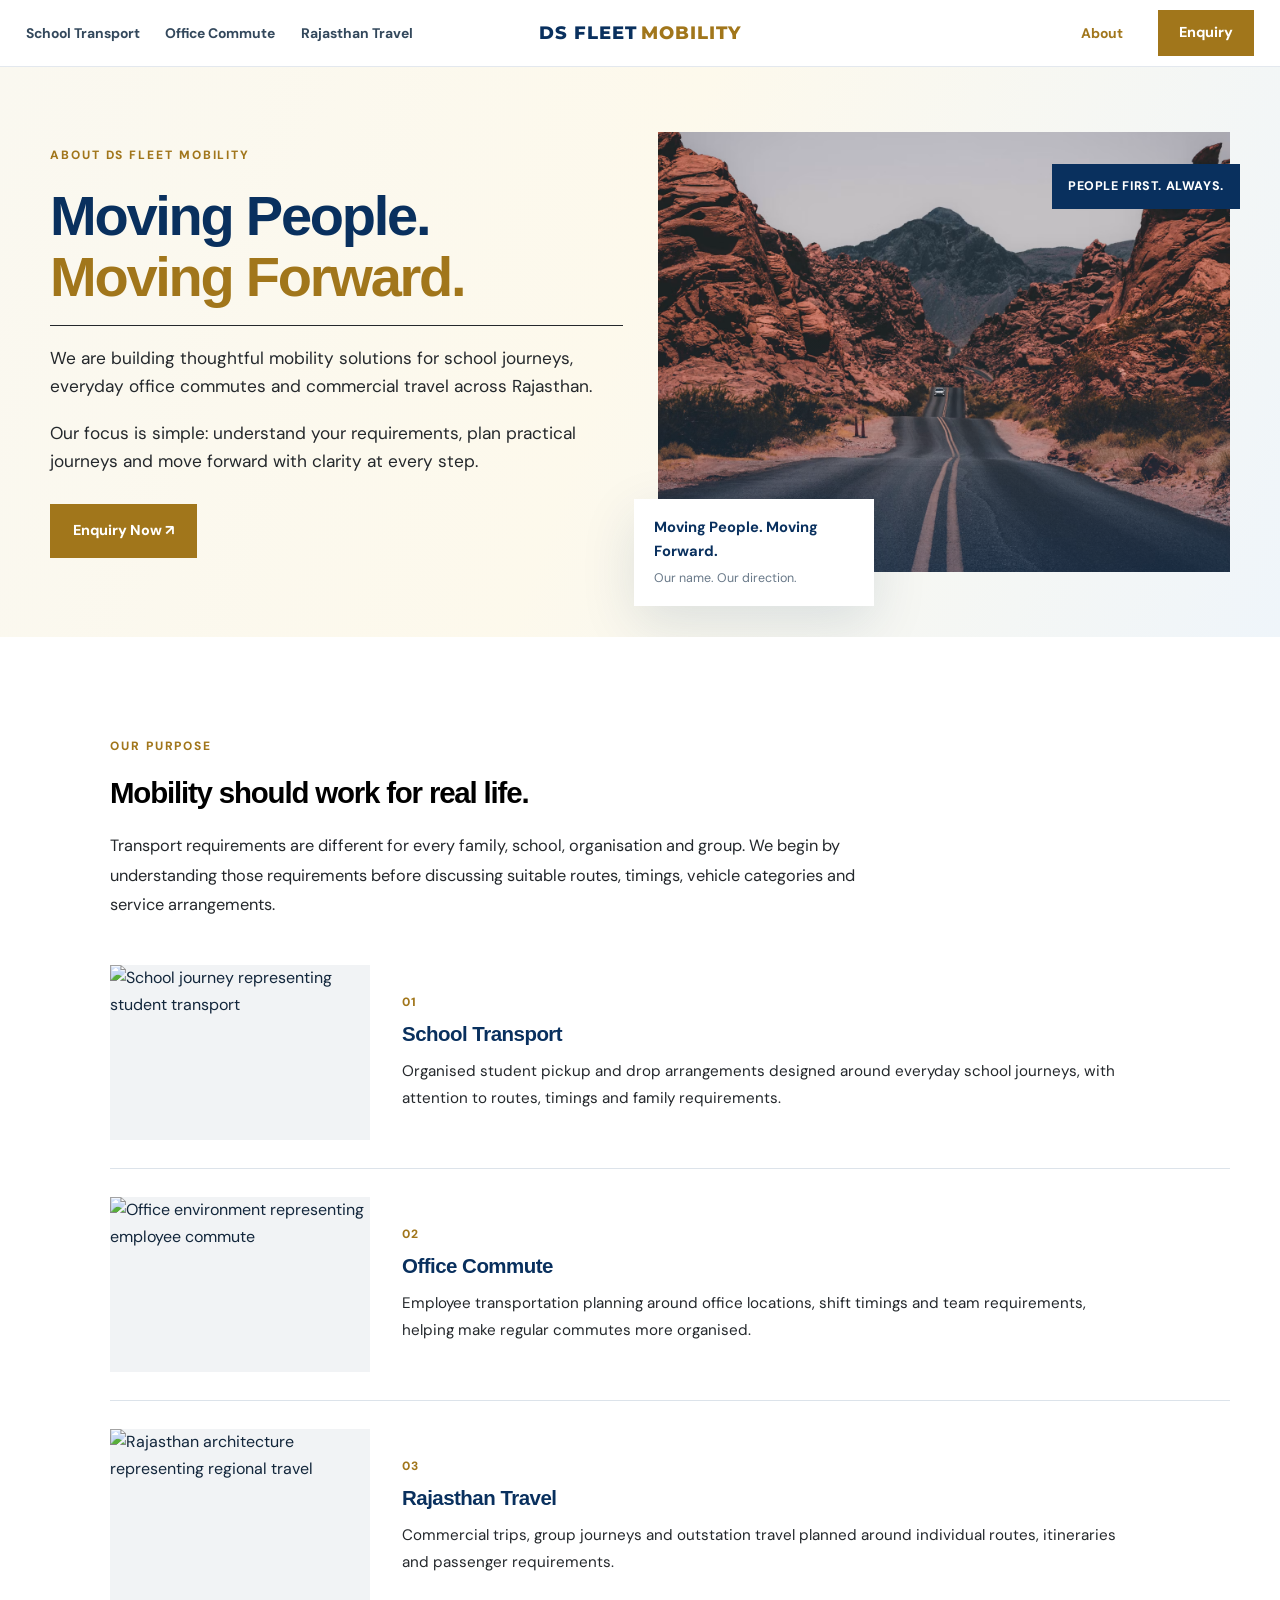
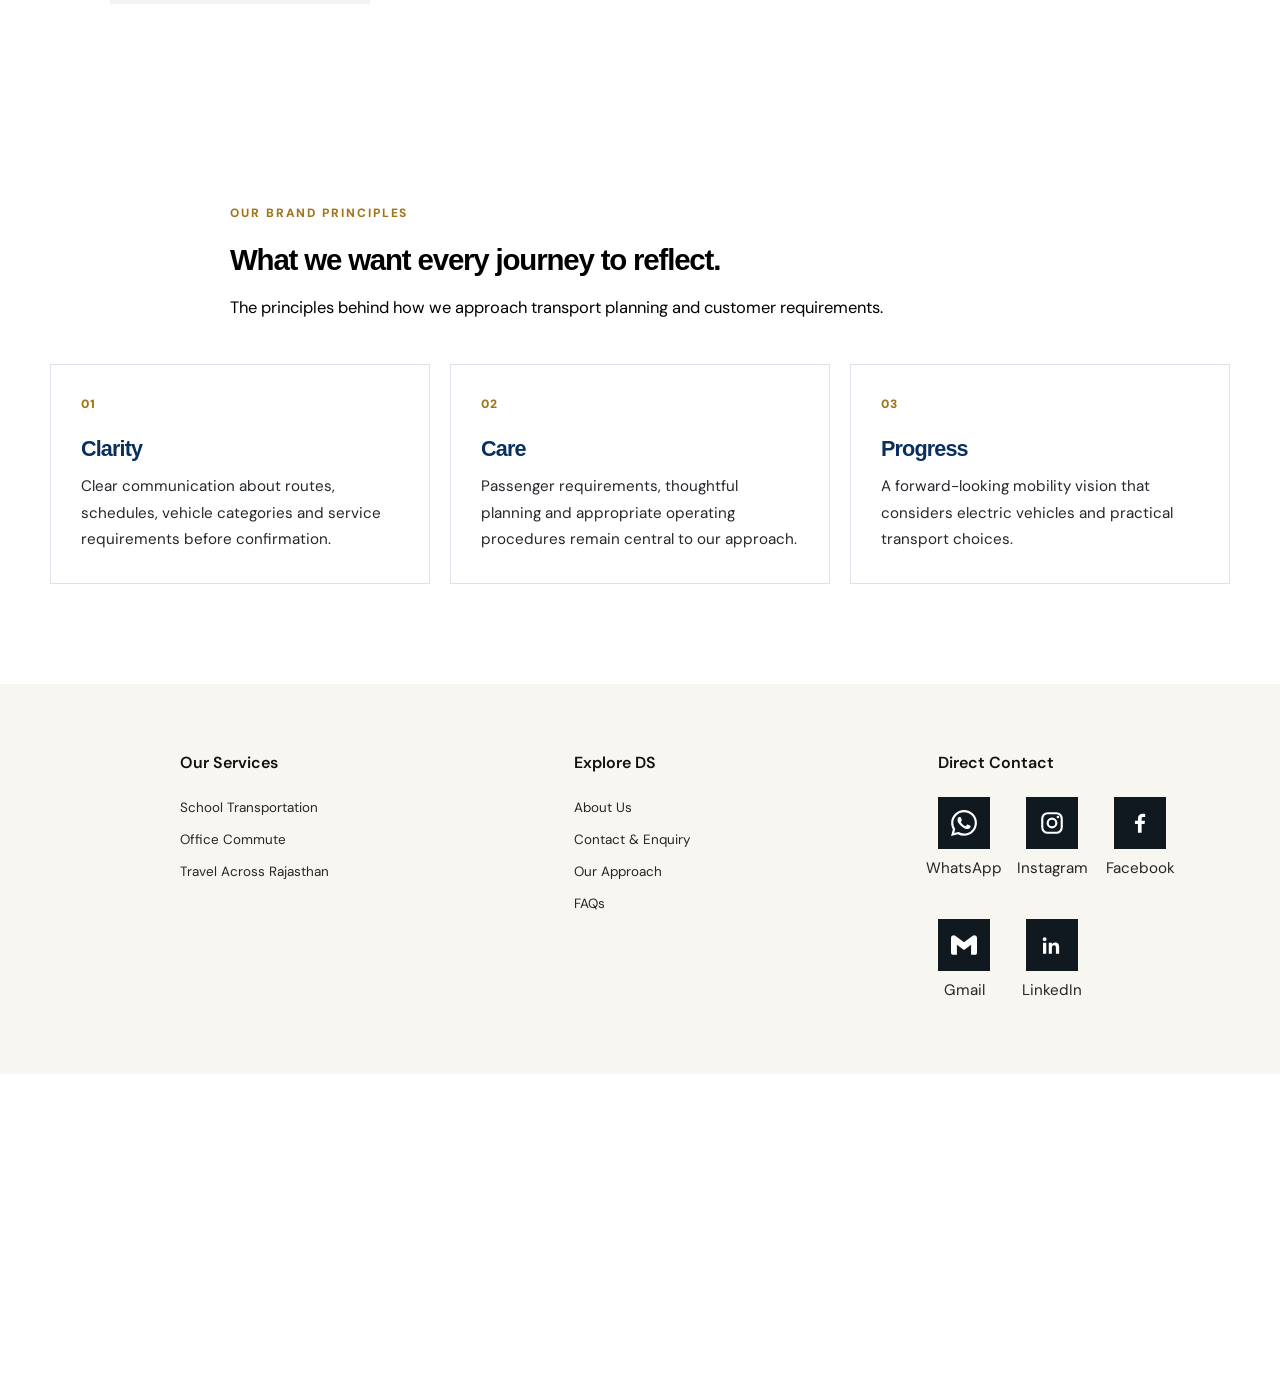
==== commit 2e2397aa: "Update website styles" ====
--- a/about.html
+++ b/about.html
@@ -393,9 +393,6 @@
 </section>
 
 
-<button class="backtop" aria-label="Back to top">
-    ↑
-</button>
 
 
 <script src="script.js"></script>
--- a/styles.css
+++ b/styles.css
@@ -4566,4 +4566,732 @@
     body {
         padding-top: 63px;
     }
+}
+
+
+
+
+
+
+
+
+
+
+/* =====================================================================
+   FIX 14 · HERO — white "Designed Around Your Route" box sits lower
+   The box covered the cars in the photo. It now hangs lower, mostly
+   below the photo, so the vehicles stay visible.
+   (Same box is used on every page's hero.)
+   ===================================================================== */
+
+.hero .floating {
+    bottom: -34px;
+}
+
+@media (max-width: 980px) {
+    .hero .floating {
+        bottom: -20px;
+    }
+}
+
+
+
+
+
+
+
+
+
+
+/* =====================================================================
+   FIX 15 · PHONES — smaller hero boxes
+   The white "Designed Around Your Route" box and the blue
+   "PEOPLE FIRST. ALWAYS." tag were too big on phones.
+   They are now compact. Laptops and tablets are unchanged.
+   ===================================================================== */
+
+@media (max-width: 760px) {
+    .hero .floating {
+        bottom: -14px;
+        left: -6px;
+        padding: 9px 12px;
+        max-width: 190px;
+    }
+
+    .hero .floating strong {
+        font-size: 0.78rem;
+        line-height: 1.3;
+        margin-bottom: 2px;
+    }
+
+    .hero .floating span {
+        display: block;
+        font-size: 0.66rem;
+        line-height: 1.4;
+    }
+
+    .hero .float-tag {
+        top: 12px;
+        right: -6px;
+        padding: 7px 11px;
+        font-size: 0.62rem;
+        line-height: 1.3;
+        letter-spacing: 0.04em;
+    }
+}
+
+
+
+
+
+
+
+
+
+
+/* =====================================================================
+   FIX 16 · PHONES — smaller caption box on the service-page photos
+   ("People moving. Work flowing." / "Consistency matters." /
+    "Discover more along the way.")
+   Compact on phones; laptops and tablets are unchanged.
+   ===================================================================== */
+
+@media (max-width: 760px) {
+    .photo .photo-caption {
+        bottom: 12px;
+        left: 12px;
+        right: 12px;
+        padding: 10px 12px;
+    }
+
+    .photo .photo-caption strong {
+        font-size: 0.92rem;
+        line-height: 1.25;
+        margin-bottom: 3px;
+    }
+
+    .photo .photo-caption span {
+        display: block;
+        font-size: 0.72rem;
+        line-height: 1.4;
+    }
+}
+/* -----------------------diwali--------------------------------------------------------------------- */
+
+/* =====================================================================
+   DS FLEET MOBILITY — DIWALI THEME (diwali.css)
+
+   Three parts:
+     1. Festive banner        (.festive-banner)
+     2. Hanging light string  (hangs from the white header strip)
+     3. Welcome pop-up        (.diwali-welcome)
+
+   HOW TO USE
+   • In styles.css DELETE your old "diwali" CSS block completely, then
+     paste this whole file at the very end of styles.css
+     (or keep it as diwali.css and add one more <link> after styles.css).
+   • Lights ON  : <div class="diwali-string" aria-hidden="true">…</div>  (no "hidden")
+     Lights OFF : <div class="diwali-string" hidden aria-hidden="true">…</div>
+     The lights now live on the white header itself, so they stay fixed
+     with it when you scroll, on every device.
+   • Banner OFF : delete the <section class="festive-banner"> block.
+   • Pop-up OFF : add the word "hidden" to <div class="diwali-welcome">.
+   ===================================================================== */
+
+
+
+
+
+
+
+
+
+
+/* =====================================================================
+   1. FESTIVE BANNER
+   ===================================================================== */
+
+.festive-banner {
+    position: relative;
+    overflow: hidden;
+    display: flex;
+    align-items: center;
+    justify-content: space-between;
+    gap: 24px;
+    padding: 24px clamp(20px, 5vw, 64px);
+    margin: 0 auto 24px;
+    color: #fff;
+    background: linear-gradient(110deg, #09305e, #174b78 65%, #a1761b);
+    border-radius: 12px;
+    box-shadow: 0 10px 30px rgba(9, 48, 94, .25);
+}
+
+/* soft light that slowly sweeps across the banner */
+.festive-banner::before {
+    content: "";
+    position: absolute;
+    inset: 0;
+    background: linear-gradient(110deg,
+        transparent 30%,
+        rgba(255, 231, 163, .16) 50%,
+        transparent 70%);
+    background-size: 250% 100%;
+    animation: festive-shimmer 7s linear infinite;
+    pointer-events: none;
+}
+
+.festive-content {
+    position: relative;
+    z-index: 1;
+}
+
+.festive-tag {
+    display: block;
+    margin-bottom: 8px;
+    color: #f5d58a;
+    font-size: 12px;
+    letter-spacing: 0.12em;
+    font-weight: 700;
+}
+
+.festive-banner h2 {
+    margin: 0 0 8px;
+    font-size: clamp(20px, 3vw, 30px);
+    text-shadow: 0 2px 14px rgba(0, 0, 0, .25);
+}
+
+.festive-banner p {
+    margin: 0;
+    line-height: 1.5;
+}
+
+.festive-lights {
+    position: absolute;
+    top: 8px;
+    right: 18px;
+    color: #ffe7a3;
+    letter-spacing: 12px;
+    opacity: 0.8;
+    animation: festive-twinkle 2s ease-in-out infinite alternate;
+}
+
+.festive-diyas {
+    position: relative;
+    z-index: 1;
+    flex-shrink: 0;
+    font-size: clamp(28px, 4vw, 44px);
+    animation: festive-flicker 1.6s ease-in-out infinite;
+}
+
+@media (max-width: 600px) {
+    .festive-banner {
+        align-items: flex-start;
+        flex-direction: column;
+    }
+}
+
+@keyframes festive-shimmer {
+    from { background-position: 150% 0; }
+    to   { background-position: -100% 0; }
+}
+
+@keyframes festive-twinkle {
+    from { opacity: .35; }
+    to   { opacity: 1; }
+}
+
+@keyframes festive-flicker {
+    0%, 100% { transform: scale(1);    filter: brightness(1); }
+    50%      { transform: scale(1.06); filter: brightness(1.25); }
+}
+
+
+
+
+
+
+
+
+
+
+/* =====================================================================
+   2. HANGING LIGHT STRING — attached to the white header strip
+
+   The old .diwali-string was position:fixed at a guessed height, so it
+   did not follow the header (banner above it, scrolling, phones).
+   The lights are now drawn on the header itself (::before / ::after),
+   so they always hang exactly under the white strip and move with it:
+     laptop  → header is sticky,   lights stay with it
+     phone / tablet → header is fixed, lights stay with it
+   Two layers with different bulb colours fade in and out, so the
+   bulbs twinkle and change colour like real fairy lights.
+   Turned on only when <div class="diwali-string"> has no "hidden".
+   ===================================================================== */
+
+/* the old element is now only an on/off switch — never shown itself */
+.diwali-string {
+    display: none !important;
+}
+
+html:has(.diwali-string:not([hidden])) .header::before,
+html:has(.diwali-string:not([hidden])) .header::after {
+    content: "";
+    position: absolute;
+    left: 0;
+    right: 0;
+    top: 100%;
+    height: 44px;
+    z-index: -1;
+    pointer-events: none;
+    background-repeat: repeat-x;
+    background-position: 0 0;
+    background-size: 160px 44px;
+}
+
+/* layer A */
+html:has(.diwali-string:not([hidden])) .header::before {
+    background-image: url("data:image/svg+xml,<svg xmlns='http://www.w3.org/2000/svg' viewBox='0 0 160 44' width='160' height='44'><path d='M0 1Q40 23 80 1Q120 23 160 1' fill='none' stroke='%233a3f47' stroke-width='1.6'/><circle cx='20' cy='21.25' r='12' fill='%23ffc93c' opacity='.22'/><rect x='18.4' y='9.25' width='3.2' height='5' fill='%233a3f47'/><ellipse cx='20' cy='21.25' rx='4.6' ry='7.2' fill='%23ffc93c'/><circle cx='40' cy='24' r='12' fill='%23ff5a5a' opacity='.22'/><rect x='38.4' y='12' width='3.2' height='5' fill='%233a3f47'/><ellipse cx='40' cy='24' rx='4.6' ry='7.2' fill='%23ff5a5a'/><circle cx='60' cy='21.25' r='12' fill='%235be37d' opacity='.22'/><rect x='58.4' y='9.25' width='3.2' height='5' fill='%233a3f47'/><ellipse cx='60' cy='21.25' rx='4.6' ry='7.2' fill='%235be37d'/><circle cx='100' cy='21.25' r='12' fill='%23ff9f40' opacity='.22'/><rect x='98.4' y='9.25' width='3.2' height='5' fill='%233a3f47'/><ellipse cx='100' cy='21.25' rx='4.6' ry='7.2' fill='%23ff9f40'/><circle cx='120' cy='24' r='12' fill='%23ff6fb5' opacity='.22'/><rect x='118.4' y='12' width='3.2' height='5' fill='%233a3f47'/><ellipse cx='120' cy='24' rx='4.6' ry='7.2' fill='%23ff6fb5'/><circle cx='140' cy='21.25' r='12' fill='%234aa8ff' opacity='.22'/><rect x='138.4' y='9.25' width='3.2' height='5' fill='%233a3f47'/><ellipse cx='140' cy='21.25' rx='4.6' ry='7.2' fill='%234aa8ff'/></svg>");
+    animation: diwali-bulbs-a 1.8s ease-in-out infinite;
+}
+
+/* layer B — same string, bulb colours shifted by one */
+html:has(.diwali-string:not([hidden])) .header::after {
+    background-image: url("data:image/svg+xml,<svg xmlns='http://www.w3.org/2000/svg' viewBox='0 0 160 44' width='160' height='44'><path d='M0 1Q40 23 80 1Q120 23 160 1' fill='none' stroke='%233a3f47' stroke-width='1.6'/><circle cx='20' cy='21.25' r='12' fill='%23ff5a5a' opacity='.22'/><rect x='18.4' y='9.25' width='3.2' height='5' fill='%233a3f47'/><ellipse cx='20' cy='21.25' rx='4.6' ry='7.2' fill='%23ff5a5a'/><circle cx='40' cy='24' r='12' fill='%235be37d' opacity='.22'/><rect x='38.4' y='12' width='3.2' height='5' fill='%233a3f47'/><ellipse cx='40' cy='24' rx='4.6' ry='7.2' fill='%235be37d'/><circle cx='60' cy='21.25' r='12' fill='%23ff9f40' opacity='.22'/><rect x='58.4' y='9.25' width='3.2' height='5' fill='%233a3f47'/><ellipse cx='60' cy='21.25' rx='4.6' ry='7.2' fill='%23ff9f40'/><circle cx='100' cy='21.25' r='12' fill='%23ff6fb5' opacity='.22'/><rect x='98.4' y='9.25' width='3.2' height='5' fill='%233a3f47'/><ellipse cx='100' cy='21.25' rx='4.6' ry='7.2' fill='%23ff6fb5'/><circle cx='120' cy='24' r='12' fill='%234aa8ff' opacity='.22'/><rect x='118.4' y='12' width='3.2' height='5' fill='%233a3f47'/><ellipse cx='120' cy='24' rx='4.6' ry='7.2' fill='%234aa8ff'/><circle cx='140' cy='21.25' r='12' fill='%23ffc93c' opacity='.22'/><rect x='138.4' y='9.25' width='3.2' height='5' fill='%233a3f47'/><ellipse cx='140' cy='21.25' rx='4.6' ry='7.2' fill='%23ffc93c'/></svg>");
+    animation: diwali-bulbs-b 1.8s ease-in-out infinite;
+}
+
+@keyframes diwali-bulbs-a {
+    0%, 100% { opacity: 1; }
+    50%      { opacity: .15; }
+}
+
+@keyframes diwali-bulbs-b {
+    0%, 100% { opacity: .15; }
+    50%      { opacity: 1; }
+}
+
+/* Phones: slightly smaller string */
+@media (max-width: 760px) {
+    html:has(.diwali-string:not([hidden])) .header::before,
+    html:has(.diwali-string:not([hidden])) .header::after {
+        height: 33px;
+        background-size: 120px 33px;
+    }
+}
+
+/* Respect "reduce motion": lights stay on, no blinking */
+@media (prefers-reduced-motion: reduce) {
+    html:has(.diwali-string:not([hidden])) .header::before,
+    html:has(.diwali-string:not([hidden])) .header::after {
+        animation: none;
+    }
+
+    html:has(.diwali-string:not([hidden])) .header::after {
+        opacity: 0;
+    }
+}
+
+
+
+
+
+
+
+
+
+
+/* =====================================================================
+   3. DIWALI WELCOME POP-UP
+   Deep brand-blue night sky, twinkling stars, glowing golden light,
+   swinging bulbs, flickering diyas and a shining "Happy Diwali".
+   Shows for about 3 seconds (the script in the page removes it) and
+   never blocks clicks.
+   ===================================================================== */
+
+.diwali-welcome {
+    position: fixed;
+    inset: 0;
+    z-index: 10000;
+    display: grid;
+    place-items: center;
+    overflow: hidden;
+    color: #ffffff;
+    background: radial-gradient(circle at 50% 45%,
+        #174b78 0%, #0b3566 45%, #061f3f 100%);
+    animation: welcome-fade 3.5s ease forwards;
+    pointer-events: none;
+}
+
+.diwali-welcome[hidden] {
+    display: none;
+}
+
+/* twinkling stars */
+.diwali-welcome::before {
+    content: "";
+    position: absolute;
+    inset: 0;
+    background-image:
+        radial-gradient(2px 2px at 8% 24%,  #ffe7a3, transparent),
+        radial-gradient(2px 2px at 18% 70%, #ffffff, transparent),
+        radial-gradient(3px 3px at 27% 38%, #ffe7a3, transparent),
+        radial-gradient(2px 2px at 36% 84%, #ffffff, transparent),
+        radial-gradient(2px 2px at 46% 18%, #ffe7a3, transparent),
+        radial-gradient(3px 3px at 58% 76%, #ffe7a3, transparent),
+        radial-gradient(2px 2px at 67% 30%, #ffffff, transparent),
+        radial-gradient(2px 2px at 76% 62%, #ffe7a3, transparent),
+        radial-gradient(3px 3px at 86% 20%, #ffffff, transparent),
+        radial-gradient(2px 2px at 93% 80%, #ffe7a3, transparent);
+    background-repeat: no-repeat;
+    animation: welcome-stars 1.2s ease-in-out infinite alternate;
+}
+
+/* warm golden glow behind the message */
+.diwali-welcome::after {
+    content: "";
+    position: absolute;
+    left: 50%;
+    top: 50%;
+    width: min(92vw, 620px);
+    aspect-ratio: 1;
+    transform: translate(-50%, -50%);
+    background: radial-gradient(circle,
+        rgba(255, 201, 60, .38) 0%,
+        rgba(255, 201, 60, .12) 40%,
+        transparent 68%);
+    animation: welcome-glow 1.8s ease-in-out infinite;
+}
+
+/* ----- message ----- */
+
+.welcome-message {
+    position: relative;
+    z-index: 1;
+    text-align: center;
+    padding: 24px;
+}
+
+/* two diyas and a spark */
+.welcome-message::before {
+    content: "🪔  ✨  🪔";
+    display: block;
+    margin-bottom: 8px;
+    font-size: clamp(34px, 6vw, 52px);
+    animation:
+        welcome-rise .7s ease both,
+        festive-flicker 1.4s ease-in-out .7s infinite;
+}
+
+/* ripple of light spreading from the centre */
+.welcome-message::after {
+    content: "";
+    position: absolute;
+    z-index: -1;
+    left: 50%;
+    top: 50%;
+    width: 220px;
+    height: 220px;
+    margin: -110px 0 0 -110px;
+    border: 2px solid rgba(255, 201, 60, .55);
+    border-radius: 50%;
+    animation: welcome-ripple 2s ease-out infinite;
+}
+
+.welcome-message p {
+    margin: 0;
+    color: #f5d58a;
+    font-size: 13px;
+    font-weight: 700;
+    letter-spacing: 0.2em;
+    opacity: 0;
+    animation: welcome-rise .7s .15s ease forwards;
+}
+
+.welcome-message h1 {
+    margin: 12px 0 14px;
+    font-family: 'Montserrat', sans-serif;
+    font-size: clamp(40px, 8vw, 76px);
+    font-weight: 800;
+    line-height: 1.05;
+    letter-spacing: -0.02em;
+    background: linear-gradient(90deg,
+        #ffe7a3, #ffc93c, #fff3c4, #ffc93c, #ffe7a3);
+    background-size: 200% auto;
+    -webkit-background-clip: text;
+    background-clip: text;
+    -webkit-text-fill-color: transparent;
+    color: transparent;
+    opacity: 0;
+    animation:
+        welcome-rise .8s .3s ease forwards,
+        welcome-shine 2.4s linear infinite;
+}
+
+.welcome-message span {
+    display: block;
+    color: #dbe7f5;
+    font-size: clamp(14px, 2.2vw, 19px);
+    opacity: 0;
+    animation: welcome-rise .8s .55s ease forwards;
+}
+
+/* ----- hanging bulbs along the top edge ----- */
+
+.welcome-lights {
+    position: absolute;
+    top: 0;
+    left: 0;
+    right: 0;
+    height: 70px;
+    display: flex;
+    justify-content: space-around;
+    align-items: flex-start;
+    border-top: 4px solid #8a6a22;
+    z-index: 1;
+}
+
+.welcome-lights span {
+    position: relative;
+    margin-top: 14px;
+    font-size: 22px;
+    transform-origin: 50% -14px;
+    filter: drop-shadow(0 0 7px rgba(255, 214, 102, .9));
+    animation: welcome-swing 1.8s ease-in-out infinite alternate;
+}
+
+.welcome-lights span:nth-child(even) {
+    animation-delay: -0.9s;
+}
+
+.welcome-lights span::before {
+    content: "";
+    position: absolute;
+    left: 50%;
+    bottom: 100%;
+    height: 14px;
+    border-left: 2px solid #8a6a22;
+}
+
+/* ----- animations ----- */
+
+@keyframes welcome-fade {
+    0%, 75% { opacity: 1; }
+    100%    { opacity: 0; visibility: hidden; transform: scale(1.04); }
+}
+
+@keyframes welcome-rise {
+    from { opacity: 0; transform: translateY(18px) scale(.96); }
+    to   { opacity: 1; transform: translateY(0) scale(1); }
+}
+
+@keyframes welcome-shine {
+    from { background-position: 0% 50%; }
+    to   { background-position: 200% 50%; }
+}
+
+@keyframes welcome-glow {
+    0%, 100% { opacity: .75; transform: translate(-50%, -50%) scale(.94); }
+    50%      { opacity: 1;   transform: translate(-50%, -50%) scale(1.06); }
+}
+
+@keyframes welcome-ripple {
+    from { opacity: .8; transform: scale(.4); }
+    to   { opacity: 0;  transform: scale(3.2); }
+}
+
+@keyframes welcome-stars {
+    from { opacity: .35; }
+    to   { opacity: 1; }
+}
+
+@keyframes welcome-swing {
+    from { transform: rotate(-9deg); }
+    to   { transform: rotate(9deg); }
+}
+
+@media (prefers-reduced-motion: reduce) {
+    .diwali-welcome::before,
+    .diwali-welcome::after,
+    .welcome-message::after,
+    .welcome-lights span,
+    .festive-banner::before,
+    .festive-lights,
+    .festive-diyas {
+        animation: none;
+    }
+}
+.festive-banner {
+    border-radius: 0;
+}
+
+
+
+
+
+
+/* (1) BRAND BAND — sides se gap, Range Rover style */
+.band {
+    margin-left: clamp(16px, 2vw, 38px);
+    margin-right: clamp(16px, 2vw, 38px);
+}
+
+
+/* (2) HEADER — Range Rover layout (laptop, 1101px aur upar)
+   [ School · Office · Rajasthan ]   DS FLEET MOBILITY   [ About · Enquiry ] */
+@media (min-width: 1101px) {
+    .header .nav {
+        position: relative;
+    }
+
+    .header .brand {
+        position: absolute;
+        left: 50%;
+        top: 50%;
+        transform: translate(-50%, -50%);
+        min-width: 0;
+        z-index: 2;
+    }
+
+    .header .navlinks {
+        flex: 1 1 auto;
+        width: 100%;
+        justify-content: flex-start;
+    }
+
+    /* About aur uske baad Enquiry right side mein */
+    .header .navlinks a[href="about.html"] {
+        margin-left: auto;
+    }
+
+    /* Home link laptop par chhupa hai, brand name hi home link hai */
+    .header .navlinks a[href="index.html"] {
+        display: none;
+    }
+}
+
+
+/* Chhote laptop / tablet (981–1100px): hamburger menu */
+@media (min-width: 981px) and (max-width: 1100px) {
+    .header .nav {
+        position: relative;
+        display: flex;
+        align-items: center;
+        gap: 10px;
+    }
+
+    .header .mobile-enquiry {
+        display: inline-flex;
+        margin-left: auto;
+        padding: 9px 16px;
+        font-size: 0.82rem;
+        white-space: nowrap;
+        flex-shrink: 0;
+    }
+
+    .header .menu {
+        display: block;
+        flex-shrink: 0;
+    }
+
+    .header .navlinks {
+        display: none;
+        position: absolute;
+        top: 65px;
+        left: 0;
+        right: 0;
+        flex-direction: column;
+        align-items: stretch;
+        gap: 0;
+        padding: 16px 24px 24px;
+        background: #ffffff;
+        box-shadow: 0 18px 25px #09305e18;
+        z-index: 100;
+    }
+
+    .header .navlinks.open {
+        display: flex;
+    }
+
+    .header .navlinks a:not(.btn) {
+        padding: 13px 0;
+        border-bottom: 1px solid #edf0f3;
+        font-size: 0.94rem;
+    }
+
+    .header .navlinks .enquiry-btn {
+        display: none;
+    }
+}
+/* HEADER — left wali cheezein left edge par, right wali right edge par (Range Rover style) */
+@media (min-width: 1101px) {
+    .header .wrap.nav {
+        width: 100%;
+        max-width: none;
+        margin: 0;
+        padding-left: clamp(16px, 2vw, 38px);
+        padding-right: clamp(16px, 2vw, 38px);
+    }
+}
+/* HEADER — 1100px tak ki sabhi screens
+   [ ☰ menu ]        DS FLEET MOBILITY        [ Enquiry ]  */
+@media (max-width: 1100px) {
+    .header .nav {
+        position: relative;
+        display: flex;
+        align-items: center;
+        justify-content: space-between;
+    }
+
+    .header .menu {
+        order: 1;
+    }
+
+    .header .mobile-enquiry {
+        order: 2;
+        margin-left: auto;
+    }
+
+    .header .brand {
+        position: absolute;
+        left: 50%;
+        top: 50%;
+        transform: translate(-50%, -50%);
+        min-width: 0;
+        z-index: 2;
+    }
+}
+/* Mobile M (375px) aur usse chhoti: naam bada, button aur menu chhota */
+@media (max-width: 400px) {
+    .header .brand .brand-text .brand-name {
+        font-size: 1.05rem;
+    }
+
+    .header .mobile-enquiry {
+        padding: 6px 11px;
+        font-size: 0.72rem;
+    }
+
+    .header .menu {
+        width: 38px;
+        height: 38px;
+        font-size: 1.2rem;
+    }
+}
+
+/* Mobile S (320px) */
+@media (max-width: 340px) {
+    .header .brand .brand-text .brand-name {
+        font-size: 0.92rem;
+    }
+
+    .header .mobile-enquiry {
+        padding: 6px 9px;
+        font-size: 0.68rem;
+    }
+
+    .header .menu {
+        width: 34px;
+        height: 34px;
+        font-size: 1.1rem;
+    }
 }
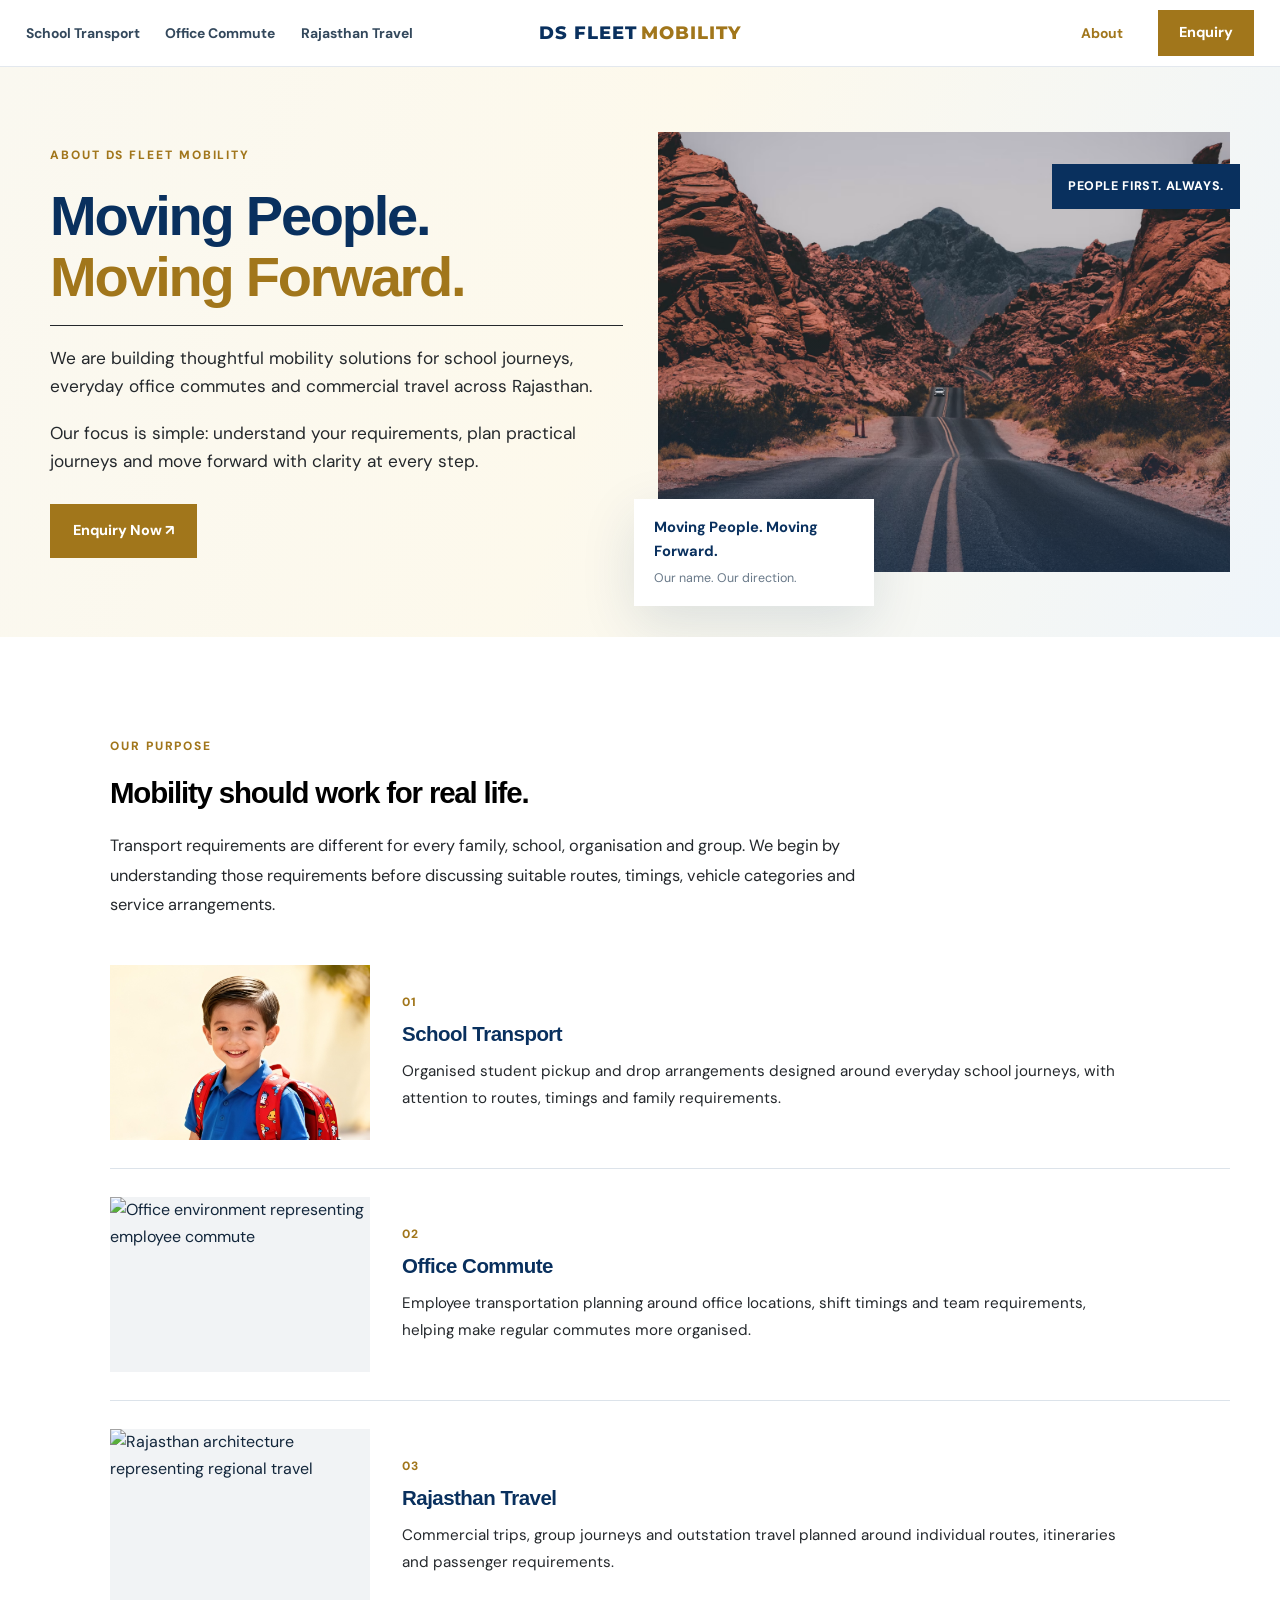
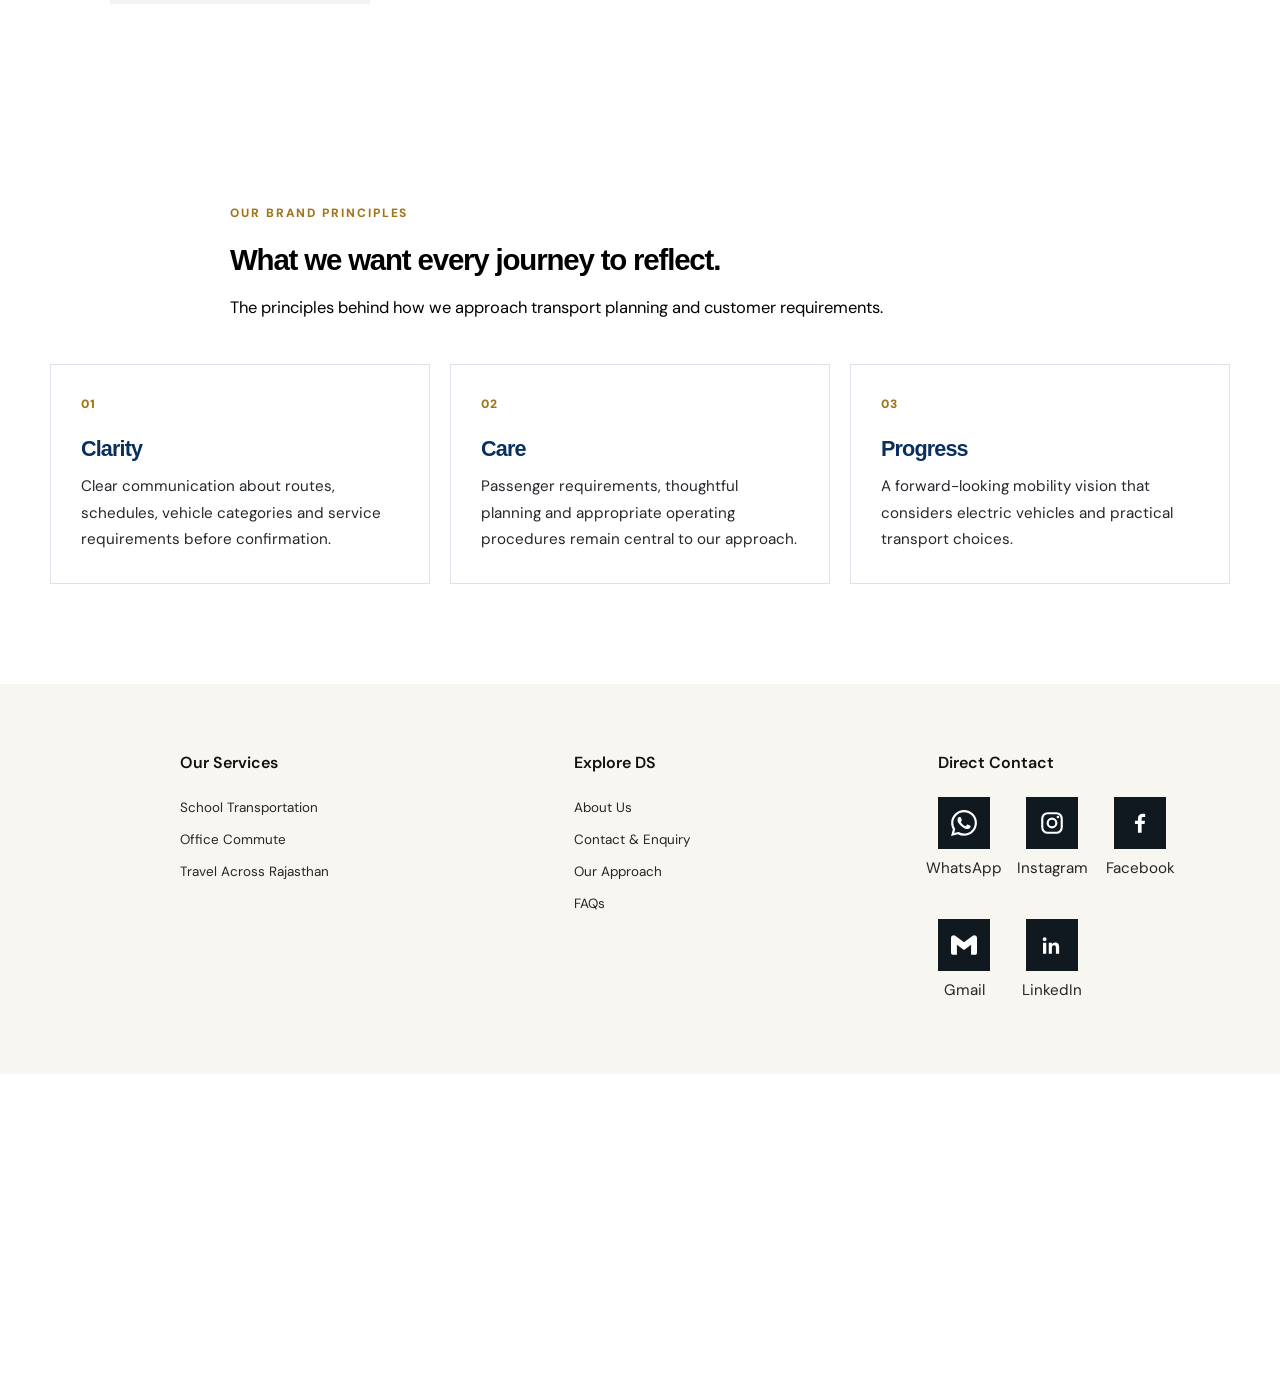
==== commit 474638ee: "Fix photo" ====
--- a/about.html
+++ b/about.html
@@ -157,7 +157,7 @@
             <div class="mobility-feature">
                 <div class="mobility-feature-image">
                     <img
-                        src="https://images.unsplash.com/photo-1503454537195-1dcabb73ffb9?auto=format&fit=crop&w=1000&q=85"
+                        src="assets/school.jpg"
                         alt="School journey representing student transport">
                 </div>
 
--- a/styles.css
+++ b/styles.css
@@ -4907,7 +4907,7 @@
    Shows for about 3 seconds (the script in the page removes it) and
    never blocks clicks.
    ===================================================================== */
-
+/* 
 .diwali-welcome {
     position: fixed;
     inset: 0;
@@ -4926,7 +4926,7 @@
     display: none;
 }
 
-/* twinkling stars */
+/* twinkling stars 
 .diwali-welcome::before {
     content: "";
     position: absolute;
@@ -4946,7 +4946,7 @@
     animation: welcome-stars 1.2s ease-in-out infinite alternate;
 }
 
-/* warm golden glow behind the message */
+/* warm golden glow behind the message 
 .diwali-welcome::after {
     content: "";
     position: absolute;
@@ -4962,7 +4962,7 @@
     animation: welcome-glow 1.8s ease-in-out infinite;
 }
 
-/* ----- message ----- */
+/* ----- message ----- 
 
 .welcome-message {
     position: relative;
@@ -4971,7 +4971,7 @@
     padding: 24px;
 }
 
-/* two diyas and a spark */
+/* two diyas and a spark 
 .welcome-message::before {
     content: "🪔  ✨  🪔";
     display: block;
@@ -4982,7 +4982,7 @@
         festive-flicker 1.4s ease-in-out .7s infinite;
 }
 
-/* ripple of light spreading from the centre */
+/* ripple of light spreading from the centre 
 .welcome-message::after {
     content: "";
     position: absolute;
@@ -5035,7 +5035,7 @@
     animation: welcome-rise .8s .55s ease forwards;
 }
 
-/* ----- hanging bulbs along the top edge ----- */
+/* ----- hanging bulbs along the top edge ----- 
 
 .welcome-lights {
     position: absolute;
@@ -5072,7 +5072,7 @@
     border-left: 2px solid #8a6a22;
 }
 
-/* ----- animations ----- */
+/* ----- animations ----- 
 
 @keyframes welcome-fade {
     0%, 75% { opacity: 1; }
@@ -5123,8 +5123,11 @@
 .festive-banner {
     border-radius: 0;
 }
-
-
+#diwali-block[hidden] {
+    display: none !important;
+}
+
+ */
 
 
 
